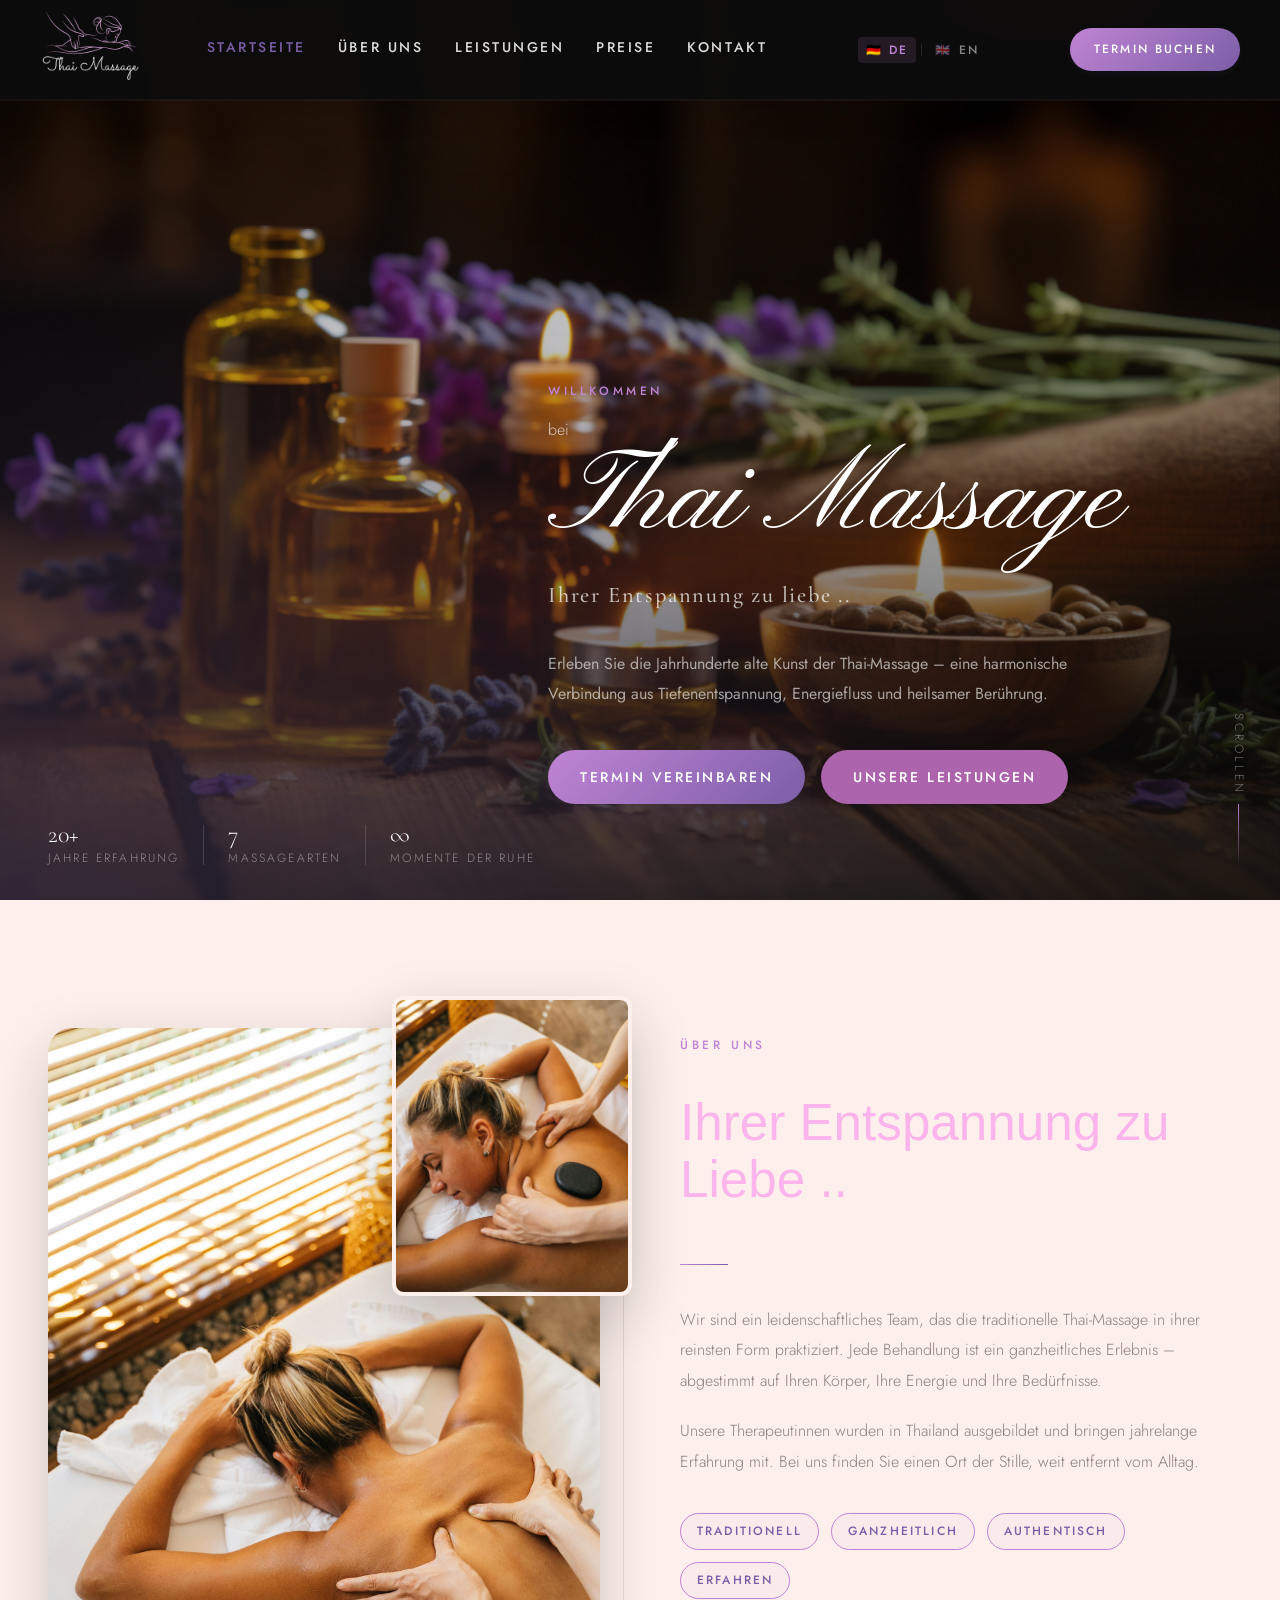
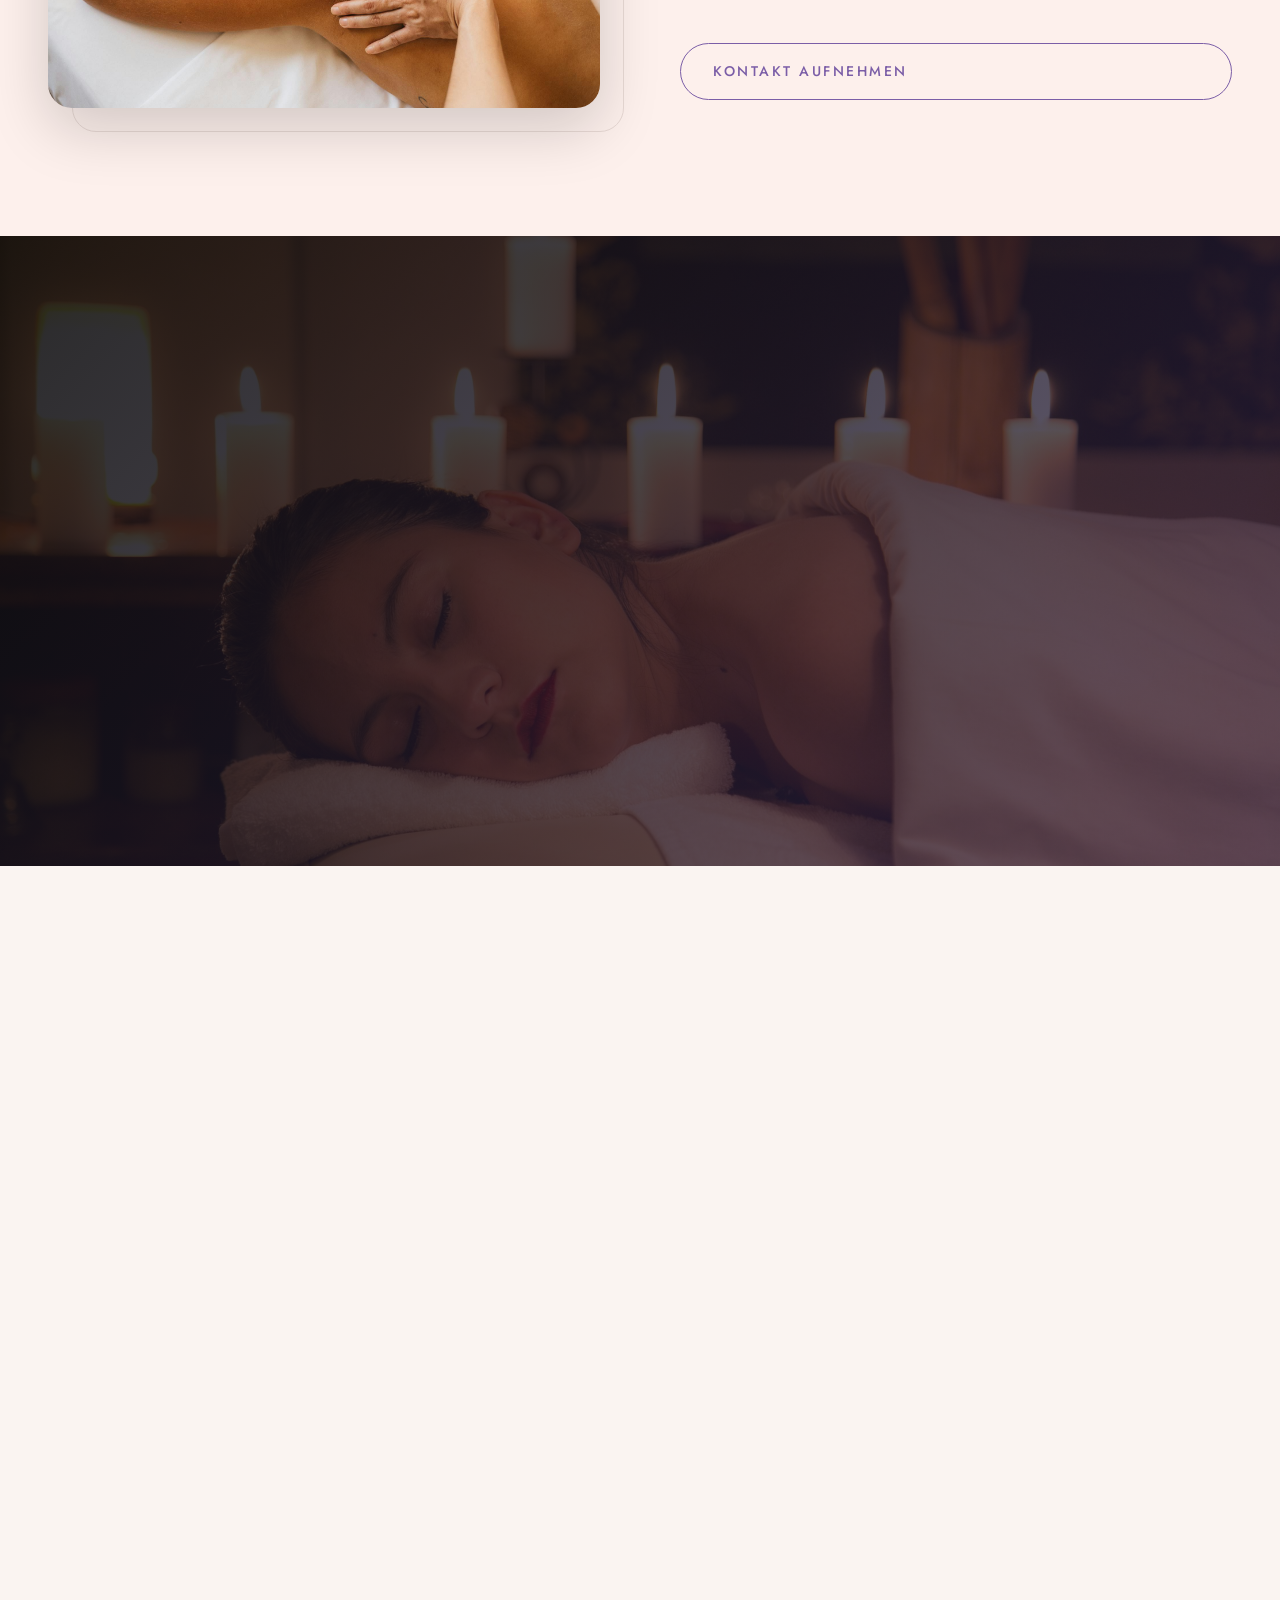
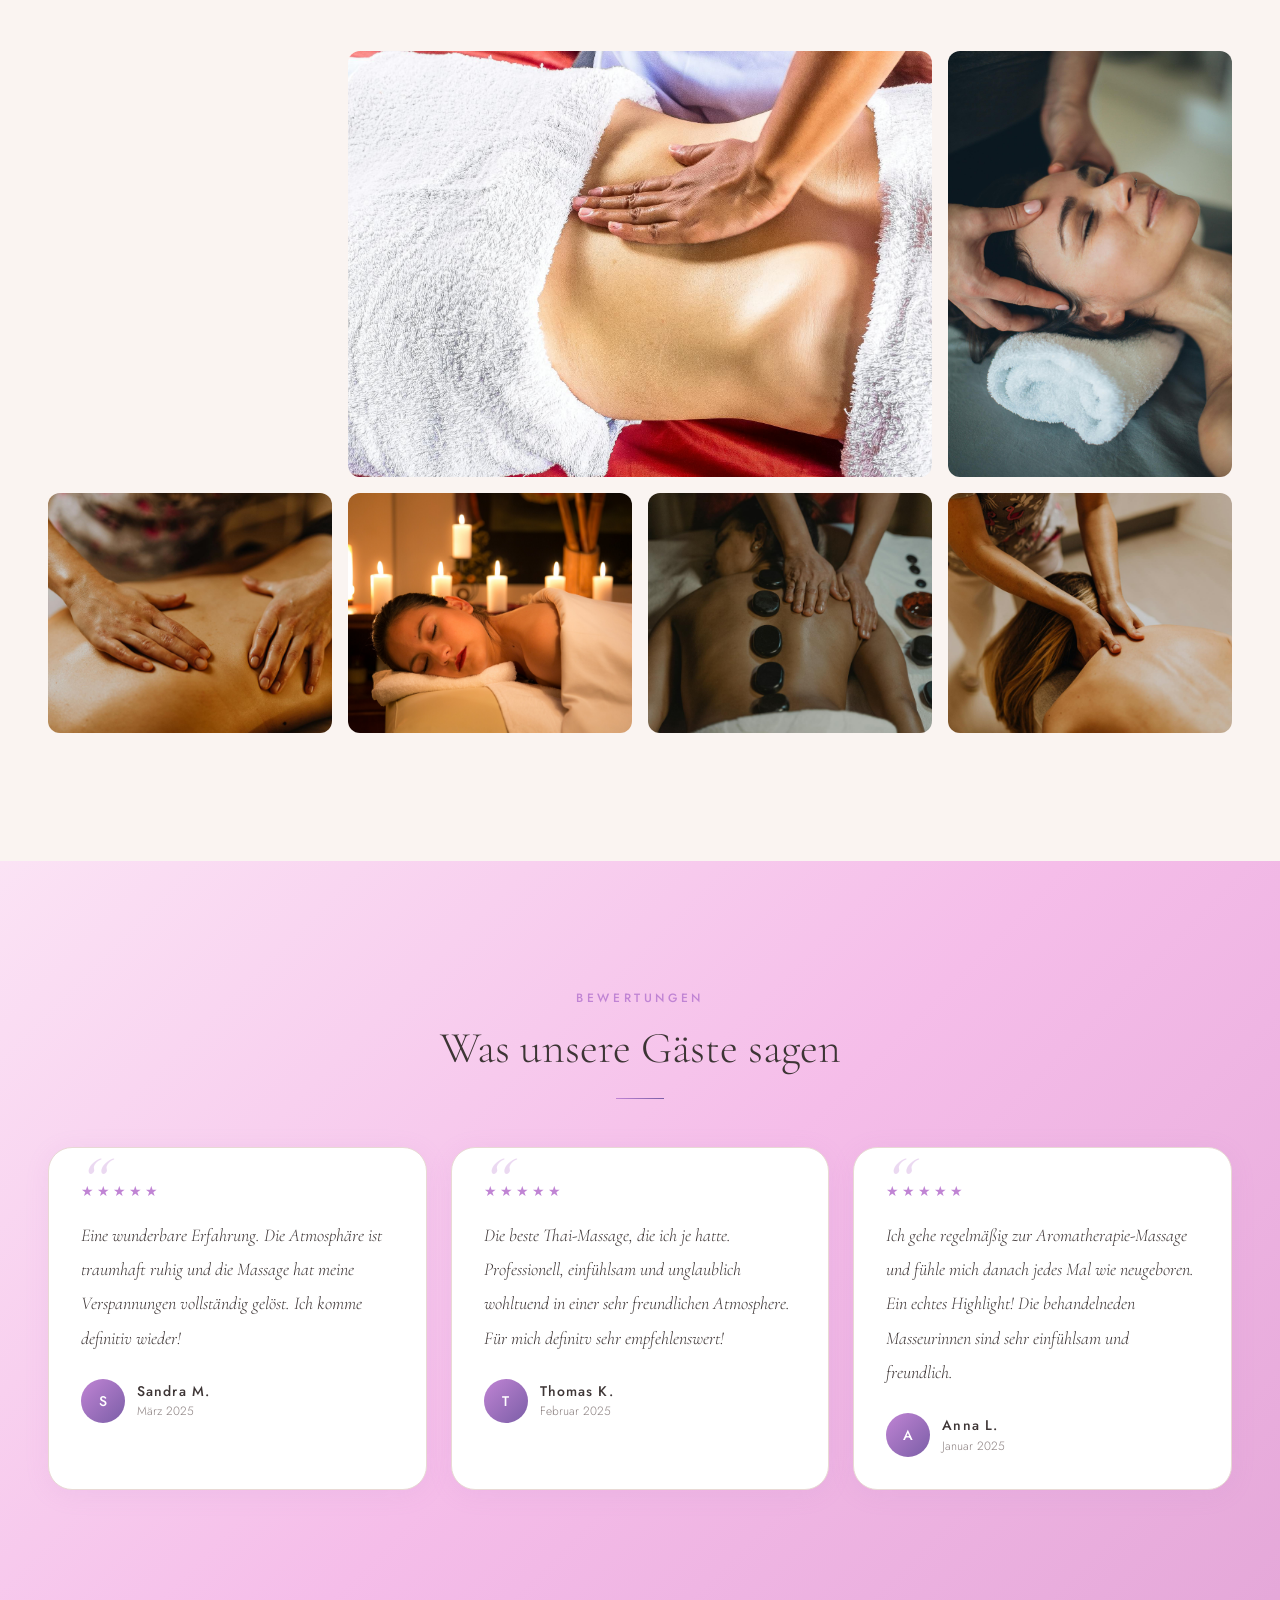
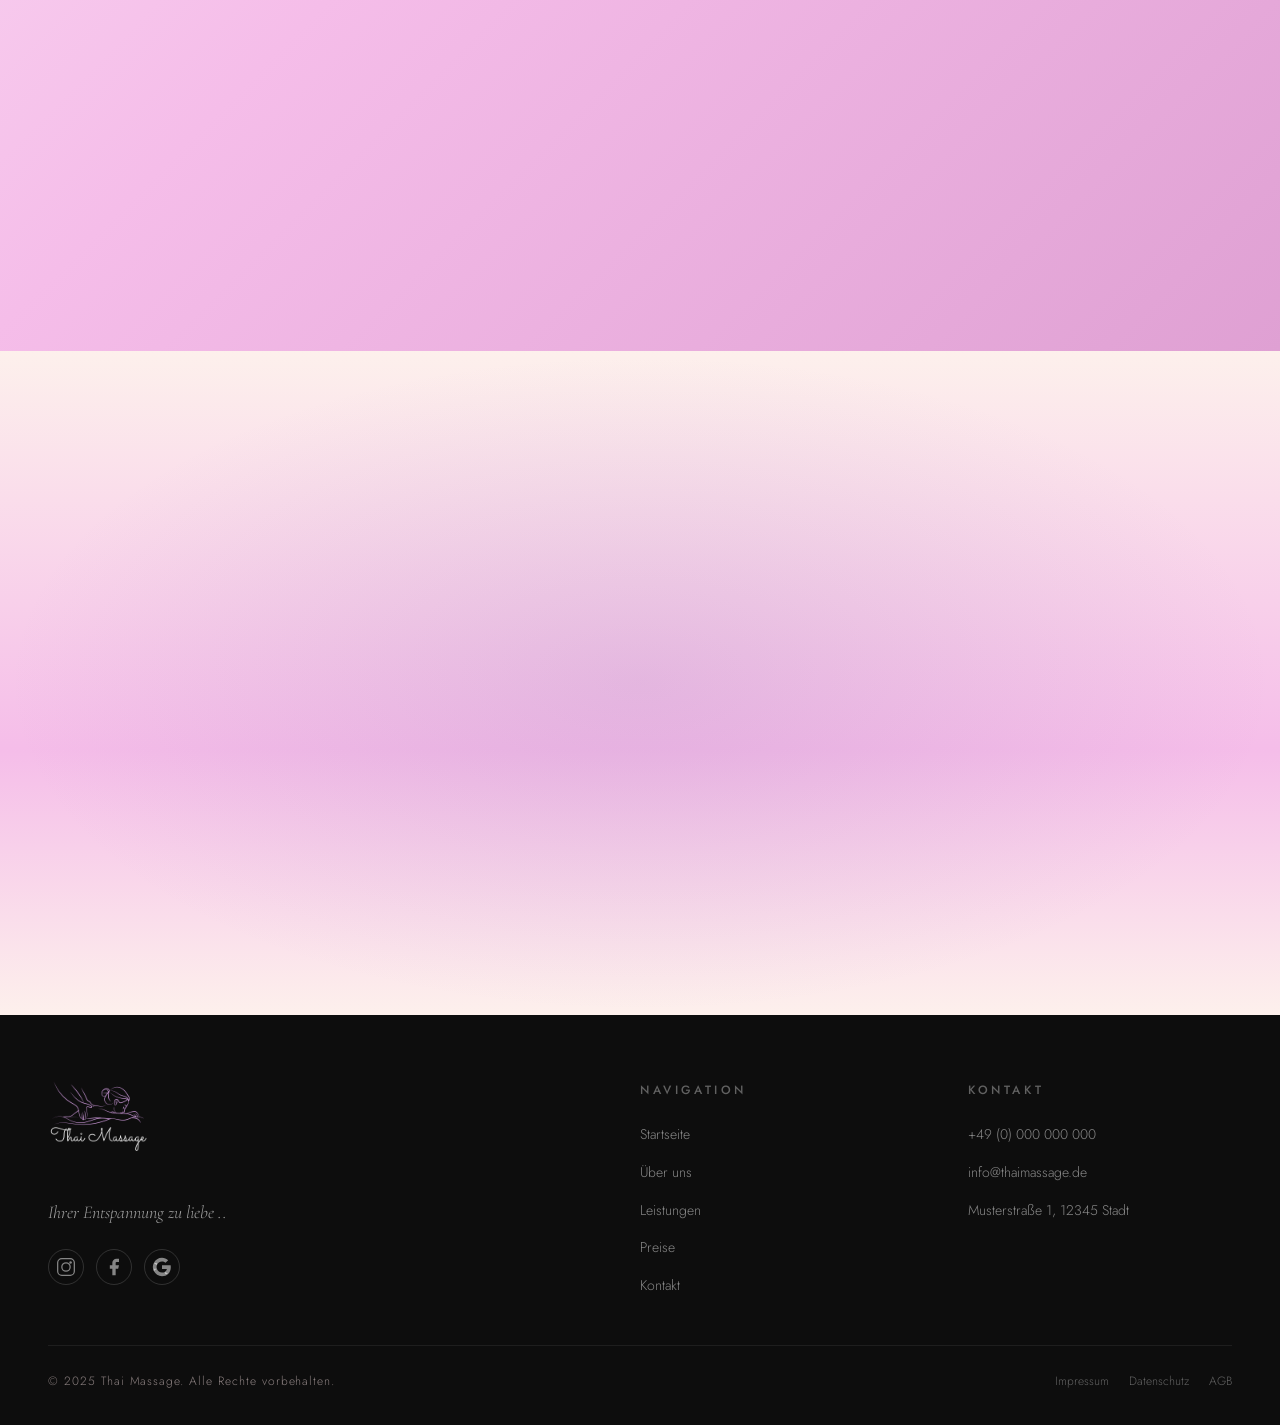
==== index.html @ 2b16a298 "update commit" ====
<!DOCTYPE html>
<html lang="de">
  <head>
    <meta charset="UTF-8" />
    <meta name="viewport" content="width=device-width, initial-scale=1.0" />
    <meta
      name="description"
      content="Thai Massage – Ihrer Entspannung zu liebe. Professionelle Thai-Massagen in entspannter Atmosphäre." />
    <title>Thai Massage – Ihrer Entspannung zu liebe</title>

    <!-- CSS -->
    <link rel="stylesheet" href="css/variables.css" />
    <link rel="stylesheet" href="css/base.css" />
    <link rel="stylesheet" href="css/navbar.css" />
    <link rel="stylesheet" href="css/hero.css" />
    <link rel="stylesheet" href="css/sections.css" />
    <link rel="stylesheet" href="css/services.css" />
    <link rel="stylesheet" href="css/responsive.css" />
    <link rel="stylesheet" href="css/contact.css" />
  </head>
  <body>
    <!-- ======================================================
       NAVBAR
  ====================================================== -->
    <header id="navbar" class="navbar navbar--hero">
      <div class="navbar__inner">
        <!-- Logo -->
        <a href="index.html" class="navbar__logo">
          <img src="images/transparent-logo.png" alt="Thai Massage Logo" />
        </a>

        <!-- Desktop Navigation -->
        <nav class="navbar__nav" aria-label="Hauptnavigation">
          <a
            href="index.html"
            class="navbar__link"
            data-de="Startseite"
            data-en="Home"
            >Startseite</a
          >
          <a
            href="index.html#about"
            class="navbar__link"
            data-de="Über uns"
            data-en="About"
            >Über uns</a
          >
          <a
            href="leistungen.html"
            class="navbar__link"
            data-de="Leistungen"
            data-en="Services"
            >Leistungen</a
          >
          <a
            href="leistungen.html#preise"
            class="navbar__link"
            data-de="Preise"
            data-en="Prices"
            >Preise</a
          >
          <a
            href="kontakt.html"
            class="navbar__link"
            data-de="Kontakt"
            data-en="Contact"
            >Kontakt</a
          >
        </nav>

        <!-- Language Toggle -->
        <div class="lang-toggle">
          <button class="lang-toggle__btn active" data-lang="de">🇩🇪 DE</button>
          <span class="lang-toggle__sep">|</span>
          <button class="lang-toggle__btn" data-lang="en">🇬🇧 EN</button>
        </div>
        <!-- CTA -->
        <a
          href="kontakt.html"
          class="navbar__cta"
          data-de="Termin buchen"
          data-en="Book Now"
          >Termin buchen</a
        >
        <!-- Burger -->
        <button
          id="burger"
          class="burger"
          aria-label="Menü öffnen"
          aria-expanded="false">
          <span class="burger__line"></span>
          <span class="burger__line"></span>
          <span class="burger__line"></span>
        </button>
      </div>
    </header>

    <!-- Mobile Menu -->
    <div id="mobileMenu" class="mobile-menu" role="dialog" aria-modal="true">
      <a
        href="index.html"
        class="mobile-menu__link"
        data-de="Startseite"
        data-en="Home"
        >Startseite</a
      >
      <a
        href="index.html#about"
        class="mobile-menu__link"
        data-de="Über uns"
        data-en="About"
        >Über uns</a
      >
      <a
        href="leistungen.html"
        class="mobile-menu__link"
        data-de="Leistungen"
        data-en="Services"
        >Leistungen</a
      >
      <a
        href="leistungen.html#preise"
        class="mobile-menu__link"
        data-de="Preise"
        data-en="Prices"
        >Preise</a
      >
      <a
        href="kontakt.html"
        class="mobile-menu__link"
        data-de="Kontakt"
        data-en="Contact"
        >Kontakt</a
      >
      <div class="mobile-menu__lang">
        <button class="lang-toggle__btn" data-lang="de">🇩🇪 DE</button>
        <span class="lang-toggle__sep">|</span>
        <button class="lang-toggle__btn" data-lang="en">🇬🇧 EN</button>
      </div>
      <a
        href="kontakt.html"
        class="mobile-menu__cta"
        data-de="Termin buchen"
        data-en="Book Now"
        >Termin buchen</a
      >
      <span class="mobile-menu__deco">Thai Massage</span>
    </div>

    <main>
      <!-- ====================================================
         HERO
    ==================================================== -->
      <section class="hero">
        <div class="hero__bg">
          <img
            src="images/hero.png"
            alt="Thai Massage Behandlung"
            loading="eager" />
        </div>
        <div class="hero__overlay"></div>

        <div class="hero__content">
          <span class="hero__label" data-de="Willkommen" data-en="Welcome"
            >Willkommen</span
          ><br />
          <span id="bei" data-de="bei" data-en="to">bei</span>

          <h1 class="hero__title display">Thai Massage</h1>

          <p
            class="hero__subtitle"
            data-de="Ihrer Entspannung zu liebe .."
            data-en="Dedicated to your relaxation ..">
            Ihrer Entspannung zu liebe ..
          </p>

          <p
            class="hero__desc"
            data-de="Erleben Sie die Jahrhunderte alte Kunst der Thai-Massage – eine harmonische Verbindung aus Tiefenentspannung, Energiefluss und heilsamer Berührung."
            data-en="Experience the centuries-old art of Thai massage – a harmonious blend of deep relaxation, energy flow and healing touch.">
            Erleben Sie die Jahrhunderte alte Kunst der Thai-Massage – eine
            harmonische Verbindung aus Tiefenentspannung, Energiefluss und
            heilsamer Berührung.
          </p>

          <div class="hero__actions">
            <a
              href="kontakt.html"
              class="btn btn--primary"
              data-de="Termin vereinbaren"
              data-en="Book Appointment">
              Termin vereinbaren
            </a>
            <a
              href="leistungen.html"
              class="btn btn--ghost"
              data-de="Unsere Leistungen"
              data-en="Our Services">
              Unsere Leistungen
            </a>
          </div>
        </div>

        <!-- Scroll Indicator -->
        <div class="hero__scroll" aria-hidden="true">
          <span data-de="Scrollen" data-en="Scroll">Scrollen</span>
          <div class="hero__scroll-line"></div>
        </div>

        <!-- Stats -->
        <div class="hero__stats" aria-hidden="true">
          <div class="hero__stat">
            <span class="hero__stat-number">20+</span>
            <span
              class="hero__stat-label"
              data-de="Jahre Erfahrung"
              data-en="Years Experience"
              >Jahre Erfahrung</span
            >
          </div>
          <div class="hero__stat-sep"></div>
          <div class="hero__stat">
            <span class="hero__stat-number">7</span>
            <span
              class="hero__stat-label"
              data-de="Massagearten"
              data-en="Massage Types"
              >Massagearten</span
            >
          </div>
          <div class="hero__stat-sep"></div>
          <div class="hero__stat">
            <span class="hero__stat-number">∞</span>
            <span
              class="hero__stat-label"
              data-de="Momente der Ruhe"
              data-en="Moments of Peace"
              >Momente der Ruhe</span
            >
          </div>
        </div>
      </section>

      <!-- ====================================================
         ÜBER UNS
    ==================================================== -->
      <section id="about" class="about section">
        <div class="container">
          <div class="about__inner">
            <!-- Bild -->
            <div class="about__visual reveal--left">
              <img
                class="about__img-main"
                src="images/massage.jpg"
                alt="Traditionelle Thai-Massage Atmosphäre" />
              <img
                class="about__img-accent"
                src="images/mix.jpg"
                alt="Kerzenlicht Entspannung" />
            </div>

            <!-- Text -->
            <div class="about__text reveal--right">
              <span class="section-label" data-de="Über uns" data-en="About Us"
                >Über uns</span
              >

              <blockquote
                class="about__quote"
                data-de="Ihrer Entspannung zu Liebe .."
                data-en="For your relaxation...">
                "Ihrer Entspannung zu liebe .."
              </blockquote>

              <hr class="divider" />

              <p
                class="about__body"
                data-de="Wir sind ein leidenschaftliches Team, das die traditionelle Thai-Massage in ihrer reinsten Form praktiziert. Jede Behandlung ist ein ganzheitliches Erlebnis – abgestimmt auf Ihren Körper, Ihre Energie und Ihre Bedürfnisse."
                data-en="We are a passionate team practising traditional Thai massage in its purest form. Each treatment is a holistic experience – tailored to your body, your energy and your needs.">
                Wir sind ein leidenschaftliches Team, das die traditionelle
                Thai-Massage in ihrer reinsten Form praktiziert. Jede Behandlung
                ist ein ganzheitliches Erlebnis – abgestimmt auf Ihren Körper,
                Ihre Energie und Ihre Bedürfnisse.
              </p>

              <p
                class="about__body"
                data-de="Unsere Therapeutinnen wurden in Thailand ausgebildet und bringen jahrelange Erfahrung mit. Bei uns finden Sie einen Ort der Stille, weit entfernt vom Alltag."
                data-en="Our therapists were trained in Thailand and bring years of experience. With us you will find a place of stillness, far removed from everyday life.">
                Unsere Therapeutinnen wurden in Thailand ausgebildet und bringen
                jahrelange Erfahrung mit. Bei uns finden Sie einen Ort der
                Stille, weit entfernt vom Alltag.
              </p>

              <div class="about__values">
                <span
                  class="about__value-chip"
                  data-de="Traditionell"
                  data-en="Traditional"
                  >Traditionell</span
                >
                <span
                  class="about__value-chip"
                  data-de="Ganzheitlich"
                  data-en="Holistic"
                  >Ganzheitlich</span
                >
                <span
                  class="about__value-chip"
                  data-de="Authentisch"
                  data-en="Authentic"
                  >Authentisch</span
                >
                <span
                  class="about__value-chip"
                  data-de="Erfahren"
                  data-en="Experienced"
                  >Erfahren</span
                >
              </div>

              <a
                href="kontakt.html"
                class="btn btn--outline"
                style="margin-top: var(--space-6)"
                data-de="Kontakt aufnehmen"
                data-en="Get in Touch">
                Kontakt aufnehmen
              </a>
            </div>
          </div>
        </div>
      </section>

      <!-- ====================================================
         ATMOSPHÄRE – Zitat Section
    ==================================================== -->
      <section class="atmosphere">
        <div class="atmosphere__bg">
          <img src="images/image3.jpg" alt="Kerzenlicht Entspannung" />
        </div>
        <div class="atmosphere__overlay"></div>
        <div class="atmosphere__content reveal">
          <span class="atmosphere__quote-mark" aria-hidden="true">"</span>
          <p
            class="atmosphere__text"
            data-de="Wahre Entspannung beginnt dort, wo der Alltag endet – und Ihre Reise zu sich selbst beginnt."
            data-en="True relaxation begins where everyday life ends – and your journey to yourself begins.">
            Wahre Entspannung beginnt dort, wo der Alltag endet – und Ihre Reise
            zu sich selbst beginnt.
          </p>
          <span
            class="atmosphere__author"
            data-de="Thai Massage – Ihrer Entspannung zu liebe"
            data-en="Thai Massage – Dedicated to your relaxation">
            Thai Massage – Ihrer Entspannung zu liebe
          </span>
        </div>
      </section>

      <!-- ====================================================
         GALERIE
    ==================================================== -->
      <section class="gallery section">
        <div class="container">
          <div class="gallery__header reveal">
            <span class="section-label" data-de="Einblicke" data-en="Gallery"
              >Einblicke</span
            >
            <h2
              class="section-title"
              id="momente"
              data-de="Momente der Stille"
              data-en="Moments of Stillness">
              Momente der Stille
            </h2>
          </div>

          <div class="gallery__grid">
            <div class="gallery__item gallery__item--tall reveal">
              <img src="images/oil.jpg" alt="Öl-Massage" />
              <div class="gallery__item-overlay"></div>
            </div>
            <div class="gallery__item reveal delay-1">
              <img src="images/image6.jpg" alt="Bambus-Massage" />
              <div class="gallery__item-overlay"></div>
            </div>
            <div class="gallery__item reveal delay-2">
              <img src="images/image7.jpg" alt="Tiefengewebe" />
              <div class="gallery__item-overlay"></div>
            </div>
            <div class="gallery__item reveal delay-3">
              <img src="images/faust.jpg" alt="Thai Massage Detail" />
              <div class="gallery__item-overlay"></div>
            </div>
            <div class="gallery__item gallery__item--wide reveal delay-1">
              <img src="images/sanft.jpg" alt="Klassische Thai-Massage" />
              <div class="gallery__item-overlay"></div>
            </div>
            <div class="gallery__item reveal delay-2">
              <img src="images/entspannung.jpg" alt="Fußreflexzonen" />
              <div class="gallery__item-overlay"></div>
            </div>
            <div class="gallery__item reveal delay-3">
              <img src="images/classic.jpg" alt="Bambus-Massage" />
              <div class="gallery__item-overlay"></div>
            </div>
            <div class="gallery__item reveal delay-4">
              <img src="images/image3.jpg" alt="Tiefengewebe" />
              <div class="gallery__item-overlay"></div>
            </div>
            <div class="gallery__item reveal delay-4">
              <img src="images/steine.jpg" alt="Tiefengewebe" />
              <div class="gallery__item-overlay"></div>
            </div>
            <div class="gallery__item reveal delay-4">
              <img src="images/nacken.jpg" alt="Tiefengewebe" />
              <div class="gallery__item-overlay"></div>
            </div>
          </div>
        </div>
      </section>

      <!-- ====================================================
         TESTIMONIALS
    ==================================================== -->
      <section class="testimonials section">
        <div class="container">
          <div class="testimonials__header reveal">
            <span class="section-label" data-de="Bewertungen" data-en="Reviews"
              >Bewertungen</span
            >
            <h2
              class="section-title"
              id="bewertungen"
              data-de="Was unsere Gäste sagen"
              data-en="What Our Guests Say">
              Was unsere Gäste sagen
            </h2>
            <hr class="divider divider--center" />
          </div>

          <div class="testimonials__grid">
            <div class="testimonial-card reveal delay-1">
              <div class="testimonial-card__stars">
                <span class="testimonial-card__star">★</span>
                <span class="testimonial-card__star">★</span>
                <span class="testimonial-card__star">★</span>
                <span class="testimonial-card__star">★</span>
                <span class="testimonial-card__star">★</span>
              </div>
              <p
                class="testimonial-card__text"
                data-de="Eine wunderbare Erfahrung. Die Atmosphäre ist traumhaft ruhig und die Massage hat meine Verspannungen vollständig gelöst. Ich komme definitiv wieder!"
                data-en="A wonderful experience. The atmosphere is beautifully calm and the massage completely released my tension. I will definitely be back!">
                Eine wunderbare Erfahrung. Die Atmosphäre ist traumhaft ruhig
                und die Massage hat meine Verspannungen vollständig gelöst. Ich
                komme definitiv wieder!
              </p>
              <div class="testimonial-card__author">
                <div class="testimonial-card__avatar">S</div>
                <div>
                  <div class="testimonial-card__name">Sandra M.</div>
                  <div class="testimonial-card__date">März 2025</div>
                </div>
              </div>
            </div>

            <div class="testimonial-card reveal delay-2">
              <div class="testimonial-card__stars">
                <span class="testimonial-card__star">★</span>
                <span class="testimonial-card__star">★</span>
                <span class="testimonial-card__star">★</span>
                <span class="testimonial-card__star">★</span>
                <span class="testimonial-card__star">★</span>
              </div>
              <p
                class="testimonial-card__text"
                data-de="Die beste Thai-Massage, die ich je hatte. Professionell, einfühlsam und unglaublich wohltuend in einer sehr freundlichen Atmosphere. Für mich definitv sehr empfehlenswert!"
                data-en="The best Thai massage I have ever had. Professional, empathetic and incredibly soothing. Highly recommended!">
                Die beste Thai-Massage, die ich je hatte. Professionell,
                einfühlsam und unglaublich wohltuend - Sehr empfehlenswert!
              </p>
              <div class="testimonial-card__author">
                <div class="testimonial-card__avatar">T</div>
                <div>
                  <div class="testimonial-card__name">Thomas K.</div>
                  <div class="testimonial-card__date">Februar 2025</div>
                </div>
              </div>
            </div>

            <div class="testimonial-card reveal delay-3">
              <div class="testimonial-card__stars">
                <span class="testimonial-card__star">★</span>
                <span class="testimonial-card__star">★</span>
                <span class="testimonial-card__star">★</span>
                <span class="testimonial-card__star">★</span>
                <span class="testimonial-card__star">★</span>
              </div>
              <p
                class="testimonial-card__text"
                data-de="Ich gehe regelmäßig zur Aromatherapie-Massage und fühle mich danach jedes Mal wie neugeboren. Ein echtes Highlight! Die behandelneden Masseurinnen sind sehr einfühlsam und freundlich."
                data-en="I go regularly for the aromatherapy massage and feel reborn every time afterwards. A real highlight that you shouldn' t miss!">
                Ich gehe regelmäßig zur Aromatherapie-Massage und fühle mich
                danach jedes Mal wie neugeboren. Ein echtes Highlight!
              </p>
              <div class="testimonial-card__author">
                <div class="testimonial-card__avatar">A</div>
                <div>
                  <div class="testimonial-card__name">Anna L.</div>
                  <div class="testimonial-card__date">Januar 2025</div>
                </div>
              </div>
            </div>
            <!-- Testimonial 4 -->
            <div class="testimonial-card reveal delay-4">
              <div class="testimonial-card__stars">
                <span class="testimonial-card__star">★</span>
                <span class="testimonial-card__star">★</span>
                <span class="testimonial-card__star">★</span>
                <span class="testimonial-card__star">★</span>
                <span class="testimonial-card__star">★</span>
              </div>
              <p
                class="testimonial-card__text"
                data-de="Sehr sauberer Salon und unglaublich freundliches Team. Die klassische Thai-Massage war genau richtig – ich hatte danach ein ganz leichtes, entspanntes Gefühl im ganzen Körper."
                data-en="Very clean salon and incredibly friendly staff. The classic Thai massage was just right – I felt light and deeply relaxed afterwards.">
                Sehr sauberer Salon und unglaublich freundliches Team. Die
                klassische Thai-Massage war genau richtig – ich hatte danach ein
                ganz leichtes, entspanntes Gefühl im ganzen Körper.
              </p>
              <div class="testimonial-card__author">
                <div class="testimonial-card__avatar">M</div>
                <div>
                  <div class="testimonial-card__name">Miriam S.</div>
                  <div class="testimonial-card__date">April 2025</div>
                </div>
              </div>
            </div>

            <div class="testimonial-card reveal delay-5">
              <div class="testimonial-card__stars">
                <span class="testimonial-card__star">★</span>
                <span class="testimonial-card__star">★</span>
                <span class="testimonial-card__star">★</span>
                <span class="testimonial-card__star">★</span>
                <span class="testimonial-card__star">★</span>
              </div>
              <p
                class="testimonial-card__text"
                data-de="Die Hot-Stone Massage ist ein Traum. Die Wärme wirkt so beruhigend, und die Verspannungen im Nacken waren danach deutlich besser. Absolute Empfehlung!"
                data-en="The hot stone massage is a dream. The warmth is incredibly calming, and my neck tension was much better afterwards. Highly recommended!">
                Die Hot-Stone Massage ist ein Traum. Die Wärme wirkt so
                beruhigend, und die Verspannungen im Nacken waren danach
                deutlich besser. Absolute Empfehlung!
              </p>
              <div class="testimonial-card__author">
                <div class="testimonial-card__avatar">J</div>
                <div>
                  <div class="testimonial-card__name">Jan P.</div>
                  <div class="testimonial-card__date">Mai 2025</div>
                </div>
              </div>
            </div>

            <div class="testimonial-card reveal delay-5">
              <div class="testimonial-card__stars">
                <span class="testimonial-card__star">★</span>
                <span class="testimonial-card__star">★</span>
                <span class="testimonial-card__star">★</span>
                <span class="testimonial-card__star">★</span>
                <span class="testimonial-card__star">★</span>
              </div>
              <p
                class="testimonial-card__text"
                data-de="Ich hatte die Kräuterstempel-Massage – wow! Der Duft, die Wärme und die Technik sind einzigartig. Ich bin danach komplett runtergefahren. Ab jetzt wird mein Besuch zur Routine werden"
                data-en="I tried the herbal stamp massage – wow! The scent, warmth and technique are unique. I felt completely calm afterwards. I’ll be back.">
                Ich hatte die Kräuterstempel-Massage – wow! Der Duft, die Wärme
                und die Technik sind einzigartig. Ich bin danach komplett
                runtergefahren. Komme wieder.
              </p>
              <div class="testimonial-card__author">
                <div class="testimonial-card__avatar">L</div>
                <div>
                  <div class="testimonial-card__name">Lisa R.</div>
                  <div class="testimonial-card__date">Juni 2025</div>
                </div>
              </div>
            </div>
          </div>
        </div>
      </section>

      <!-- ====================================================
         BOOKING CTA
    ==================================================== -->
      <section class="booking section">
        <div class="container">
          <div class="booking__inner reveal">
            <span class="booking__deco" aria-hidden="true">☎</span>
            <h2
              class="booking__title"
              data-de="Bereit für Ihre Auszeit?"
              data-en="Ready for your break?">
              Bereit für Ihre Auszeit?
            </h2>
            <p
              class="booking__desc"
              data-de="Vereinbaren Sie noch heute Ihren Termin – telefonisch, per E-Mail oder direkt über unser Kontaktformular."
              data-en="Book your appointment today – by phone, email or directly via our contact form.">
              Vereinbaren Sie noch heute Ihren Termin – telefonisch, per E-Mail
              oder direkt über unser Kontaktformular.
            </p>
            <a href="tel:+49000000000" class="booking__phone"
              >+49 (0) 000 000 000</a
            >
            <div class="booking__actions">
              <a
                href="kontakt.html"
                class="btn btn--primary"
                data-de="Termin buchen"
                data-en="Book Appointment"
                >Termin buchen</a
              >
              <a
                href="leistungen.html"
                class="btn btn--ghost"
                data-de="Leistungen ansehen"
                data-en="View Services"
                >Leistungen ansehen</a
              >
            </div>
          </div>
        </div>
      </section>
    </main>

    <!-- ======================================================
       FOOTER
  ====================================================== -->
    <footer class="footer">
      <div class="container">
        <div class="footer__inner">
          <!-- Brand -->
          <div class="footer__brand">
            <img src="images/transparent-logo.png" alt="Thai Massage Logo" />
            <p
              class="footer__tagline"
              data-de="Ihrer Entspannung zu liebe .."
              data-en="Dedicated to your relaxation ..">
              Ihrer Entspannung zu liebe ..
            </p>
            <div class="footer__social">
              <!-- Instagram -->
              <a href="#" class="footer__social-link" aria-label="Instagram">
                <svg
                  width="20"
                  height="20"
                  viewBox="0 0 24 24"
                  fill="none"
                  stroke="currentColor"
                  stroke-width="1.5"
                  stroke-linecap="round"
                  stroke-linejoin="round">
                  <rect x="2" y="2" width="20" height="20" rx="5" ry="5" />
                  <circle cx="12" cy="12" r="5" />
                  <circle
                    cx="17.5"
                    cy="6.5"
                    r="1.5"
                    fill="currentColor"
                    stroke="none" />
                </svg>
              </a>

              <!-- Facebook -->
              <a href="#" class="footer__social-link" aria-label="Facebook">
                <svg
                  width="20"
                  height="20"
                  viewBox="0 0 24 24"
                  fill="currentColor">
                  <path
                    d="M18 2h-3a5 5 0 0 0-5 5v3H7v4h3v8h4v-8h3l1-4h-4V7a1 1 0 0 1 1-1h3V2z" />
                </svg>
              </a>

              <!-- Google -->
              <a href="#" class="footer__social-link" aria-label="Google">
                <svg
                  width="20"
                  height="20"
                  viewBox="0 0 24 24"
                  fill="currentColor">
                  <path
                    d="M22.56 12.25c0-.78-.07-1.53-.2-2.25H12v4.26h5.92a5.06 5.06 0 0 1-2.2 3.32v2.77h3.57c2.08-1.92 3.28-4.74 3.28-8.1z" />
                  <path
                    d="M12 23c2.97 0 5.46-.98 7.28-2.66l-3.57-2.77c-.98.66-2.23 1.06-3.71 1.06-2.86 0-5.29-1.93-6.16-4.53H2.18v2.84C3.99 20.53 7.7 23 12 23z" />
                  <path
                    d="M5.84 14.09c-.22-.66-.35-1.36-.35-2.09s.13-1.43.35-2.09V7.07H2.18C1.43 8.55 1 10.22 1 12s.43 3.45 1.18 4.93l3.66-2.84z" />
                  <path
                    d="M12 5.38c1.62 0 3.06.56 4.21 1.64l3.15-3.15C17.45 2.09 14.97 1 12 1 7.7 1 3.99 3.47 2.18 7.07l3.66 2.84c.87-2.6 3.3-4.53 6.16-4.53z" />
                </svg>
              </a>
            </div>
          </div>

          <!-- Navigation -->
          <div>
            <p
              class="footer__col-title"
              data-de="Navigation"
              data-en="Navigation">
              Navigation
            </p>
            <ul class="footer__links">
              <li>
                <a
                  href="index.html"
                  class="footer__link"
                  data-de="Startseite"
                  data-en="Home"
                  >Startseite</a
                >
              </li>
              <li>
                <a
                  href="index.html#about"
                  class="footer__link"
                  data-de="Über uns"
                  data-en="About"
                  >Über uns</a
                >
              </li>
              <li>
                <a
                  href="leistungen.html"
                  class="footer__link"
                  data-de="Leistungen"
                  data-en="Services"
                  >Leistungen</a
                >
              </li>
              <li>
                <a
                  href="leistungen.html#preise"
                  class="footer__link"
                  data-de="Preise"
                  data-en="Prices"
                  >Preise</a
                >
              </li>
              <li>
                <a
                  href="kontakt.html"
                  class="footer__link"
                  data-de="Kontakt"
                  data-en="Contact"
                  >Kontakt</a
                >
              </li>
            </ul>
          </div>

          <!-- Kontakt -->
          <div>
            <p class="footer__col-title" data-de="Kontakt" data-en="Contact">
              Kontakt
            </p>
            <ul class="footer__links">
              <li>
                <a href="tel:+49000000000" class="footer__link"
                  >+49 (0) 000 000 000</a
                >
              </li>
              <li>
                <a href="mailto:info@thaimassage.de" class="footer__link"
                  >info@thaimassage.de</a
                >
              </li>
              <li>
                <span
                  class="footer__link"
                  data-de="Musterstraße 1, 12345 Stadt"
                  data-en="Sample Street 1, 12345 City"
                  >Musterstraße 1, 12345 Stadt</span
                >
              </li>
            </ul>
          </div>
        </div>

        <!-- Bottom Bar -->
        <div class="footer__bottom">
          <p
            class="footer__copy"
            data-de="© 2025 Thai Massage. Alle Rechte vorbehalten."
            data-en="© 2025 Thai Massage. All rights reserved.">
            © 2025 Thai Massage. Alle Rechte vorbehalten.
          </p>
          <div class="footer__legal">
            <a href="impressum.html" data-de="Impressum" data-en="Imprint"
              >Impressum</a
            >
            <a href="datenschutz.html" data-de="Datenschutz" data-en="Privacy"
              >Datenschutz</a
            >
            <a href="agb.html" data-de="AGB" data-en="Terms">AGB</a>
          </div>
        </div>
      </div>
    </footer>
    <!-- DSGVO / Datenschutz Hinweis -->
    <div
      class="cookie-banner"
      id="cookieBanner"
      role="dialog"
      aria-live="polite"
      aria-label="Datenschutzhinweis"
      hidden>
      <div class="cookie-banner__inner">
        <p
          class="cookie-banner__text"
          data-de="Wir verwenden keine Tracking-Cookies. Für eine bessere Nutzung speichern wir nur Ihre Spracheinstellung. Mehr Infos in der Datenschutzerklärung."
          data-en="We do not use tracking cookies. For a better experience we only store your language setting. More info in the privacy policy.">
          Wir verwenden keine Tracking-Cookies. Für eine bessere Nutzung
          speichern wir nur Ihre Spracheinstellung. Mehr Infos in der
          Datenschutzerklärung.
        </p>

        <div class="cookie-banner__actions">
          <a
            class="cookie-banner__link"
            href="datenschutz.html"
            data-de="Datenschutz"
            data-en="Privacy policy"
            >Datenschutz</a
          >
          <button
            class="cookie-banner__btn"
            id="cookieAcceptBtn"
            type="button"
            data-de="OK"
            data-en="OK">
            OK
          </button>
        </div>
      </div>
    </div>
    <!-- JS -->
    <script src="js/main.js"></script>
  </body>
</html>
---- css/variables.css ----
/* ============================================================
   THAI MASSAGE – Design Tokens
   variables.css
   ============================================================ */

@import url("https://fonts.googleapis.com/css2?family=Cormorant+Garamond:ital,wght@0,300;0,400;0,600;1,300;1,400&family=Jost:wght@300;400;500&family=Pinyon+Script&display=swap");

:root {
  /* ----------------------------------------------------------
        FARBEN – abgeleitet aus dem Logo
     ---------------------------------------------------------- */

  /* Basis */
  --color-cream: #fdf0ec; /* warmes Cremeweiß (Logo-Hintergrund) */
  --color-deep: #0d0d0d; /* fast Schwarz (Dark-Logo-BG)          */
  --color-white: #ffffff;

  /* Primär-Akzent – Lavendel / Rosa-Lila der Illustration */
  --color-lavender: #c084d4; /* hell, zart                           */
  --color-violet: #7b5ea7; /* tief, gesättigt (Slogan-Farbe)       */
  --color-violet-dark: #5a3e8a; /* hover / pressed                      */

  /* Neutrale Töne */
  --color-stone: #3d3535; /* Dunkelbraun für Fließtext            */
  --color-muted: #8a7f7f; /* Subtexte, Labels                     */
  --color-border: #e8d9d4; /* Linien, Divider                      */
  --color-surface: #faf4f1; /* Karten-Hintergrund                   */

  /* Overlays */
  --color-overlay-dark: rgba(13, 13, 13, 0.55);
  --color-overlay-soft: rgba(253, 240, 236, 0.85);

  /* ----------------------------------------------------------
        TYPOGRAFIE
     ---------------------------------------------------------- */

  /* Display – für große Headlines, Salonname */
  --font-display: "Pinyon Script", cursive;

  /* Serif – für Abschnitt-Überschriften, elegante Texte */
  --font-serif: "Cormorant Garamond", serif;

  /* Sans – für Navigation, Body, Labels, Buttons */
  --font-sans: "Jost", sans-serif;

  /* Font Weights */
  --fw-light: 300;
  --fw-regular: 400;
  --fw-medium: 500;
  --fw-semibold: 600;

  /* Font Sizes – Mobile-First (Basis) */
  --fs-xs: 0.75rem; /*  12px */
  --fs-sm: 0.875rem; /*  14px */
  --fs-base: 1rem; /*  16px */
  --fs-md: 1.125rem; /*  18px */
  --fs-lg: 1.5rem; /*  24px */
  --fs-xl: 2rem; /*  32px */
  --fs-2xl: 2.75rem; /*  44px */
  --fs-3xl: 4rem; /*  64px */
  --fs-4xl: 6rem; /*  96px */

  /* Line Heights */
  --lh-tight: 1.1;
  --lh-snug: 1.3;
  --lh-normal: 1.6;
  --lh-loose: 1.9;

  /* Letter Spacing */
  --ls-tight: -0.02em;
  --ls-normal: 0;
  --ls-wide: 0.08em;
  --ls-wider: 0.18em;
  --ls-widest: 0.3em;

  /* ----------------------------------------------------------
        SPACING
     ---------------------------------------------------------- */
  --space-1: 0.25rem; /*  4px  */
  --space-2: 0.5rem; /*  8px  */
  --space-3: 0.75rem; /* 12px  */
  --space-4: 1rem; /* 16px  */
  --space-5: 1.25rem; /* 20px  */
  --space-6: 1.5rem; /* 24px  */
  --space-8: 2rem; /* 32px  */
  --space-10: 2.5rem; /* 40px  */
  --space-12: 3rem; /* 48px  */
  --space-16: 4rem; /* 64px  */
  --space-20: 5rem; /* 80px  */
  --space-24: 6rem; /* 96px  */
  --space-32: 8rem; /* 128px */

  /* ----------------------------------------------------------
        LAYOUT
     ---------------------------------------------------------- */
  --max-width: 1280px;
  --max-width-text: 720px;
  --navbar-height: 100px;

  /* ----------------------------------------------------------
        BORDER RADIUS
     ---------------------------------------------------------- */
  --radius-sm: 4px;
  --radius-md: 12px;
  --radius-lg: 24px;
  --radius-xl: 48px;
  --radius-full: 9999px;

  /* ----------------------------------------------------------
        SCHATTEN
     ---------------------------------------------------------- */
  --shadow-sm: 0 2px 8px rgba(123, 94, 167, 0.08);
  --shadow-md: 0 8px 32px rgba(123, 94, 167, 0.14);
  --shadow-lg: 0 20px 60px rgba(13, 13, 13, 0.18);
  --shadow-card: 0 4px 24px rgba(192, 132, 212, 0.12);

  /* ----------------------------------------------------------
        ANIMATIONEN
     ---------------------------------------------------------- */
  --transition-fast: 0.2s ease;
  --transition-base: 0.35s ease;
  --transition-slow: 0.6s cubic-bezier(0.4, 0, 0.2, 1);
  --transition-silk: 0.9s cubic-bezier(0.25, 0.46, 0.45, 0.94);

  /* ----------------------------------------------------------
        Z-INDEX SCHICHTEN
     ---------------------------------------------------------- */
  --z-base: 1;
  --z-card: 10;
  --z-sticky: 100;
  --z-navbar: 200;
  --z-overlay: 300;
  --z-modal: 400;
}
---- css/base.css ----
/* ============================================================
   THAI MASSAGE – Base Styles
   base.css
   ============================================================ */

/* ----------------------------------------------------------
   RESET & BOX MODEL
---------------------------------------------------------- */
*,
*::before,
*::after {
  box-sizing: border-box;
  margin: 0;
  padding: 0;
}

html {
  font-size: 16px;
  scroll-behavior: smooth;
  -webkit-text-size-adjust: 100%;
}

body {
  font-family: var(--font-sans);
  font-weight: var(--fw-light);
  font-size: var(--fs-base);
  line-height: var(--lh-normal);
  color: var(--color-stone);
  background-color: var(--color-cream);
  overflow-x: hidden;
  -webkit-font-smoothing: antialiased;
  -moz-osx-font-smoothing: grayscale;
}

img,
video {
  max-width: 100%;
  height: auto;
  display: block;
}

a {
  color: inherit;
  text-decoration: none;
}

ul,
ol {
  list-style: none;
}

button {
  cursor: pointer;
  border: none;
  background: none;
  font-family: inherit;
}

input,
textarea,
select {
  font-family: inherit;
  font-size: inherit;
}

/* ----------------------------------------------------------
     TYPOGRAFIE – Globale Hierarchie
  ---------------------------------------------------------- */

/* Display – Salonname, große poetische Headlines */
.display {
  font-family: var(--font-display);
  font-weight: var(--fw-regular);
  line-height: var(--lh-tight);
  color: var(--color-deep);
}

/* Überschriften – Sektionen */
h1,
h2,
h3,
h4 {
  font-family: var(--font-serif);
  font-weight: var(--fw-light);
  line-height: var(--lh-snug);
  color: var(--color-stone);
}

h1 {
  font-size: var(--fs-2xl);
}
h2 {
  font-size: var(--fs-xl);
}
h3 {
  font-size: var(--fs-lg);
}
h4 {
  font-size: var(--fs-md);
}

/* Body Text */
p {
  font-family: var(--font-sans);
  font-weight: var(--fw-light);
  font-size: var(--fs-base);
  line-height: var(--lh-loose);
  color: var(--color-muted);
}

/* Kursiv / elegant */
em {
  font-family: var(--font-serif);
  font-style: italic;
  color: var(--color-violet);
}

/* ----------------------------------------------------------
     LAYOUT HELFER
  ---------------------------------------------------------- */
.container {
  width: 100%;
  max-width: var(--max-width);
  margin: 0 auto;
  padding: 0 var(--space-5);
}

@media (min-width: 768px) {
  .container {
    padding: 0 var(--space-8);
  }
}

@media (min-width: 1024px) {
  .container {
    padding: 0 var(--space-12);
  }
}

/* ----------------------------------------------------------
     SECTION GEMEINSAME STYLES
  ---------------------------------------------------------- */
.section {
  padding: var(--space-16) 0;
}

@media (min-width: 768px) {
  .section {
    padding: var(--space-24) 0;
  }
}

/* Section Label – kleiner Übertext über Headlines */
.section-label {
  font-family: var(--font-sans);
  font-weight: var(--fw-medium);
  font-size: var(--fs-xs);
  letter-spacing: var(--ls-widest);
  text-transform: uppercase;
  color: var(--color-lavender);
  display: block;
  margin-bottom: var(--space-3);
}

/* Section Headline */
.section-title {
  font-family: var(--font-serif);
  font-weight: var(--fw-light);
  font-size: var(--fs-xl);
  line-height: var(--lh-snug);
  color: var(--color-white);
  margin-bottom: var(--space-4);
}

#section-title-leistungen {
  color: var(--color-white);
}

#section-sub-id {
  color: var(--color-white);
}

@media (min-width: 768px) {
  .section-title {
    font-size: var(--fs-2xl);
  }
}

/* Section Subtext */
.section-sub {
  font-family: var(--font-sans);
  font-weight: var(--fw-light);
  font-size: var(--fs-md);
  color: var(--color-muted);
  line-height: var(--lh-loose);
  max-width: var(--max-width-text);
}

/* Dekorative Trennlinie */
.divider {
  width: 48px;
  height: 1px;
  background: linear-gradient(
    90deg,
    var(--color-lavender),
    var(--color-violet)
  );
  margin: var(--space-5) 0;
  border: none;
}

.divider--center {
  margin: var(--space-5) auto;
}

/* ----------------------------------------------------------
     BUTTONS
  ---------------------------------------------------------- */

/* Primär Button */
.btn {
  display: inline-flex;
  align-items: center;
  gap: var(--space-2);
  font-family: var(--font-sans);
  font-weight: var(--fw-medium);
  font-size: var(--fs-sm);
  letter-spacing: var(--ls-wider);
  text-transform: uppercase;
  padding: var(--space-4) var(--space-8);
  border-radius: var(--radius-full);
  transition: all var(--transition-base);
  position: relative;
  overflow: hidden;
}

.btn--primary {
  background: linear-gradient(
    135deg,
    var(--color-lavender),
    var(--color-violet)
  );
  color: var(--color-white);
  box-shadow: var(--shadow-md);
}

.btn--primary:hover {
  transform: translateY(-2px);
  box-shadow: 0 12px 40px rgba(123, 94, 167, 0.35);
}

.btn--outline {
  border: 1px solid var(--color-violet);
  color: var(--color-violet);
  background: transparent;
}

.btn--outline:hover {
  background: var(--color-violet);
  color: var(--color-white);
}

.btn--ghost {
  color: var(--color-white);
  background: rgb(172, 100, 172);
}

.btn--ghost:hover {
  transform: translateY(-2px);
}

/* ----------------------------------------------------------
     SCROLL REVEAL ANIMATION
  ---------------------------------------------------------- */
.reveal {
  opacity: 0;
  transform: translateY(30px);
  transition: opacity var(--transition-slow), transform var(--transition-slow);
}

.reveal.visible {
  opacity: 1;
  transform: translateY(0);
}

.reveal--left {
  opacity: 0;
  transform: translateX(-30px);
  transition: opacity var(--transition-slow), transform var(--transition-slow);
}

.reveal--left.visible {
  opacity: 1;
  transform: translateX(0);
}

.reveal--right {
  opacity: 0;
  transform: translateX(30px);
  transition: opacity var(--transition-slow), transform var(--transition-slow);
}

.reveal--right.visible {
  opacity: 1;
  transform: translateX(0);
}

/* Verzögerungen für gestaffelte Animationen */
.delay-1 {
  transition-delay: 0.1s;
}
.delay-2 {
  transition-delay: 0.2s;
}
.delay-3 {
  transition-delay: 0.35s;
}
.delay-4 {
  transition-delay: 0.5s;
}
.delay-5 {
  transition-delay: 0.65s;
}

/* ----------------------------------------------------------
     UTILITY
  ---------------------------------------------------------- */
.text-center {
  text-align: center;
}
.text-left {
  text-align: left;
}
.text-right {
  text-align: right;
}

.visually-hidden {
  position: absolute;
  width: 1px;
  height: 1px;
  overflow: hidden;
  clip: rect(0 0 0 0);
  white-space: nowrap;
}

/* ----------------------------------------------------------
   DSGVO / Cookie Hinweis (Demo)
---------------------------------------------------------- */
.cookie-banner[hidden] {
  display: none;
}

.cookie-banner {
  position: fixed;
  left: 16px;
  right: 16px;
  bottom: 16px;
  z-index: 2000;
}

.cookie-banner__inner {
  max-width: 980px;
  margin: 0 auto;
  padding: 14px 16px;
  border-radius: 18px;

  background: rgba(15, 15, 18, 0.72);
  backdrop-filter: blur(14px);
  -webkit-backdrop-filter: blur(14px);

  border: 1px solid rgba(192, 132, 212, 0.22);
  box-shadow: 0 18px 60px rgba(0, 0, 0, 0.35);

  display: flex;
  align-items: center;
  justify-content: space-between;
  gap: 16px;
}

.cookie-banner__text {
  margin: 0;
  font-family: var(--font-sans);
  font-weight: var(--fw-light);
  font-size: var(--fs-sm);
  line-height: 1.45;
  color: rgba(255, 255, 255, 0.78);
}

.cookie-banner__actions {
  display: flex;
  align-items: center;
  gap: 12px;
  flex-shrink: 0;
}

.cookie-banner__link {
  font-family: var(--font-sans);
  font-size: var(--fs-sm);
  color: rgba(192, 132, 212, 0.9);
  text-decoration: none;
  border-bottom: 1px solid rgba(192, 132, 212, 0.35);
}

.cookie-banner__link:hover {
  color: var(--color-white);
  border-bottom-color: rgba(255, 255, 255, 0.35);
}

.cookie-banner__btn {
  appearance: none;
  border: none;
  cursor: pointer;

  padding: 10px 14px;
  border-radius: 999px;

  background: linear-gradient(
    135deg,
    var(--color-lavender),
    var(--color-violet)
  );
  color: var(--color-white);

  font-family: var(--font-sans);
  font-weight: var(--fw-medium);
  font-size: var(--fs-sm);
  letter-spacing: var(--ls-wide);
  text-transform: uppercase;

  transition: transform 0.15s ease, box-shadow 0.15s ease;
  box-shadow: 0 12px 36px rgba(123, 94, 167, 0.35);
}

.cookie-banner__btn:hover {
  transform: translateY(-1px);
}

@media (max-width: 640px) {
  .cookie-banner__inner {
    flex-direction: column;
    align-items: stretch;
  }

  .cookie-banner__actions {
    justify-content: space-between;
  }
}
---- css/navbar.css ----
/* ============================================================
   THAI MASSAGE – Navbar
   navbar.css
   ============================================================ */

/* ----------------------------------------------------------
   NAVBAR WRAPPER
   z-index: 1000 → immer über allem
---------------------------------------------------------- */
.navbar {
  position: fixed;
  top: 0;
  left: 0;
  width: 100%;
  height: var(--navbar-height);
  z-index: 1000;
  background: rgba(13, 13, 13, 0.92);
  backdrop-filter: blur(16px);
  -webkit-backdrop-filter: blur(16px);
  box-shadow: 0 1px 0 rgba(192, 132, 212, 0.08), 0 4px 30px rgba(0, 0, 0, 0.25);
  border-bottom: 1px solid rgba(255, 255, 255, 0.04);
}

.navbar__inner {
  display: flex;
  align-items: center;
  justify-content: space-between;
  height: 100%;
  padding: 0 var(--space-6);
  max-width: var(--max-width);
  margin: 0 auto;
}

/* ----------------------------------------------------------
     LOGO
  ---------------------------------------------------------- */
.navbar__logo {
  display: flex;
  align-items: center;
  position: relative;
  z-index: 2;
}

.navbar__logo img {
  height: 100px;
  width: auto;
  object-fit: contain;
  filter: brightness(1.15) contrast(1.05);
  transition: transform 0.3s ease, filter 0.3s ease;
  margin-top: 1rem;
}

.navbar__logo:hover img {
  transform: scale(1.05);
  filter: brightness(1.2) contrast(1.05);
}

/* ----------------------------------------------------------
     DESKTOP NAVIGATION – nur ab 1180px
  ---------------------------------------------------------- */
.navbar__nav {
  display: none;
}

@media (min-width: 1180px) {
  .navbar__nav {
    display: flex;
    align-items: center;
    gap: var(--space-8);
  }
}

.navbar__link {
  font-family: var(--font-sans);
  font-weight: var(--fw-medium);
  font-size: var(--fs-sm);
  letter-spacing: var(--ls-wider);
  text-transform: uppercase;
  color: rgba(255, 255, 255, 0.85);
  position: relative;
  padding-bottom: var(--space-1);
  transition: color var(--transition-fast);
}

.navbar__link::after {
  content: "";
  position: absolute;
  bottom: 0;
  left: 0;
  width: 0;
  height: 1px;
  background: linear-gradient(
    90deg,
    var(--color-lavender),
    var(--color-violet)
  );
  transition: width var(--transition-base);
}

.navbar__link:hover {
  color: var(--color-lavender);
}

.navbar__link:hover::after {
  width: 100%;
}

/* ----------------------------------------------------------
     LANGUAGE TOGGLE – nur ab 1180px
  ---------------------------------------------------------- */
.lang-toggle {
  display: none;
}

@media (min-width: 1180px) {
  .lang-toggle {
    display: flex;
    align-items: center;
    gap: var(--space-1);
    margin-left: var(--space-6);
  }
}

.lang-toggle__btn {
  font-family: var(--font-sans);
  font-weight: var(--fw-medium);
  font-size: var(--fs-xs);
  letter-spacing: var(--ls-wider);
  text-transform: uppercase;
  color: rgba(255, 255, 255, 0.5);
  padding: var(--space-1) var(--space-2);
  border-radius: var(--radius-sm);
  transition: all var(--transition-fast);
}

.lang-toggle__btn.active {
  color: var(--color-lavender);
  background: rgba(192, 132, 212, 0.12);
}

.lang-toggle__btn:hover {
  color: var(--color-lavender);
}

.lang-toggle__sep {
  color: rgba(255, 255, 255, 0.2);
  font-size: var(--fs-xs);
}

/* ----------------------------------------------------------
     CTA BUTTON – nur ab 1180px
  ---------------------------------------------------------- */
.navbar__cta {
  display: none;
}

@media (min-width: 1180px) {
  .navbar__cta {
    display: inline-flex;
    align-items: center;
    font-family: var(--font-sans);
    font-weight: var(--fw-medium);
    font-size: var(--fs-xs);
    letter-spacing: var(--ls-wider);
    text-transform: uppercase;
    padding: var(--space-3) var(--space-6);
    border-radius: var(--radius-full);
    background: linear-gradient(
      135deg,
      var(--color-lavender),
      var(--color-violet)
    );
    color: var(--color-white);
    transition: all var(--transition-base);
    box-shadow: var(--shadow-sm);
    margin-left: var(--space-4);
  }

  .navbar__cta:hover {
    transform: translateY(-2px);
    box-shadow: var(--shadow-md);
  }
}

/* ----------------------------------------------------------
     BURGER BUTTON – unter 1180px
     z-index: 1001 → über Navbar (1000) und Mobile Menu (999)
  ---------------------------------------------------------- */
.burger {
  display: flex;
  flex-direction: column;
  justify-content: center;
  align-items: center;
  gap: 6px;
  width: 44px;
  height: 44px;
  cursor: pointer;
  background: transparent;
  border: none;
  flex-shrink: 0;
  position: relative;
  z-index: 1001;
}

@media (min-width: 1180px) {
  .burger {
    display: none;
  }
}

.burger__line {
  width: 24px;
  height: 2px;
  background: rgba(255, 255, 255, 0.9);
  border-radius: 2px;
  transition: all var(--transition-base);
  transform-origin: center;
  display: block;
}

/* Burger → X */
.burger.open .burger__line:nth-child(1) {
  transform: translateY(8px) rotate(45deg);
}

.burger.open .burger__line:nth-child(2) {
  opacity: 0;
  transform: scaleX(0);
}

.burger.open .burger__line:nth-child(3) {
  transform: translateY(-8px) rotate(-45deg);
}

/* ----------------------------------------------------------
     MOBILE MENU OVERLAY
     z-index: 999 → unter Navbar (1000) → Burger bleibt sichtbar
  ---------------------------------------------------------- */
.mobile-menu {
  position: fixed;
  inset: 0;
  background: var(--color-cream);
  z-index: 999;
  display: flex;
  flex-direction: column;
  align-items: center;
  justify-content: center;
  gap: var(--space-6);
  opacity: 0;
  pointer-events: none;
  transform: translateY(-100%);
  transition: opacity var(--transition-slow), transform var(--transition-slow);
}

.mobile-menu.open {
  opacity: 1;
  pointer-events: all;
  transform: translateY(0);
}

.mobile-menu__link {
  font-family: var(--font-serif);
  font-weight: var(--fw-light);
  font-size: var(--fs-2xl);
  color: var(--color-stone);
  letter-spacing: var(--ls-tight);
  transition: color var(--transition-fast);
  position: relative;
}

.mobile-menu__link::after {
  content: "";
  position: absolute;
  bottom: -4px;
  left: 50%;
  transform: translateX(-50%);
  width: 0;
  height: 1px;
  background: linear-gradient(
    90deg,
    var(--color-lavender),
    var(--color-violet)
  );
  transition: width var(--transition-base);
}

.mobile-menu__link:hover {
  color: var(--color-violet);
}

.mobile-menu__link:hover::after {
  width: 60%;
}

.mobile-menu__lang {
  display: flex;
  align-items: center;
  gap: var(--space-3);
  margin-top: var(--space-4);
}

.mobile-menu__cta {
  margin-top: var(--space-4);
  font-family: var(--font-sans);
  font-weight: var(--fw-medium);
  font-size: var(--fs-sm);
  letter-spacing: var(--ls-wider);
  text-transform: uppercase;
  padding: var(--space-4) var(--space-10);
  border-radius: var(--radius-full);
  background: linear-gradient(
    135deg,
    var(--color-lavender),
    var(--color-violet)
  );
  color: var(--color-white);
  box-shadow: var(--shadow-md);
  transition: all var(--transition-base);
}

.mobile-menu__cta:hover {
  transform: translateY(-2px);
  box-shadow: var(--shadow-lg);
}

.mobile-menu__deco {
  position: absolute;
  bottom: var(--space-8);
  font-family: var(--font-display);
  font-size: var(--fs-3xl);
  color: rgba(192, 132, 212, 0.1);
  pointer-events: none;
  user-select: none;
}
---- css/hero.css ----
/* ============================================================
   THAI MASSAGE – Hero Section
   hero.css
   ============================================================ */

/* ----------------------------------------------------------
   HERO WRAPPER
---------------------------------------------------------- */
.hero {
  position: relative;
  width: 100%;
  min-height: 100svh;
  display: flex;
  align-items: flex-end;
  overflow: hidden;
  background: var(--color-deep);
}

/* ----------------------------------------------------------
     HINTERGRUNDBILD
  ---------------------------------------------------------- */
.hero__bg {
  position: absolute;
  inset: 0;
  z-index: 0;
}

.hero__bg img {
  width: 100%;
  height: 100%;
  object-fit: cover;
  object-position: center top;
  transform: scale(1.06);
  animation: hero-zoom 12s ease-out forwards;
}

@keyframes hero-zoom {
  from {
    transform: scale(1.06);
  }
  to {
    transform: scale(1);
  }
}

/* ----------------------------------------------------------
     OVERLAY – mehrschichtig für Tiefe
  ---------------------------------------------------------- */
.hero__overlay {
  position: absolute;
  inset: 0;
  z-index: 1;
  background: linear-gradient(
    to top,
    rgba(13, 13, 13, 0.85) 0%,
    rgba(13, 13, 13, 0.3) 50%,
    rgba(13, 13, 13, 0.1) 100%
  );
}

/* Lila Hauch von links unten */
.hero__overlay::after {
  content: "";
  position: absolute;
  inset: 0;
  background: radial-gradient(
    ellipse at 0% 100%,
    rgba(123, 94, 167, 0.25) 0%,
    transparent 60%
  );
}

/* ----------------------------------------------------------
     CONTENT
  ---------------------------------------------------------- */
.hero__content {
  position: relative;
  z-index: 2;
  width: 100%;
  padding: var(--space-16) var(--space-5) var(--space-16);
  max-width: var(--max-width);
  margin: 0 0 0 auto;
}

@media (min-width: 768px) {
  .hero__content {
    padding: var(--space-20) var(--space-8) var(--space-20);
  }
}

@media (min-width: 1024px) {
  .hero__content {
    padding: var(--space-24) var(--space-12) var(--space-24);
    max-width: 780px;
  }
}

/* Kleines Label über dem Titel */
.hero__label {
  display: inline-block;
  font-family: var(--font-sans);
  font-weight: var(--fw-medium);
  font-size: var(--fs-xs);
  letter-spacing: var(--ls-widest);
  text-transform: uppercase;
  color: var(--color-lavender);
  margin-bottom: var(--space-4);
  opacity: 0;
  animation: fade-up 0.8s ease forwards 0.4s;
}

/* "bei" */
#bei {
  color: rgba(255, 255, 255, 0.72);
  opacity: 0;
  animation: fade-up 1s ease forwards 0.8s;
}

/* Display-Titel */
.hero__title {
  font-family: var(--font-display);
  font-weight: var(--fw-regular);
  font-size: clamp(3.5rem, 10vw, 7rem);
  line-height: 1;
  color: var(--color-white);
  margin-bottom: var(--space-4);
  opacity: 0;
  animation: fade-up 1s ease forwards 1.2s;
}

/* Slogan / Subheadline */
.hero__subtitle {
  font-family: var(--font-serif);
  font-weight: var(--fw-medium);
  font-style: normal;
  font-size: clamp(1rem, 2.5vw, 1.4rem);
  color: rgba(255, 255, 255, 0.72);
  letter-spacing: var(--ls-wide);
  margin-bottom: var(--space-8);
  opacity: 0;
  animation: fade-up 1s ease forwards 1.6s;
}

/* Beschreibungstext */
.hero__desc {
  font-family: var(--font-sans);
  font-weight: var(--fw-regular);
  font-size: var(--fs-base);
  color: rgba(255, 255, 255, 0.6);
  line-height: var(--lh-loose);
  max-width: 520px;
  margin-bottom: var(--space-10);
  opacity: 0;
  animation: fade-up 1s ease forwards 2s;
}

/* CTA Buttons Gruppe */
.hero__actions {
  display: flex;
  flex-wrap: wrap;
  gap: var(--space-4);
  align-items: center;
  opacity: 0;
  animation: fade-up 3s ease forwards 2.4s;
}

/* ----------------------------------------------------------
     SCROLL INDICATOR
  ---------------------------------------------------------- */
.hero__scroll {
  position: absolute;
  bottom: var(--space-8);
  right: var(--space-5);
  z-index: 2;
  display: flex;
  flex-direction: column;
  align-items: center;
  gap: var(--space-2);
  opacity: 0;
  animation: fade-in 1s ease forwards 2s;
}

@media (min-width: 768px) {
  .hero__scroll {
    right: var(--space-8);
  }
}

.hero__scroll span {
  font-family: var(--font-sans);
  font-size: var(--fs-xs);
  letter-spacing: var(--ls-widest);
  text-transform: uppercase;
  color: rgba(255, 255, 255, 0.4);
  writing-mode: vertical-rl;
}

.hero__scroll-line {
  width: 1px;
  height: 64px;
  background: linear-gradient(to bottom, var(--color-lavender), transparent);
  animation: scroll-line 2s ease-in-out infinite 2.5s;
}

@keyframes scroll-line {
  0% {
    transform: scaleY(0);
    transform-origin: top;
    opacity: 1;
  }
  50% {
    transform: scaleY(1);
    transform-origin: top;
    opacity: 1;
  }
  100% {
    transform: scaleY(1);
    transform-origin: bottom;
    opacity: 0;
  }
}

/* ----------------------------------------------------------
     STAT PILLS – kurze Kennzahlen am unteren Rand
  ---------------------------------------------------------- */
.hero__stats {
  position: absolute;
  bottom: var(--space-8);
  left: var(--space-5);
  z-index: 2;
  display: none;
  gap: var(--space-6);
  opacity: 0;
  animation: fade-up 0.9s ease forwards 1.6s;
}

@media (min-width: 768px) {
  .hero__stats {
    display: flex;
    left: var(--space-8);
  }
}

@media (min-width: 1024px) {
  .hero__stats {
    left: var(--space-12);
  }
}

.hero__stat {
  display: flex;
  flex-direction: column;
  gap: 2px;
}

.hero__stat-number {
  font-family: var(--font-serif);
  font-weight: var(--fw-light);
  font-size: var(--fs-lg);
  color: var(--color-white);
  line-height: 1;
}

.hero__stat-label {
  font-family: var(--font-sans);
  font-size: var(--fs-xs);
  letter-spacing: var(--ls-wider);
  text-transform: uppercase;
  color: rgba(255, 255, 255, 0.45);
}

.hero__stat-sep {
  width: 1px;
  height: 40px;
  background: rgba(255, 255, 255, 0.15);
  align-self: center;
}

/* ----------------------------------------------------------
     ANIMATIONEN
  ---------------------------------------------------------- */
@keyframes fade-up {
  from {
    opacity: 0;
    transform: translateY(24px);
  }
  to {
    opacity: 1;
    transform: translateY(0);
  }
}

@keyframes fade-in {
  from {
    opacity: 0;
  }
  to {
    opacity: 1;
  }
}
---- css/sections.css ----
/* ============================================================
   THAI MASSAGE – Sections
   sections.css
   (Über uns · Galerie · Atmosphäre · Testimonials)
   ============================================================ */

/* ----------------------------------------------------------
   ÜBER UNS
---------------------------------------------------------- */
.about {
  background: var(--color-cream);
  overflow: hidden;
}

.about__inner {
  display: grid;
  grid-template-columns: 1fr;
  gap: var(--space-12);
  align-items: center;
}

@media (min-width: 1024px) {
  .about__inner {
    grid-template-columns: 1fr 1fr;
    gap: var(--space-20);
  }
}

/* Bild-Seite */
.about__visual {
  position: relative;
}

.about__img-main {
  width: 100%;
  height: 480px;
  object-fit: cover;
  object-position: center top;
  border-radius: var(--radius-lg);
  box-shadow: var(--shadow-lg);
}

@media (min-width: 1024px) {
  .about__img-main {
    height: 620px;
  }
}

/* Schwebendes Bild-Overlay oben rechts */
.about__img-accent {
  display: none;
}

@media (min-width: 768px) {
  .about__img-accent {
    display: block;
    position: absolute;
    top: -var(--space-8);
    right: -var(--space-8);
    width: 200px;
    height: 260px;
    object-fit: cover;
    border-radius: var(--radius-md);
    box-shadow: var(--shadow-lg);
    border: 4px solid var(--color-cream);
    top: -32px;
    right: -32px;
  }
}

/* Dekorative Linie hinter dem Bild */
.about__visual::before {
  content: "";
  position: absolute;
  inset: 24px -24px -24px 24px;
  border: 1px solid var(--color-border);
  border-radius: var(--radius-lg);
  z-index: -1;
}

/* Text-Seite */
.about__text {
  display: flex;
  flex-direction: column;
  gap: var(--space-5);
}

.about__quote {
  font-family: "Gill Sans", "Gill Sans MT", Calibri, "Trebuchet MS", sans-serif;
  font-size: clamp(2rem, 5vw, 3.2rem);
  color: rgb(251, 180, 236);
  line-height: 1.1;
  margin: var(--space-2) 0 var(--space-4);
}

.about__body {
  font-family: var(--font-sans);
  font-weight: var(--fw-light);
  font-size: var(--fs-base);
  line-height: var(--lh-loose);
  color: var(--color-muted);
}

/* Werte-Chips */
.about__values {
  display: flex;
  flex-wrap: wrap;
  gap: var(--space-3);
  margin-top: var(--space-4);
}

.about__value-chip {
  font-family: var(--font-sans);
  font-size: var(--fs-xs);
  font-weight: var(--fw-medium);
  letter-spacing: var(--ls-wider);
  text-transform: uppercase;
  color: var(--color-violet);
  border: 1px solid var(--color-lavender);
  padding: var(--space-2) var(--space-4);
  border-radius: var(--radius-full);
  background: rgba(192, 132, 212, 0.06);
  transition: all var(--transition-fast);
}

.about__value-chip:hover {
  background: var(--color-lavender);
  color: var(--color-white);
  border-color: var(--color-lavender);
}

/* ----------------------------------------------------------
     ATMOSPHÄRE – Dunkle Section mit Kerzenlicht-Bild
  ---------------------------------------------------------- */
.atmosphere {
  position: relative;
  min-height: 70vh;
  display: flex;
  align-items: center;
  overflow: hidden;
  background: var(--color-deep);
}

.atmosphere__bg {
  position: absolute;
  inset: 0;
  z-index: 0;
}

.atmosphere__bg img {
  width: 100%;
  height: 100%;
  object-fit: cover;
  object-position: center;
  opacity: 0.45;
}

.atmosphere__overlay {
  position: absolute;
  inset: 0;
  z-index: 1;
  background: linear-gradient(
    135deg,
    rgba(13, 13, 13, 0.75) 0%,
    rgba(90, 62, 138, 0.35) 100%
  );
}

.atmosphere__content {
  position: relative;
  z-index: 2;
  text-align: center;
  max-width: 720px;
  margin: 0 auto;
  padding: var(--space-20) var(--space-5);
}

.atmosphere__quote-mark {
  font-family: var(--font-display);
  font-size: 8rem;
  line-height: 0.5;
  color: var(--color-lavender);
  opacity: 0.4;
  display: block;
  margin-bottom: var(--space-6);
}

.atmosphere__text {
  font-family: var(--font-serif);
  font-weight: var(--fw-light);
  font-style: italic;
  font-size: clamp(1.3rem, 3vw, 2rem);
  color: var(--color-white);
  line-height: var(--lh-snug);
  margin-bottom: var(--space-6);
}

.atmosphere__author {
  font-family: var(--font-sans);
  font-size: var(--fs-xs);
  letter-spacing: var(--ls-widest);
  text-transform: uppercase;
  color: var(--color-lavender);
}

/* ----------------------------------------------------------
     GALERIE
  ---------------------------------------------------------- */
.gallery {
  background: var(--color-surface);
  overflow: hidden;
}

.gallery__header {
  text-align: center;
  margin-bottom: var(--space-12);
}

/* Masonry-ähnliches Grid */
.gallery__grid {
  display: grid;
  grid-template-columns: 1fr 1fr;
  gap: var(--space-3);
}

@media (min-width: 768px) {
  .gallery__grid {
    grid-template-columns: repeat(3, 1fr);
    gap: var(--space-4);
  }
}

@media (min-width: 1024px) {
  .gallery__grid {
    grid-template-columns: repeat(4, 1fr);
    grid-template-rows: auto;
  }
}

#momente {
  color: var(--color-black);
}

#bewertungen {
  color: var(--color-black);
}

.gallery__item {
  position: relative;
  overflow: hidden;
  border-radius: var(--radius-md);
  cursor: pointer;
  background: var(--color-deep);
}

/* Große Items */
.gallery__item--tall {
  grid-row: span 2;
}

.gallery__item--wide {
  grid-column: span 2;
}

.gallery__item img {
  width: 100%;
  height: 100%;
  min-height: 200px;
  object-fit: cover;
  transition: transform var(--transition-silk), opacity var(--transition-base);
  display: block;
}

.gallery__item:hover img {
  transform: scale(1.06);
  opacity: 0.85;
}

/* Hover Overlay */
.gallery__item-overlay {
  position: absolute;
  inset: 0;
  background: linear-gradient(
    to top,
    rgba(90, 62, 138, 0.6) 0%,
    transparent 60%
  );
  opacity: 0;
  transition: opacity var(--transition-base);
  display: flex;
  align-items: flex-end;
  padding: var(--space-4);
}

.gallery__item:hover .gallery__item-overlay {
  opacity: 1;
}

.gallery__item-label {
  font-family: var(--font-sans);
  font-size: var(--fs-xs);
  letter-spacing: var(--ls-wider);
  text-transform: uppercase;
  color: var(--color-white);
}

/* ----------------------------------------------------------
     TESTIMONIALS
  ---------------------------------------------------------- */
.testimonials {
  background: linear-gradient(135deg, #fbe3f5 0%, #f5bde9 45%, #dfa0d3 100%);
  overflow: hidden;
}

.testimonials__header {
  text-align: center;
  margin-bottom: var(--space-12);
}

.testimonials__grid {
  display: grid;
  grid-template-columns: 1fr;
  gap: var(--space-6);
}

@media (min-width: 768px) {
  .testimonials__grid {
    grid-template-columns: repeat(2, 1fr);
  }
}

@media (min-width: 1024px) {
  .testimonials__grid {
    grid-template-columns: repeat(3, 1fr);
  }
}

.testimonial-card {
  background: var(--color-white);
  border-radius: var(--radius-lg);
  padding: var(--space-8);
  box-shadow: var(--shadow-card);
  border: 1px solid var(--color-border);
  position: relative;
  transition: transform var(--transition-base),
    box-shadow var(--transition-base);
}

.testimonial-card:hover {
  transform: translateY(-4px);
  box-shadow: var(--shadow-md);
}

/* Großes Anführungszeichen */
.testimonial-card::before {
  content: "\201C";
  font-family: var(--font-display);
  font-size: 5rem;
  color: var(--color-lavender);
  opacity: 0.3;
  position: absolute;
  top: var(--space-4);
  left: var(--space-6);
  line-height: 1;
}

.testimonial-card__stars {
  display: flex;
  gap: 3px;
  margin-bottom: var(--space-4);
}

.testimonial-card__star {
  color: var(--color-lavender);
  font-size: var(--fs-sm);
}

.testimonial-card__text {
  font-family: var(--font-serif);
  font-style: italic;
  font-weight: var(--fw-light);
  font-size: var(--fs-md);
  color: var(--color-stone);
  line-height: var(--lh-loose);
  margin-bottom: var(--space-6);
  position: relative;
  z-index: 1;
}

.testimonial-card__author {
  display: flex;
  align-items: center;
  gap: var(--space-3);
}

.testimonial-card__avatar {
  width: 44px;
  height: 44px;
  border-radius: var(--radius-full);
  background: linear-gradient(
    135deg,
    var(--color-lavender),
    var(--color-violet)
  );
  display: flex;
  align-items: center;
  justify-content: center;
  font-family: var(--font-sans);
  font-weight: var(--fw-medium);
  font-size: var(--fs-sm);
  color: var(--color-white);
  flex-shrink: 0;
}

.testimonial-card__name {
  font-family: var(--font-sans);
  font-weight: var(--fw-medium);
  font-size: var(--fs-sm);
  color: var(--color-stone);
  letter-spacing: var(--ls-wide);
}

.testimonial-card__date {
  font-family: var(--font-sans);
  font-size: var(--fs-xs);
  color: var(--color-muted);
}

/* ----------------------------------------------------------
   PRICE TABLE (leistungen.html#preise)
---------------------------------------------------------- */
.price-table {
  width: 100%;
  border-radius: var(--radius-xl);
  overflow: hidden;
  background: rgba(255, 255, 255, 0.55);
  border: 1px solid rgba(192, 132, 212, 0.18);
  backdrop-filter: blur(10px);
  -webkit-backdrop-filter: blur(10px);
}

.price-table__row {
  display: grid;
  grid-template-columns: 1.4fr 0.6fr 0.6fr;
  gap: var(--space-4);
  padding: var(--space-5) var(--space-6);
  align-items: center;
}

.price-table__row + .price-table__row {
  border-top: 1px solid rgba(192, 132, 212, 0.14);
}

.price-table__head {
  background: rgba(245, 189, 233, 0.35);
  font-family: "Gill Sans", "Gill Sans MT", Calibri, "Trebuchet MS", sans-serif;
  font-weight: var(--fw-medium);
  letter-spacing: var(--ls-wide);
  text-transform: uppercase;
  font-size: var(--fs-xs);
  color: rgba(30, 20, 40, 0.8);
}

.price-table__row div:nth-child(1) {
  font-family: "Gill Sans", "Gill Sans MT", Calibri, "Trebuchet MS", sans-serif;
  font-weight: var(--fw-light);
  color: rgba(30, 20, 40, 0.92);
}

.price-table__row div:nth-child(2),
.price-table__row div:nth-child(3) {
  font-family: "Gill Sans", "Gill Sans MT", Calibri, "Trebuchet MS", sans-serif;
  color: rgba(30, 20, 40, 0.75);
  text-align: right;
  white-space: nowrap;
}

.price-table__row div:nth-child(3) {
  font-weight: var(--fw-medium);
  color: rgba(30, 20, 40, 0.88);
}

/* Hover */
.price-table__row:not(.price-table__head):hover {
  background: rgba(245, 189, 233, 0.18);
}

#preise {
  color: var(--color-black);
}

/* Responsive: auf kleineren Screens stapeln */
@media (max-width: 640px) {
  .price-table__row {
    grid-template-columns: 1fr;
    gap: var(--space-2);
    padding: var(--space-5);
  }

  .price-table__row div:nth-child(2),
  .price-table__row div:nth-child(3) {
    text-align: left;
  }

  .price-table__head {
    display: none; /* Head ausblenden, weil wir stacken */
  }

  #price {
    margin-top: 1rem;
  }
}

/* ----------------------------------------------------------
     FOOTER
  ---------------------------------------------------------- */
.footer {
  background: var(--color-deep);
  color: rgba(255, 255, 255, 0.5);
  padding: var(--space-16) 0 var(--space-8);
}

.footer__inner {
  display: grid;
  grid-template-columns: 1fr;
  gap: var(--space-10);
  margin-bottom: var(--space-12);
}

@media (min-width: 768px) {
  .footer__inner {
    grid-template-columns: 2fr 1fr 1fr;
    gap: var(--space-16);
  }
}

.footer__brand img {
  height: 100px;
  width: auto;
  margin-bottom: var(--space-4);
  opacity: 2;
}

.footer__tagline {
  font-family: var(--font-serif);
  font-style: italic;
  font-size: var(--fs-md);
  color: rgba(255, 255, 255, 0.6);
  margin-bottom: var(--space-5);
}

.footer__social {
  display: flex;
  gap: var(--space-3);
}

.footer__social-link {
  width: 36px;
  height: 36px;
  border-radius: var(--radius-full);
  border: 1px solid rgba(255, 255, 255, 0.15);
  display: flex;
  align-items: center;
  justify-content: center;
  font-size: var(--fs-sm);
  color: rgba(255, 255, 255, 0.5);
  transition: all var(--transition-fast);
}

.footer__social-link:hover {
  border-color: var(--color-lavender);
  color: var(--color-lavender);
  background: rgba(192, 132, 212, 0.1);
}

.footer__col-title {
  font-family: var(--font-sans);
  font-weight: var(--fw-medium);
  font-size: var(--fs-xs);
  letter-spacing: var(--ls-widest);
  text-transform: uppercase;
  color: rgba(255, 255, 255, 0.35);
  margin-bottom: var(--space-5);
}

.footer__links {
  display: flex;
  flex-direction: column;
  gap: var(--space-3);
}

.footer__link {
  font-family: var(--font-sans);
  font-size: var(--fs-sm);
  color: rgba(255, 255, 255, 0.5);
  transition: color var(--transition-fast);
}

.footer__link:hover {
  color: var(--color-lavender);
}

.footer__bottom {
  border-top: 1px solid rgba(255, 255, 255, 0.07);
  padding-top: var(--space-6);
  display: flex;
  flex-direction: column;
  gap: var(--space-3);
  align-items: center;
  text-align: center;
}

@media (min-width: 768px) {
  .footer__bottom {
    flex-direction: row;
    justify-content: space-between;
    text-align: left;
  }
}

.footer__copy {
  font-size: var(--fs-xs);
  letter-spacing: var(--ls-wide);
}

.footer__legal {
  display: flex;
  gap: var(--space-5);
}

.footer__legal a {
  font-size: var(--fs-xs);
  color: rgba(255, 255, 255, 0.35);
  transition: color var(--transition-fast);
}

.footer__legal a:hover {
  color: var(--color-lavender);
}

/* ----------------------------------------------------------
   LEGAL PAGES (Impressum, Datenschutz, AGB)
---------------------------------------------------------- */

#impressum,
#datenschutz,
#agb {
  background: var(--color-cream) !important;
}

#impressum-h1,
#datenschutz-h1,
#agb-h1 {
  color: var(--color-stone);
}

@media (min-width: 430px) {
  #rechtliches {
    margin-top: 3rem;
  }
}

.legal-content {
  position: relative;
  z-index: 1;
  max-width: 780px;
  margin: 0 auto;
  color: black;
  font-family: "Gill Sans", "Gill Sans MT", Calibri, "Trebuchet MS", sans-serif;
}

.legal-content h2 {
  font-family: "Gill Sans", "Gill Sans MT", Calibri, "Trebuchet MS", sans-serif;
  font-weight: var(--fw-regular);
  font-size: var(--fs-lg);
  color: var(--color-black);
  margin-top: var(--space-10);
  margin-bottom: var(--space-4);
}

.legal-content h3 {
  font-family: var(--font-serif);
  font-weight: var(--fw-regular);
  font-size: var(--fs-base);
  color: black;
  margin-top: var(--space-6);
  margin-bottom: var(--space-3);
}

.legal-content p {
  font-family: var(--font-sans);
  font-weight: var(--fw-light);
  font-size: var(--fs-base);
  color: black;
  line-height: var(--lh-loose);
  margin-bottom: var(--space-4);
}

.legal-content ul {
  list-style: disc;
  padding-left: var(--space-6);
  margin-bottom: var(--space-4);
}

.legal-content li {
  font-family: var(--font-sans);
  font-weight: var(--fw-light);
  font-size: var(--fs-base);
  color: black;
  line-height: var(--lh-loose);
  margin-bottom: var(--space-2);
}

.legal-content a {
  color: var(--color-lavender);
  transition: color var(--transition-fast);
}

.legal-content a:hover {
  color: var(--color-white);
}
---- css/services.css ----
/* ============================================================
   THAI MASSAGE – Services & Preisliste
   services.css
   ============================================================ */

/* ----------------------------------------------------------
   SERVICES SECTION – Wrapper
---------------------------------------------------------- */
.services {
  background: var(--color-deep);
  position: relative;
  overflow: hidden;
}

/* Dekorativer Hintergrund-Glow */
.services::before {
  content: "";
  position: absolute;
  top: -200px;
  right: -200px;
  width: 600px;
  height: 600px;
  background: radial-gradient(
    circle,
    rgba(192, 132, 212, 0.08) 0%,
    transparent 70%
  );
  pointer-events: none;
}

.services::after {
  content: "";
  position: absolute;
  bottom: -200px;
  left: -200px;
  width: 500px;
  height: 500px;
  background: radial-gradient(
    circle,
    rgba(123, 94, 167, 0.07) 0%,
    transparent 70%
  );
  pointer-events: none;
}

.services__header {
  text-align: center;
  margin-bottom: var(--space-16);
  position: relative;
  z-index: 1;
}

.services__header .section-label {
  color: var(--color-lavender);
}

.services__header .section-title {
  color: var(--color-white);
}

.services__header .section-sub {
  color: rgba(255, 255, 255, 0.5);
  margin: 0 auto;
}

/* ----------------------------------------------------------
     SERVICE CARDS GRID
  ---------------------------------------------------------- */

.services__grid {
  display: grid;
  grid-template-columns: 1fr;
  gap: var(--space-5);
  position: relative;
  z-index: 1;
}

@media (min-width: 640px) {
  #leistungen {
    margin-top: 3rem;
  }
  .services__grid {
    grid-template-columns: repeat(2, 1fr);
  }
}

@media (min-width: 1024px) {
  .services__grid {
    grid-template-columns: repeat(3, 1fr);
    gap: var(--space-6);
  }
}

/* ----------------------------------------------------------
     SERVICE CARD
  ---------------------------------------------------------- */
.service-card {
  position: relative;
  border-radius: var(--radius-lg);
  overflow: hidden;
  cursor: pointer;
  background: rgb(132, 70, 138);
  border: 1px solid rgba(255, 255, 255, 0.07);
  transition: transform var(--transition-base),
    border-color var(--transition-base), box-shadow var(--transition-base);
}

.service-card:hover {
  transform: translateY(-6px);
  border-color: rgba(192, 132, 212, 0.3);
  box-shadow: 0 24px 60px rgba(123, 94, 167, 0.2);
}

/* Bild */
.service-card__img {
  width: 100%;
  height: 240px;
  object-fit: cover;
  object-position: center;
  transition: transform var(--transition-silk);
  display: block;
}

@media (min-width: 1024px) {
  .service-card__img {
    height: 260px;
  }
}

.service-card:hover .service-card__img {
  transform: scale(1.07);
}

/* Bild-Overlay */
.service-card__img-overlay {
  position: absolute;
  top: 0;
  left: 0;
  right: 0;
  height: 240px;
  background: linear-gradient(
    to bottom,
    transparent 40%,
    rgba(13, 13, 13, 0.6) 100%
  );
  pointer-events: none;
}

@media (min-width: 1024px) {
  .service-card__img-overlay {
    height: 260px;
  }
}

/* Body */
.service-card__body {
  padding: var(--space-6);
  display: flex;
  flex-direction: column;
  gap: var(--space-3);
}

/* Icon / Nummer */
.service-card__number {
  font-family: "Gill Sans", "Gill Sans MT", Calibri, "Trebuchet MS", sans-serif;
  font-weight: var(--fw-light);
  font-size: var(--fs-xs);
  letter-spacing: var(--ls-widest);
  color: var(--color-lavender);
  text-transform: uppercase;
}

/* Titel */
.service-card__title {
  font-family: "Gill Sans", "Gill Sans MT", Calibri, "Trebuchet MS", sans-serif;
  font-weight: var(--fw-light);
  font-size: var(--fs-lg);
  color: var(--color-white);
  line-height: var(--lh-snug);
}

/* Beschreibung */
.service-card__desc {
  font-family: var(--font-sans);
  font-weight: var(--fw-medium);
  font-size: var(--fs-sm);
  color: rgb(214, 187, 210);
  line-height: var(--lh-loose);
}

/* Dauer & Preis Zeile */
.service-card__meta {
  display: flex;
  align-items: center;
  justify-content: space-between;
  text-align: center;
  padding-top: var(--space-4);
  border-top: 1px solid rgba(255, 255, 255, 0.07);
  margin-top: var(--space-2);
}

.service-card__duration {
  font-family: var(--font-sans);
  font-size: var(--fs-xs);
  font-weight: 400;
  letter-spacing: var(--ls-wider);
  text-transform: uppercase;
  color: white;
  display: flex;
  align-items: center;
  text-align: center;
  gap: var(--space-2);
}

.service-card__duration::before {
  content: "◷";
  font-size: 0.9em;
  color: var(--color-lavender);
}

.service-card__price {
  font-family: "Gill Sans", "Gill Sans MT", Calibri, "Trebuchet MS", sans-serif;
  font-size: 5px;
  font-weight: var(--fw-light);
  font-size: var(--fs-lg);
  color: var(--color-white);
}

.service-card__price span {
  font-family: "Gill Sans", "Gill Sans MT", Calibri, "Trebuchet MS", sans-serif;
  font-size: 20px;
  color: white;
  margin-left: 2px;
}

/* Hover CTA am unteren Rand */
.service-card__cta {
  display: flex;
  align-items: center;
  gap: var(--space-2);
  font-family: var(--font-sans);
  font-size: var(--fs-xs);
  font-weight: 350;
  letter-spacing: var(--ls-wider);
  text-transform: uppercase;
  color: white;
  margin: 4rem 0 0 auto;
  opacity: 0;
  transform: translateY(6px);
  transition: opacity var(--transition-base), transform var(--transition-base);
}

#mehr-erfahren {
  margin: 6rem 0 0 auto;
}

.service-card__cta::after {
  content: "→";
  transition: transform var(--transition-fast);
}

.service-card:hover .service-card__cta {
  opacity: 1;
  transform: translateY(0);
}

.service-card:hover .service-card__cta::after {
  transform: translateX(4px);
}

/* ----------------------------------------------------------
     FEATURED SERVICE CARD – Breit, hervorgehoben
  ---------------------------------------------------------- */
.service-card--featured {
  grid-column: 1 / -1;
  display: grid;
  grid-template-columns: 1fr;
  border-color: rgba(192, 132, 212, 0.2);
}

@media (min-width: 768px) {
  .service-card--featured {
    grid-template-columns: 1fr 1fr;
  }
}

.service-card--featured .service-card__img {
  height: 300px;
}

@media (min-width: 768px) {
  .service-card--featured .service-card__img {
    height: 100%;
    min-height: 320px;
  }

  .service-card--featured .service-card__img-overlay {
    height: 100%;
    background: linear-gradient(
      to right,
      transparent 40%,
      rgba(13, 13, 13, 0.5) 100%
    );
  }
}

.service-card--featured .service-card__body {
  padding: var(--space-8);
  justify-content: center;
}

.service-card--featured .service-card__title {
  font-size: var(--fs-xl);
}

/* Featured Badge */
.service-card__badge {
  display: inline-flex;
  align-items: center;
  gap: var(--space-2);
  font-family: var(--font-sans);
  font-size: var(--fs-xs);
  font-weight: var(--fw-medium);
  letter-spacing: var(--ls-wider);
  text-transform: uppercase;
  color: var(--color-white);
  background: linear-gradient(
    135deg,
    var(--color-lavender),
    var(--color-violet)
  );
  padding: var(--space-1) var(--space-4);
  border-radius: var(--radius-full);
  margin-bottom: var(--space-3);
  width: fit-content;
}

/* ----------------------------------------------------------
     PREISLISTE – Separate leistungen.html Section
  ---------------------------------------------------------- */
.prices {
  background: var(--color-cream);
  overflow: hidden;
}

.prices__header {
  text-align: center;
  margin-bottom: var(--space-12);
}

/* Preiskategorie Tabs */
.prices__tabs {
  display: flex;
  flex-wrap: wrap;
  justify-content: center;
  gap: var(--space-2);
  margin-bottom: var(--space-10);
}

.prices__tab {
  font-family: var(--font-sans);
  font-weight: var(--fw-medium);
  font-size: var(--fs-xs);
  letter-spacing: var(--ls-wider);
  text-transform: uppercase;
  padding: var(--space-2) var(--space-5);
  border-radius: var(--radius-full);
  border: 1px solid var(--color-border);
  color: var(--color-muted);
  background: transparent;
  cursor: pointer;
  transition: all var(--transition-fast);
}

.prices__tab:hover,
.prices__tab.active {
  background: var(--color-violet);
  border-color: var(--color-violet);
  color: var(--color-white);
}

/* Preistabelle */
.prices__table {
  max-width: 780px;
  margin: 0 auto;
  display: flex;
  flex-direction: column;
  gap: var(--space-1);
}

.price-row {
  display: flex;
  align-items: center;
  justify-content: space-between;
  padding: var(--space-5) var(--space-6);
  border-radius: var(--radius-md);
  background: var(--color-white);
  border: 1px solid var(--color-border);
  transition: all var(--transition-fast);
  gap: var(--space-4);
}

.price-row:hover {
  border-color: var(--color-lavender);
  box-shadow: var(--shadow-card);
  transform: translateX(4px);
}

.price-row__left {
  display: flex;
  flex-direction: column;
  gap: var(--space-1);
}

.price-row__name {
  font-family: var(--font-serif);
  font-weight: var(--fw-light);
  font-size: var(--fs-md);
  color: var(--color-stone);
}

.price-row__desc {
  font-family: var(--font-sans);
  font-size: var(--fs-xs);
  color: var(--color-muted);
  letter-spacing: var(--ls-wide);
}

.price-row__right {
  display: flex;
  align-items: center;
  gap: var(--space-6);
  flex-shrink: 0;
}

.price-row__duration {
  font-family: var(--font-sans);
  font-size: var(--fs-xs);
  letter-spacing: var(--ls-wider);
  text-transform: uppercase;
  color: var(--color-muted);
  white-space: nowrap;
}

.price-row__price {
  font-family: var(--font-serif);
  font-weight: var(--fw-light);
  font-size: var(--fs-lg);
  color: var(--color-violet);
  white-space: nowrap;
  min-width: 70px;
  text-align: right;
}

/* Kategorie-Trenner */
.price-category {
  font-family: var(--font-sans);
  font-weight: var(--fw-medium);
  font-size: var(--fs-xs);
  letter-spacing: var(--ls-widest);
  text-transform: uppercase;
  color: var(--color-lavender);
  padding: var(--space-6) var(--space-6) var(--space-3);
  display: flex;
  align-items: center;
  gap: var(--space-4);
}

.price-category::after {
  content: "";
  flex: 1;
  height: 1px;
  background: var(--color-border);
}

/* Hinweis-Text unter der Tabelle */
.prices__note {
  text-align: center;
  margin-top: var(--space-8);
  font-family: var(--font-sans);
  font-size: var(--fs-sm);
  color: var(--color-muted);
  font-style: italic;
}
---- css/responsive.css ----
/* ============================================================
   THAI MASSAGE – Responsive
   responsive.css
   Breakpoints:
   xs:  < 480px   (kleine Smartphones)
   sm:  ≥ 480px   (große Smartphones)
   md:  ≥ 768px   (Tablets)
   lg:  ≥ 1024px  (Laptops / kleine Desktops)
   xl:  ≥ 1280px  (große Desktops)
   2xl: ≥ 1536px  (Ultra-Wide)
   ============================================================ */

/* ----------------------------------------------------------
   XS – Sehr kleine Screens (< 480px)
---------------------------------------------------------- */
@media (max-width: 479px) {
  /* Typografie verkleinern */
  :root {
    --fs-2xl: 2.2rem;
    --fs-xl: 1.6rem;
    --fs-lg: 1.3rem;
  }

  /* Hero */
  .hero__title {
    font-size: clamp(3rem, 15vw, 4rem);
  }

  .hero__actions {
    flex-direction: column;
    width: 100%;
  }

  .hero__actions .btn {
    width: 100%;
    justify-content: center;
  }

  /* Navbar */
  .navbar__inner {
    padding: 0 var(--space-4);
  }

  .navbar__logo img {
    height: 44px;
  }

  /* Service Cards */
  .service-card__body {
    padding: var(--space-5);
  }

  /* Kontakt */
  .contact-form {
    padding: var(--space-6);
  }

  /* Preisliste */
  .price-row {
    flex-direction: column;
    align-items: flex-start;
    gap: var(--space-3);
  }

  .price-row__right {
    width: 100%;
    justify-content: space-between;
  }

  /* Booking */
  .booking__actions {
    flex-direction: column;
    align-items: center;
  }

  .booking__actions .btn {
    width: 100%;
    justify-content: center;
  }
}

/* ----------------------------------------------------------
     SM – Große Smartphones (480px – 767px)
  ---------------------------------------------------------- */
@media (min-width: 423px) and (max-width: 932px) {
  .navbar__inner {
    display: grid;
    grid-template-columns: 1fr auto 1fr;
    align-items: center;
  }

  .navbar__logo {
    grid-column: 1;
    justify-self: start;
  }

  .lang-toggle {
    display: flex !important;
    grid-column: 2;
    justify-self: center;
    margin-left: 0;
  }

  .burger {
    grid-column: 3;
    justify-self: end;
  }

  .burger {
    grid-column: 3;
    justify-self: end;
  }

  .hero__actions {
    flex-direction: row;
  }

  .hero__scroll {
    display: none;
  }

  /* Galerie 2-spaltig bleibt gleich */
  .gallery__grid {
    grid-template-columns: 1fr 1fr;
  }

  /* Preisliste etwas kompakter */
  .price-row__desc {
    display: none;
  }
}

/* ----------------------------------------------------------
     MD – Tablets (768px – 1023px)
  ---------------------------------------------------------- */
@media (min-width: 768px) and (max-width: 1180px) {
  /* Navbar: Tablet Layout */
  .navbar__inner {
    display: grid;
    grid-template-columns: 1fr auto 1fr;
    align-items: center;
  }

  .navbar__logo {
    grid-column: 1;
    justify-self: start;
  }

  .lang-toggle {
    display: flex !important;
    grid-column: 2;
    justify-self: center;
    margin-left: 0;
  }

  .burger {
    grid-column: 3;
    justify-self: end;
  }

  /* Hero – mehr Luft */
  .hero__content {
    max-width: 600px;
  }

  /* About: noch einspaltig aber mit mehr Padding */
  .about__inner {
    gap: var(--space-10);
  }

  .about__img-main {
    height: 400px;
  }

  /* Services: 2 Spalten auf Tablet */
  .services__grid {
    grid-template-columns: repeat(2, 1fr);
  }

  /* Testimonials: 2 Spalten */
  .testimonials__grid {
    grid-template-columns: repeat(2, 1fr);
  }

  /* Footer: 2 Spalten statt 3 */
  .footer__inner {
    grid-template-columns: 1fr 1fr;
  }

  /* Kontakt: einspaltig auf Tablet */
  .contact-main__inner {
    grid-template-columns: 1fr;
  }

  .contact-form-wrap {
    position: static;
  }

  /* Map: einspaltig */
  .map-section__inner {
    grid-template-columns: 1fr;
  }

  /* Navbar: Burger statt Desktop-Links auf Tablet */
  .navbar__nav {
    display: none;
  }

  .navbar__cta {
    display: none;
  }

  .lang-toggle {
    display: none;
  }

  .burger {
    display: flex;
  }
}

/* ----------------------------------------------------------
     LG – Laptops / Desktop (1024px – 1279px)
  ---------------------------------------------------------- */
@media (min-width: 1024px) {
  /* Navbar */
  .navbar__inner {
    padding: 0 var(--space-10);
  }

  /* Hero: Bild rechts ausrichten */
  .hero__bg img {
    object-position: center 20%;
  }

  /* About */
  .about__img-main {
    height: 580px;
  }

  /* Services: 3 Spalten */
  .services__grid {
    grid-template-columns: repeat(3, 1fr);
  }

  /* Gallery: 4 Spalten mit Tall-Items */
  .gallery__grid {
    grid-template-columns: repeat(4, 1fr);
  }

  .gallery__item--tall {
    grid-row: span 2;
  }

  .gallery__item--wide {
    grid-column: span 2;
  }

  /* Testimonials: 3 Spalten */
  .testimonials__grid {
    grid-template-columns: repeat(3, 1fr);
  }

  /* Kontakt: sticky Formular */
  .contact-form-wrap {
    position: sticky;
    top: calc(var(--navbar-height) + var(--space-6));
  }

  /* Footer */
  .footer__inner {
    grid-template-columns: 2fr 1fr 1fr;
  }
}

/* ----------------------------------------------------------
     XL – Große Desktops (1280px+)
  ---------------------------------------------------------- */
@media (min-width: 1280px) {
  /* Mehr Luft in Sections */
  .section {
    padding: var(--space-32) 0;
  }

  /* Hero größere Schrift */
  .hero__title {
    font-size: clamp(5rem, 9vw, 8rem);
  }

  /* About: Bild noch größer */
  .about__img-main {
    height: 680px;
  }

  .about__img-accent {
    width: 240px;
    height: 300px;
  }

  /* Services: Karten etwas höher */
  .service-card__img {
    height: 300px;
  }

  /* Galerie */
  .gallery__item img {
    min-height: 240px;
  }

  /* Preistabelle breiter */
  .prices__table {
    max-width: 900px;
  }
}

/* ----------------------------------------------------------
     2XL – Ultra-Wide (1536px+)
  ---------------------------------------------------------- */
@media (min-width: 1536px) {
  :root {
    --max-width: 1400px;
  }

  .hero__content {
    max-width: 900px;
  }
}

/* ----------------------------------------------------------
     PRINT
  ---------------------------------------------------------- */
@media print {
  .navbar,
  .burger,
  .mobile-menu,
  .hero__scroll,
  .hero__stats,
  .booking,
  .footer__social {
    display: none !important;
  }

  body {
    background: white;
    color: black;
    font-size: 12pt;
  }

  .hero {
    min-height: auto;
    page-break-after: always;
  }

  .price-row {
    border: 1px solid #ccc;
    page-break-inside: avoid;
  }

  a {
    text-decoration: underline;
  }

  a[href]::after {
    content: " (" attr(href) ")";
    font-size: 0.8em;
    color: #666;
  }
}

/* ----------------------------------------------------------
     REDUCED MOTION – Barrierefreiheit
  ---------------------------------------------------------- */
@media (prefers-reduced-motion: reduce) {
  *,
  *::before,
  *::after {
    animation-duration: 0.01ms !important;
    animation-iteration-count: 1 !important;
    transition-duration: 0.01ms !important;
  }

  html {
    scroll-behavior: auto;
  }

  .hero__bg img {
    animation: none;
    transform: scale(1);
  }

  .reveal,
  .reveal--left,
  .reveal--right {
    opacity: 1;
    transform: none;
  }
}

/* ----------------------------------------------------------
     DARK MODE – Systembasiert (optional, falls Kunde wünscht)
  ---------------------------------------------------------- */
@media (prefers-color-scheme: dark) {
  /* Aktuell deaktiviert – Website hat eigenes Dark-Design.
       Hier bei Bedarf aktivieren. */
}
---- css/contact.css ----
/* ============================================================
   THAI MASSAGE – Kontakt & Terminbuchung
   contact.css
   ============================================================ */

/* ----------------------------------------------------------
   KONTAKT PAGE HERO – schlank, nicht fullscreen
---------------------------------------------------------- */
.contact-hero {
  position: relative;
  padding: calc(var(--navbar-height) + var(--space-16)) 0 var(--space-16);
  background: var(--color-deep);
  overflow: hidden;
  text-align: center;
}

.contact-hero::before {
  content: "";
  position: absolute;
  top: 50%;
  left: 50%;
  transform: translate(-50%, -50%);
  width: 600px;
  height: 600px;
  background: radial-gradient(
    circle,
    rgba(192, 132, 212, 0.1) 0%,
    transparent 65%
  );
  pointer-events: none;
}

.contact-hero__label {
  font-family: var(--font-sans);
  font-size: var(--fs-xs);
  letter-spacing: var(--ls-widest);
  text-transform: uppercase;
  color: var(--color-lavender);
  display: block;
  margin-bottom: var(--space-4);
}

.contact-hero__title {
  font-family: var(--font-display);
  font-size: clamp(3rem, 8vw, 6rem);
  color: var(--color-white);
  line-height: 1;
  margin-bottom: var(--space-4);
}

.contact-hero__sub {
  font-family: var(--font-serif);
  font-style: italic;
  font-size: var(--fs-md);
  color: rgba(255, 255, 255, 0.5);
}

/* ----------------------------------------------------------
     KONTAKT HAUPTBEREICH
  ---------------------------------------------------------- */
.contact-main {
  background: var(--color-cream);
}

.contact-main__inner {
  display: grid;
  grid-template-columns: 1fr;
  gap: var(--space-12);
}

@media (min-width: 1024px) {
  .contact-main__inner {
    grid-template-columns: 1fr 1fr;
    gap: var(--space-20);
    align-items: start;
  }
}

/* ----------------------------------------------------------
     KONTAKT INFOS – Links
  ---------------------------------------------------------- */
.contact-info__desc {
  font-family: var(--font-sans);
  font-weight: var(--fw-light);
  font-size: var(--fs-base);
  color: var(--color-muted);
  line-height: var(--lh-loose);
}

/* Info-Kacheln */
.contact-info__items {
  display: flex;
  flex-direction: column;
  gap: var(--space-4);
}

.contact-item {
  display: flex;
  align-items: flex-start;
  gap: var(--space-4);
  padding: var(--space-5);
  background: var(--color-white);
  border-radius: var(--radius-md);
  border: 1px solid var(--color-border);
  transition: all var(--transition-fast);
}

.contact-item:hover {
  border-color: var(--color-lavender);
  box-shadow: var(--shadow-card);
}

.contact-item__icon {
  width: 44px;
  height: 44px;
  border-radius: var(--radius-md);
  background: linear-gradient(
    135deg,
    rgba(192, 132, 212, 0.15),
    rgba(123, 94, 167, 0.15)
  );
  display: flex;
  align-items: center;
  justify-content: center;
  font-size: 1.1rem;
  flex-shrink: 0;
  color: var(--color-violet);
}

.contact-item__label {
  font-family: var(--font-sans);
  font-size: var(--fs-xs);
  letter-spacing: var(--ls-wider);
  text-transform: uppercase;
  color: var(--color-muted);
  margin-bottom: var(--space-1);
}

.contact-item__value {
  font-family: var(--font-sans);
  font-weight: var(--fw-medium);
  font-size: var(--fs-base);
  color: var(--color-stone);
}

.contact-item__value a {
  color: var(--color-stone);
  transition: color var(--transition-fast);
}

.contact-item__value a:hover {
  color: var(--color-violet);
}

/* Öffnungszeiten */
.contact-hours {
  padding: var(--space-6);
  background: var(--color-white);
  border-radius: var(--radius-md);
  border: 1px solid var(--color-border);
}

.contact-hours__title {
  font-family: var(--font-sans);
  font-size: var(--fs-xs);
  letter-spacing: var(--ls-widest);
  text-transform: uppercase;
  color: var(--color-lavender);
  margin-bottom: var(--space-4);
}

.contact-hours__row {
  display: flex;
  justify-content: space-between;
  align-items: center;
  padding: var(--space-2) 0;
  border-bottom: 1px solid var(--color-border);
}

.contact-hours__row:last-child {
  border-bottom: none;
}

.contact-hours__day {
  font-family: var(--font-sans);
  font-size: var(--fs-sm);
  color: var(--color-stone);
}

.contact-hours__time {
  font-family: var(--font-sans);
  font-size: var(--fs-sm);
  color: var(--color-muted);
}

.contact-hours__time--closed {
  color: rgba(192, 132, 212, 0.6);
  font-style: italic;
}

/* ----------------------------------------------------------
     KONTAKT FORMULAR – Rechts
  ---------------------------------------------------------- */
.contact-form-wrap {
  position: sticky;
  top: calc(var(--navbar-height) + var(--space-6));
}

.contact-form {
  background: rgba(255, 255, 255, 0.04);
  border: 1px solid rgba(192, 132, 212, 0.15);
  border-radius: var(--radius-xl);
  padding: var(--space-8) var(--space-6);
  backdrop-filter: blur(12px);
  -webkit-backdrop-filter: blur(12px);
}

@media (min-width: 768px) {
  .contact-form {
    padding: var(--space-10) var(--space-8);
  }
}

.contact-form__title {
  font-family: var(--font-serif);
  font-weight: var(--fw-light);
  font-size: var(--fs-lg);
  color: var(--color-white);
  margin-bottom: var(--space-6);
}

.contact-form__subtitle {
  font-family: var(--font-sans);
  font-size: var(--fs-sm);
  color: var(--color-muted);
  margin-bottom: var(--space-2);
}

/* Formular-Zeilen */
.form-row {
  display: grid;
  grid-template-columns: 1fr;
  gap: var(--space-4);
}

@media (min-width: 480px) {
  .form-row--two {
    grid-template-columns: 1fr 1fr;
  }
}

/* Field Group */
.form-field {
  display: flex;
  flex-direction: column;
  gap: var(--space-2);
}

.form-field label {
  font-family: var(--font-sans);
  font-size: var(--fs-xs);
  font-weight: var(--fw-medium);
  letter-spacing: var(--ls-wider);
  text-transform: uppercase;
  color: var(--color-muted);
}

/* Input & Textarea & Select */
.form-field input,
.form-field textarea,
.form-field select {
  width: 100%;
  padding: var(--space-4) var(--space-5);
  background: var(--color-surface);
  border: 1px solid var(--color-border);
  border-radius: var(--radius-md);
  font-family: var(--font-sans);
  font-weight: var(--fw-light);
  font-size: var(--fs-base);
  color: var(--color-stone);
  outline: none;
  transition: border-color var(--transition-fast),
    box-shadow var(--transition-fast);
  appearance: none;
  -webkit-appearance: none;
}

.form-field input::placeholder,
.form-field textarea::placeholder {
  color: var(--color-muted);
  opacity: 0.6;
}

.form-field input:focus,
.form-field textarea:focus,
.form-field select:focus {
  border-color: var(--color-lavender);
  box-shadow: 0 0 0 3px rgba(192, 132, 212, 0.12);
  background: var(--color-white);
}

.form-field textarea {
  resize: vertical;
  min-height: 120px;
}

/* Select Pfeil */
.form-field--select {
  position: relative;
}

.form-field--select::after {
  content: "↓";
  position: absolute;
  right: var(--space-4);
  bottom: var(--space-4);
  font-size: var(--fs-xs);
  color: var(--color-lavender);
  pointer-events: none;
}

/* Submit Button */
.form-submit {
  width: 100%;
  padding: var(--space-4) var(--space-8);
  background: linear-gradient(
    135deg,
    var(--color-lavender),
    var(--color-violet)
  );
  color: var(--color-white);
  border: none;
  border-radius: var(--radius-full);
  font-family: var(--font-sans);
  font-weight: var(--fw-medium);
  font-size: var(--fs-sm);
  letter-spacing: var(--ls-wider);
  text-transform: uppercase;
  cursor: pointer;
  transition: all var(--transition-base);
  box-shadow: var(--shadow-md);
  margin-top: var(--space-2);
}

.form-submit:hover {
  transform: translateY(-2px);
  box-shadow: 0 12px 40px rgba(123, 94, 167, 0.35);
}

.form-submit:active {
  transform: translateY(0);
}

/* Erfolgs- & Fehlermeldung */
.form-message {
  padding: var(--space-4) var(--space-5);
  border-radius: var(--radius-md);
  font-family: var(--font-sans);
  font-size: var(--fs-sm);
  display: none;
}

.form-message.success {
  background: rgba(192, 132, 212, 0.1);
  border: 1px solid var(--color-lavender);
  color: var(--color-violet);
  display: block;
}

.form-message.error {
  background: rgba(220, 80, 80, 0.08);
  border: 1px solid rgba(220, 80, 80, 0.3);
  color: #c0392b;
  display: block;
}

/* ----------------------------------------------------------
     TERMINBUCHUNG – Highlight Section
  ---------------------------------------------------------- */
.booking.section {
  background: linear-gradient(180deg, #fdf0ec 0%, #f5bde9 60%, #fdf0ec 100%);
  position: relative;
  overflow: hidden;
  text-align: center;
}

.booking::before {
  content: "";
  position: absolute;
  inset: 0;
  background: radial-gradient(
    ellipse at 50% 50%,
    rgba(123, 94, 167, 0.15) 0%,
    transparent 70%
  );
  pointer-events: none;
}

.booking__inner {
  position: relative;
  z-index: 1;
  max-width: 640px;
  margin: 0 auto;
}

.booking__deco {
  font-family: var(--font-display);
  font-size: clamp(4rem, 10vw, 7rem);
  font-weight: 1200;
  color: rgba(192, 132, 212, 0.08);
  line-height: 1;
  margin-bottom: var(--space-2);
  pointer-events: none;
  user-select: none;
}

.booking__title {
  font-family: var(--font-serif);
  font-weight: 600;
  font-size: var(--fs-xl);
  color: black;
  margin-bottom: var(--space-4);
  line-height: var(--lh-snug);
}

@media (min-width: 768px) {
  .booking__title {
    font-size: var(--fs-2xl);
  }
}

.booking__desc {
  font-family: var(--font-sans);
  font-weight: 100;
  font-size: var(--fs-base);
  color: black;
  line-height: var(--lh-loose);
  margin-bottom: var(--space-8);
}

.booking__actions {
  display: flex;
  flex-wrap: wrap;
  justify-content: center;
  gap: var(--space-4);
}

/* Telefon-Link groß */
.booking__phone {
  font-family: var(--font-serif);
  font-weight: var(--fw-light);
  font-size: var(--fs-xl);
  color: black;
  letter-spacing: var(--ls-wide);
  transition: color var(--transition-fast);
  display: block;
  margin-bottom: var(--space-6);
}

.booking__phone:hover {
  color: var(--color-lavender);
}

/* ----------------------------------------------------------
   KONTAKT – Grid (Infos + Formular)
---------------------------------------------------------- */
.contact-grid {
  display: grid;
  grid-template-columns: 1fr;
  gap: var(--space-12);
  position: relative;
  z-index: 1;
}

@media (min-width: 768px) {
  #contact {
    margin-top: 3rem;
  }
  .contact-grid {
    grid-template-columns: 1fr 1.2fr;
    gap: var(--space-16);
    align-items: stretch;
  }
}

@media (min-width: 430px) {
  #contact {
    margin-top: 3rem;
  }
}

/* ----------------------------------------------------------
   KONTAKT – Infos (linke Spalte)
---------------------------------------------------------- */
.contact-info {
  display: flex;
  flex-direction: column;
  gap: var(--space-8);
  height: 100%;
  font-family: "Gill Sans", "Gill Sans MT", Calibri, "Trebuchet MS", sans-serif;
}

.contact-info__block {
  display: flex;
  align-items: flex-start;
  gap: var(--space-4);
  font-family: "Gill Sans", "Gill Sans MT", Calibri, "Trebuchet MS", sans-serif;
}

.contact-info__icon {
  font-size: 1.6rem;
  line-height: 1;
  flex-shrink: 0;
  margin-top: 2px;
}

.contact-info__title {
  font-family: "Gill Sans", "Gill Sans MT", Calibri, "Trebuchet MS", sans-serif;
  font-weight: var(--fw-regular);
  font-size: var(--fs-base);
  color: var(--color-white);
  margin-bottom: var(--space-1);
}

.contact-info__link {
  font-family: var(--font-sans);
  font-weight: var(--fw-light);
  font-size: var(--fs-base);
  color: rgba(255, 255, 255, 0.65);
  transition: color var(--transition-fast);
}

.contact-info__link:hover {
  color: var(--color-lavender);
}

.contact-info__text {
  font-family: var(--font-sans);
  font-weight: var(--fw-light);
  font-size: var(--fs-base);
  color: rgba(255, 255, 255, 0.65);
}

/* Öffnungszeiten */
.contact-info__hours {
  list-style: none;
  padding: 0;
  margin: 0;
  display: flex;
  flex-direction: column;
  gap: var(--space-2);
}

.contact-info__hours li {
  display: flex;
  justify-content: space-between;
  gap: var(--space-6);
  font-family: var(--font-sans);
  font-weight: var(--fw-light);
  font-size: var(--fs-sm);
  color: rgba(255, 255, 255, 0.6);
  min-width: 220px;
}

.contact-info__hours li span:first-child {
  color: rgba(255, 255, 255, 0.8);
}

/* WhatsApp Button */
.contact-whatsapp {
  display: inline-flex;
  align-items: center;
  gap: var(--space-2);
  padding: var(--space-4) var(--space-6);
  border-radius: var(--radius-full);
  background: rgba(37, 211, 102, 0.15);
  border: 1px solid rgba(37, 211, 102, 0.3);
  color: #25d366;
  font-family: var(--font-sans);
  font-weight: var(--fw-medium);
  font-size: var(--fs-sm);
  letter-spacing: var(--ls-wide);
  transition: background var(--transition-fast),
    border-color var(--transition-fast), transform var(--transition-fast);
  align-self: flex-start;
}

.contact-whatsapp:hover {
  background: rgba(37, 211, 102, 0.25);
  border-color: rgba(37, 211, 102, 0.5);
  transform: translateY(-2px);
}

/* ----------------------------------------------------------
   Mini-Map in Kontakt-Info (linke Spalte)
---------------------------------------------------------- */
.contact-info__map {
  border-radius: var(--radius-lg);
  overflow: hidden;
  border: 1px solid rgba(192, 132, 212, 0.15);
  margin-top: var(--space-2);
  flex: 1;
}

.contact-info__map iframe {
  display: block;
  width: 100%;
  height: 100%;
  min-height: 200px;
  border-radius: var(--radius-lg);
}

/* ----------------------------------------------------------
   KONTAKT – Formular (rechte Spalte)
---------------------------------------------------------- */
.contact-form__group {
  display: flex;
  flex-direction: column;
  gap: var(--space-2);
  margin-bottom: var(--space-5);
}

.contact-form__group label {
  font-family: var(--font-sans);
  font-weight: var(--fw-medium);
  font-size: var(--fs-xs);
  color: rgba(255, 255, 255, 0.7);
  letter-spacing: var(--ls-wide);
  text-transform: uppercase;
}

.contact-form__group input,
.contact-form__group select,
.contact-form__group textarea {
  width: 100%;
  padding: var(--space-3) var(--space-4);
  border-radius: var(--radius-lg);
  border: 1px solid rgba(192, 132, 212, 0.2);
  background: rgba(255, 255, 255, 0.06);
  color: var(--color-white);
  font-family: var(--font-sans);
  font-weight: var(--fw-light);
  font-size: var(--fs-base);
  transition: border-color var(--transition-fast),
    background var(--transition-fast);
  outline: none;
}

.contact-form__group input::placeholder,
.contact-form__group textarea::placeholder {
  color: rgba(255, 255, 255, 0.3);
}

.contact-form__group input:focus,
.contact-form__group select:focus,
.contact-form__group textarea:focus {
  border-color: rgba(192, 132, 212, 0.5);
  background: rgba(255, 255, 255, 0.08);
}

/* Select Dropdown Arrow */
.contact-form__group select {
  appearance: none;
  -webkit-appearance: none;
  background-image: url("data:image/svg+xml,%3Csvg xmlns='http://www.w3.org/2000/svg' width='12' height='8'%3E%3Cpath d='M1 1l5 5 5-5' stroke='rgba(255,255,255,0.5)' stroke-width='1.5' fill='none'/%3E%3C/svg%3E");
  background-repeat: no-repeat;
  background-position: right var(--space-4) center;
  padding-right: var(--space-10);
  cursor: pointer;
}

.contact-form__group select option {
  background: #1e1428;
  color: var(--color-white);
}

/* Textarea */
.contact-form__group textarea {
  resize: vertical;
  min-height: 120px;
}

/* Datum + Uhrzeit nebeneinander */
.contact-form__row {
  display: grid;
  grid-template-columns: 1fr 1fr;
  gap: var(--space-4);
}

@media (max-width: 480px) {
  .contact-form__row {
    grid-template-columns: 1fr;
  }
}

/* Submit Button */
.contact-form__submit {
  width: 100%;
  margin-top: var(--space-4);
}

/* Erfolgsmeldung */
.contact-form__success {
  margin-top: var(--space-6);
  padding: var(--space-4) var(--space-6);
  border-radius: var(--radius-lg);
  background: rgba(37, 211, 102, 0.12);
  border: 1px solid rgba(37, 211, 102, 0.3);
  color: #25d366;
  font-family: var(--font-sans);
  font-size: var(--fs-sm);
  text-align: center;
}

/* Formular Fehlermeldung */
.contact-form__error {
  font-family: var(--font-sans);
  font-size: var(--fs-xs);
  color: rgba(255, 100, 100, 0.85);
  margin-top: var(--space-1);
}

/* ----------------------------------------------------------
   KARTE / ANFAHRT
---------------------------------------------------------- */
.map-section {
  background: var(--color-surface);
}

.map-section__inner {
  display: grid;
  grid-template-columns: 1fr;
  gap: var(--space-8);
}

@media (min-width: 1024px) {
  .map-section__inner {
    grid-template-columns: 1fr 2fr;
    align-items: center;
  }
}

.map-section__info {
  display: flex;
  flex-direction: column;
  gap: var(--space-5);
}

.map-section__info .section-title {
  font-size: var(--fs-xl);
}

.map-embed {
  width: 100%;
  height: 380px;
  border-radius: var(--radius-lg);
  overflow: hidden;
  border: 1px solid var(--color-border);
  box-shadow: var(--shadow-md);
}

.map-embed iframe {
  width: 100%;
  height: 100%;
  border: none;
  display: block;
}
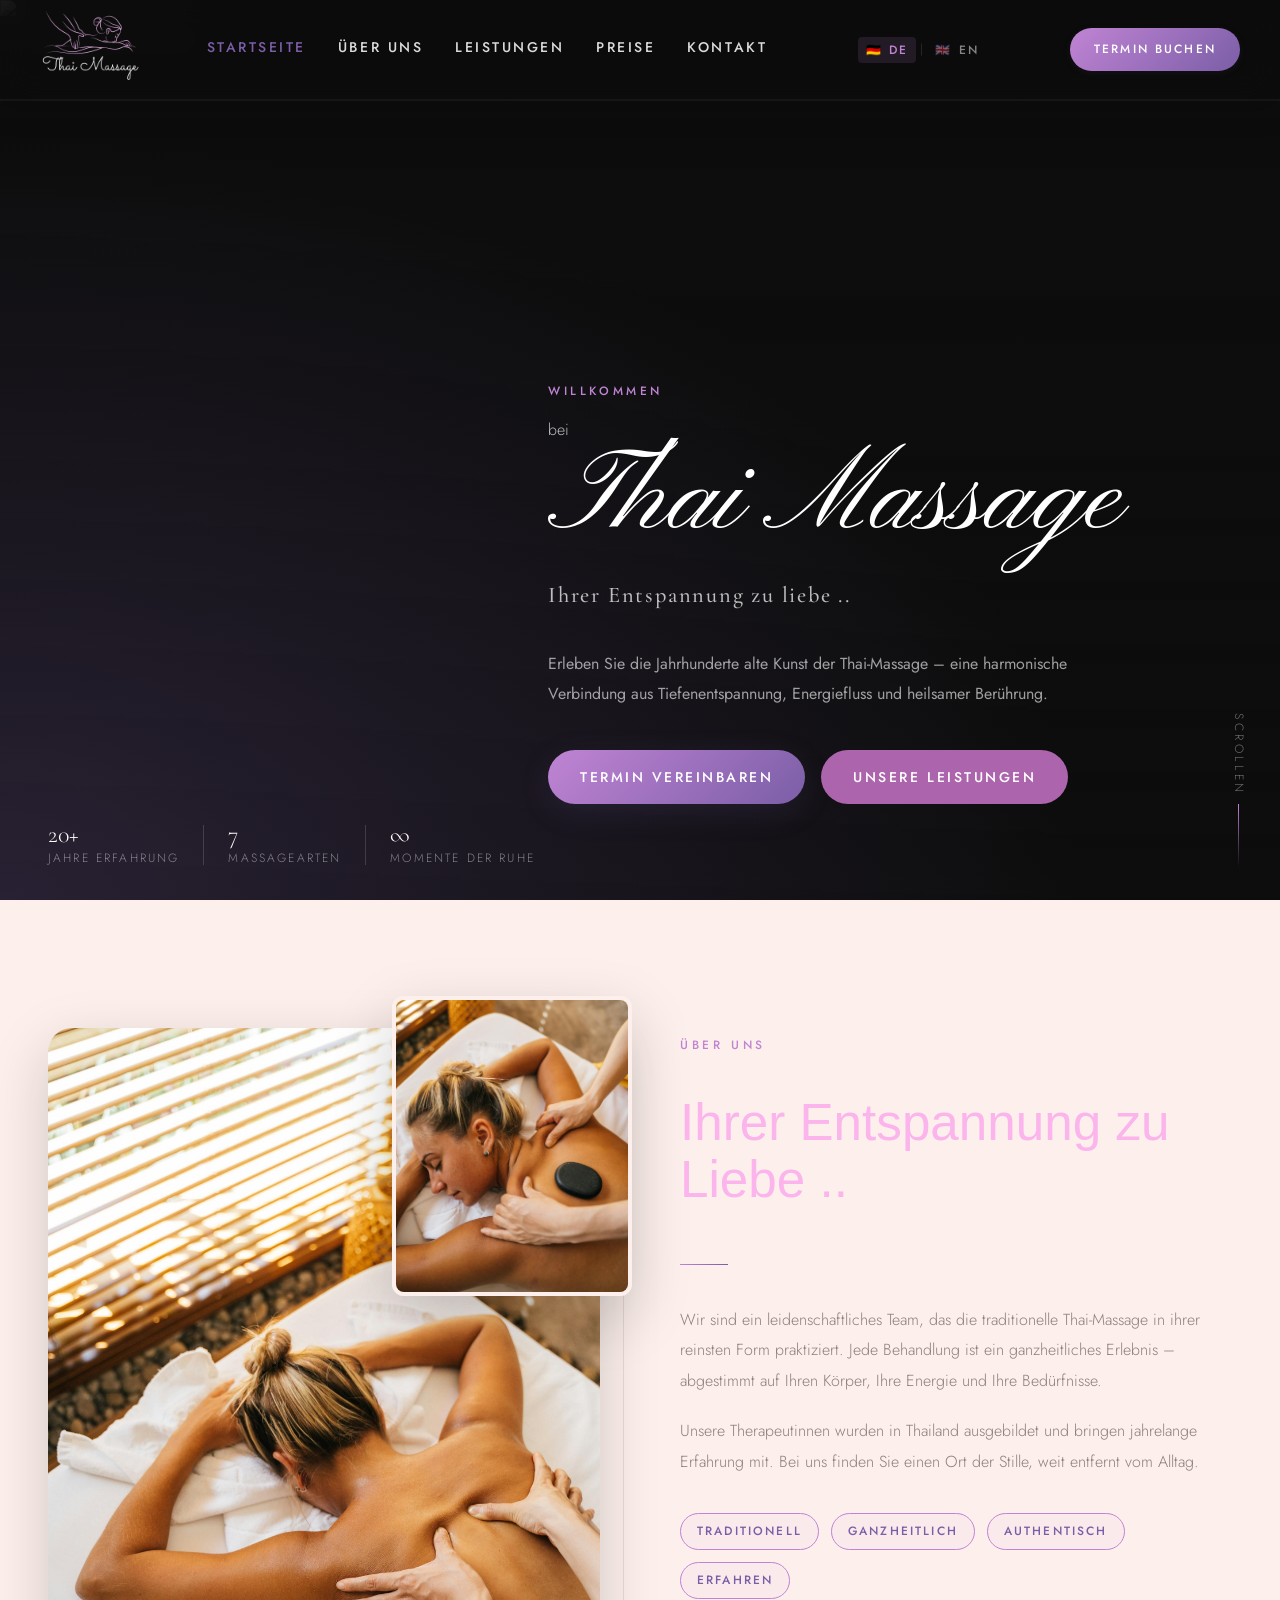
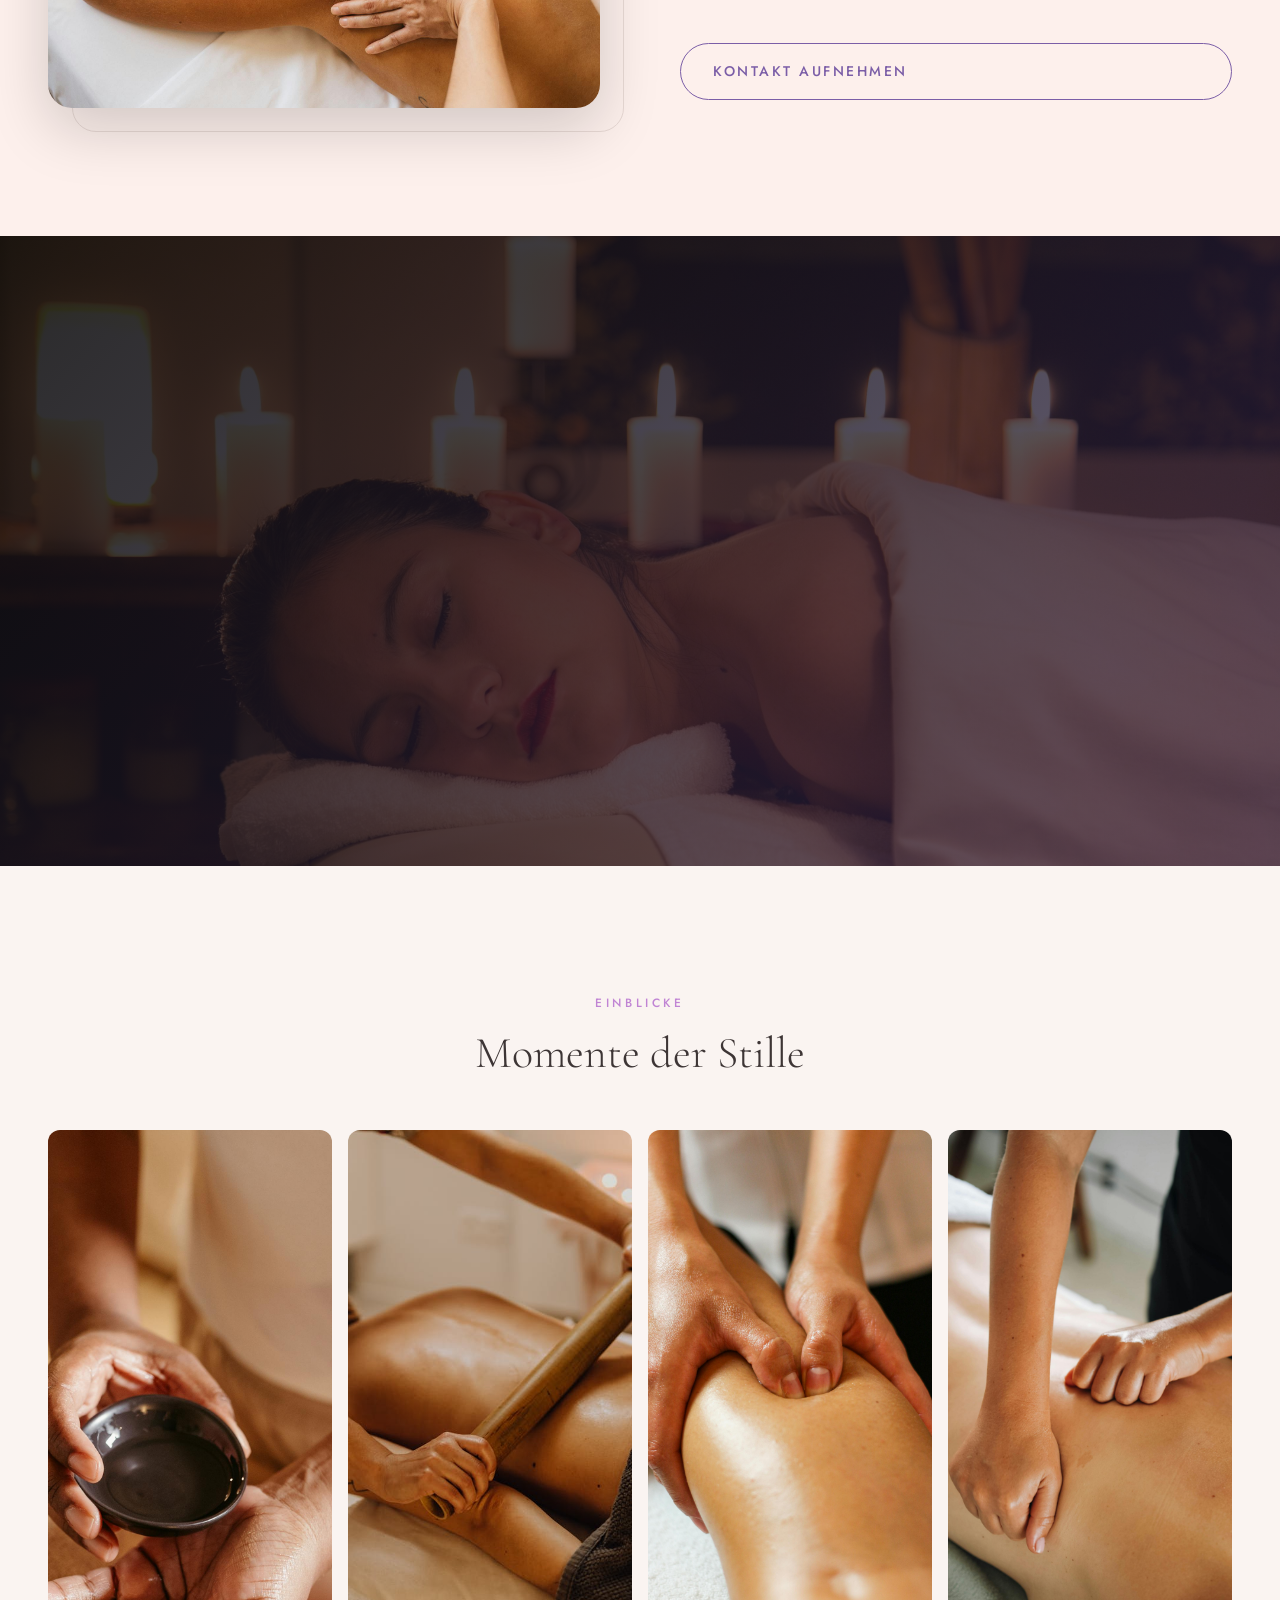
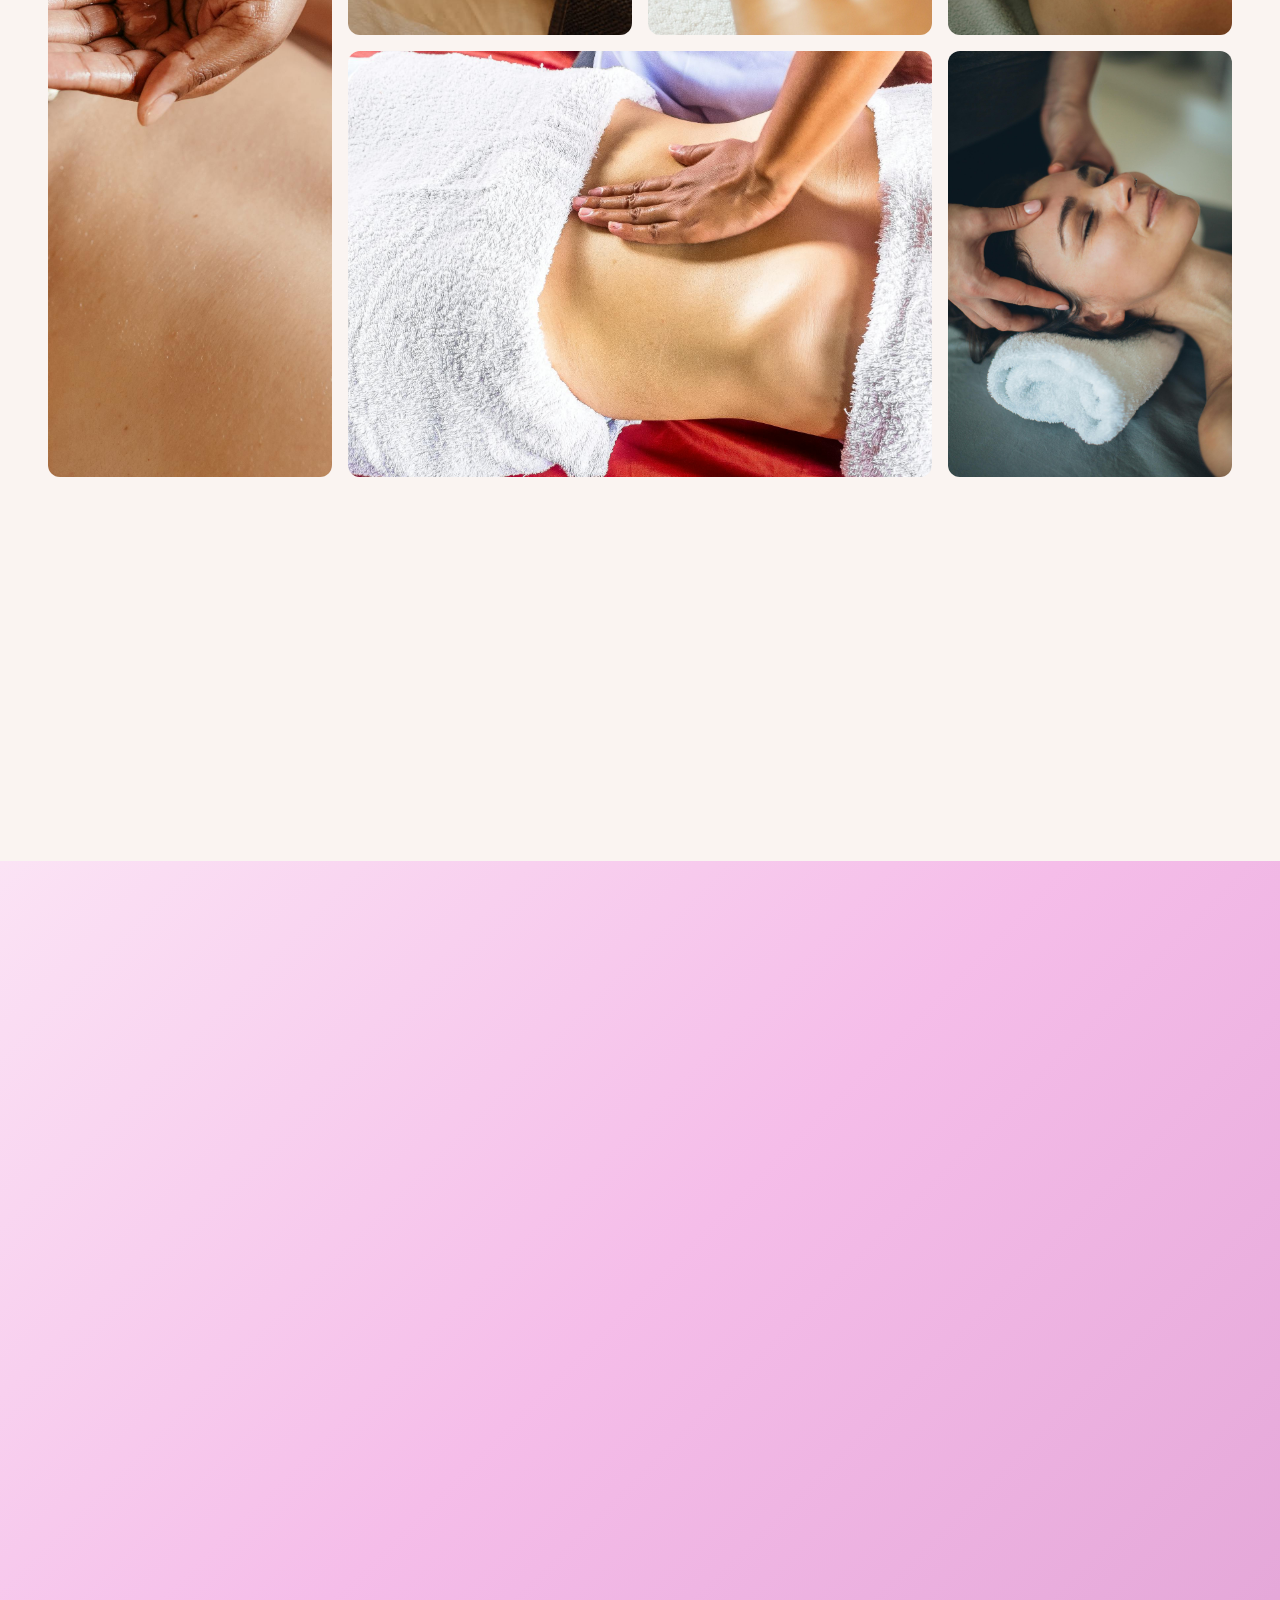
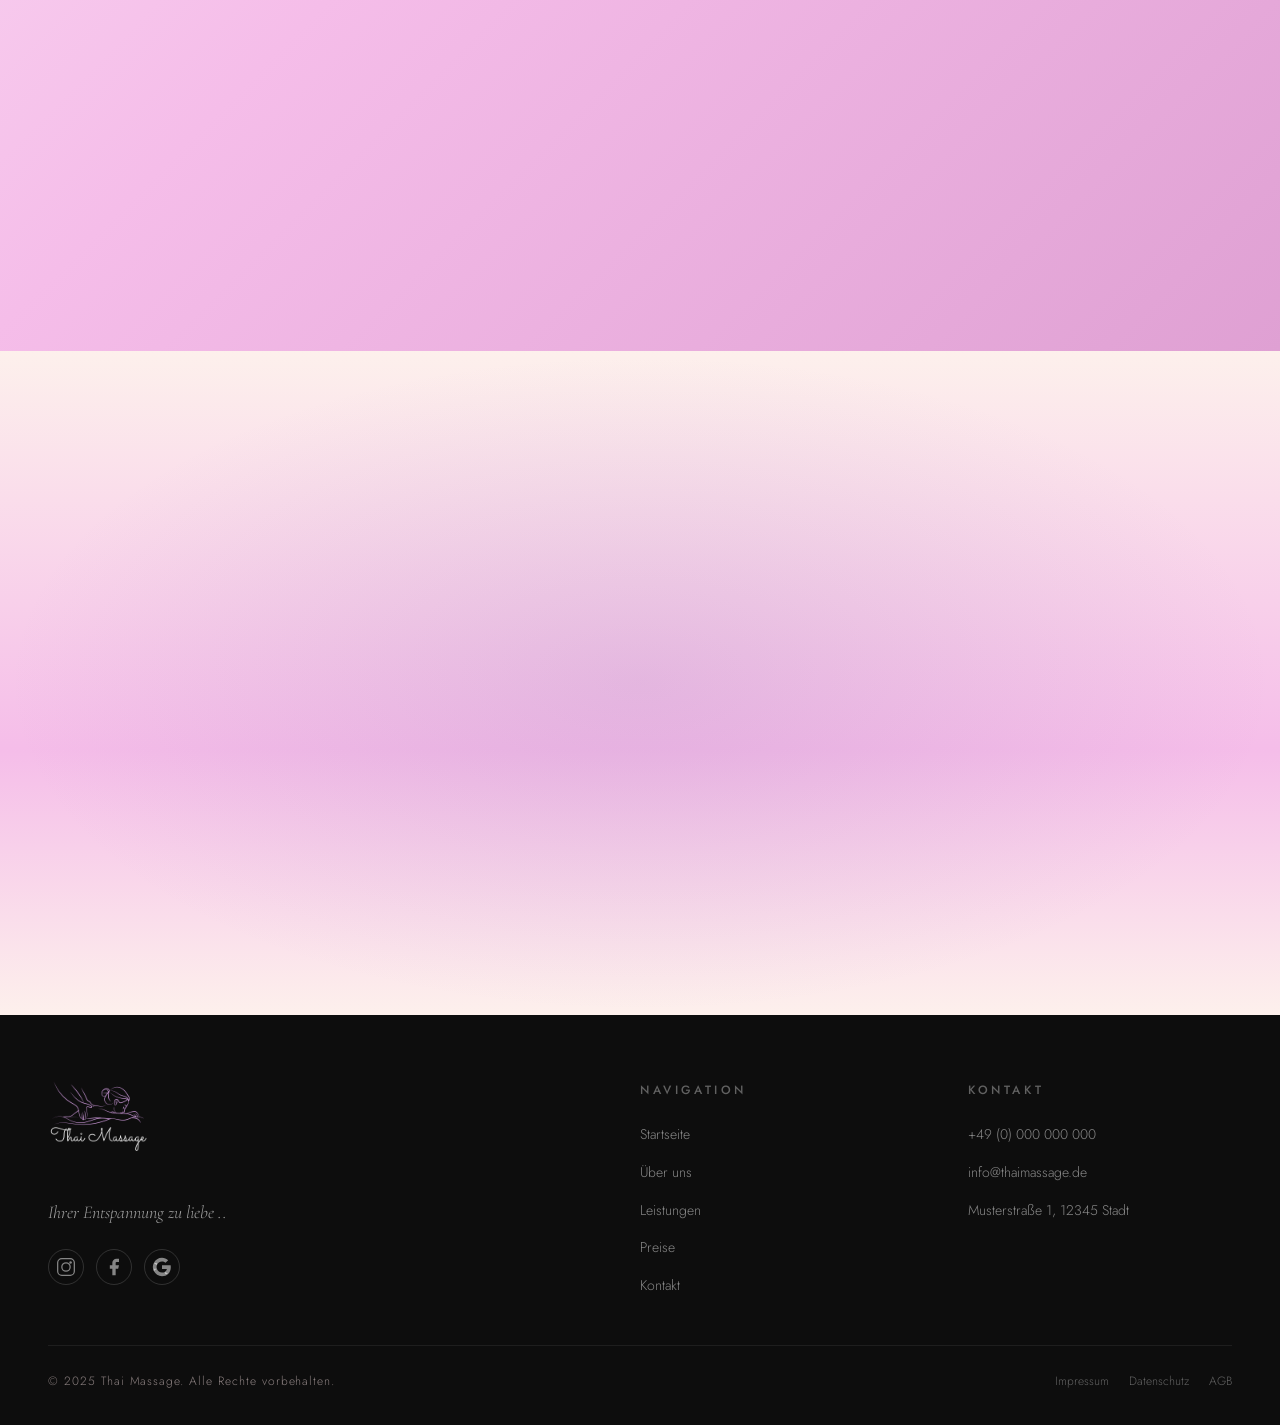
==== commit 875eac23: "update commit" ====
--- a/index.html
+++ b/index.html
@@ -799,7 +799,7 @@
             class="footer__copy"
             data-de="© 2025 Thai Massage. Alle Rechte vorbehalten."
             data-en="© 2025 Thai Massage. All rights reserved.">
-            © 2025 Thai Massage. Alle Rechte vorbehalten.
+            © 2026 Thai Massage. Alle Rechte vorbehalten.
           </p>
           <div class="footer__legal">
             <a href="impressum.html" data-de="Impressum" data-en="Imprint"
--- a/css/services.css
+++ b/css/services.css
@@ -338,6 +338,11 @@
 /* ----------------------------------------------------------
      PREISLISTE – Separate leistungen.html Section
   ---------------------------------------------------------- */
+
+#price-head-color {
+  color: var(--color-stone);
+}
+
 .prices {
   background: var(--color-cream);
   overflow: hidden;
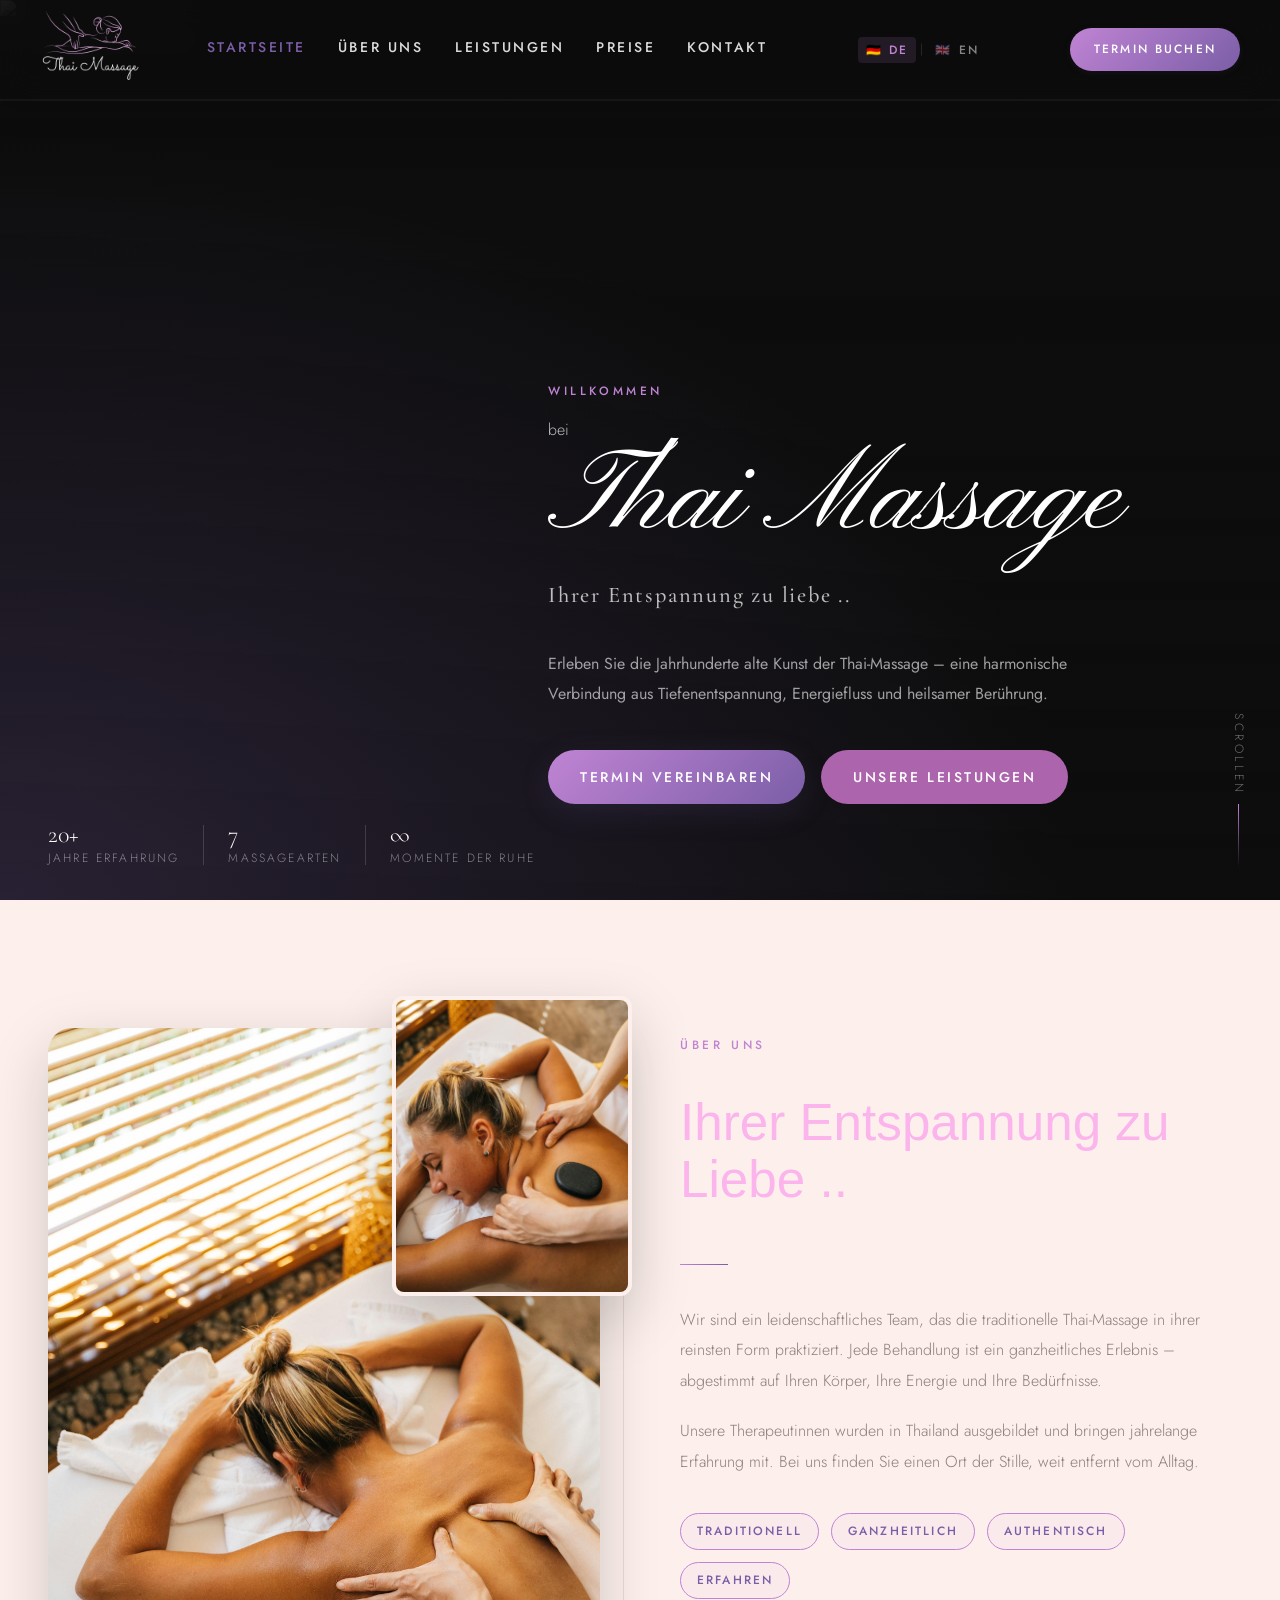
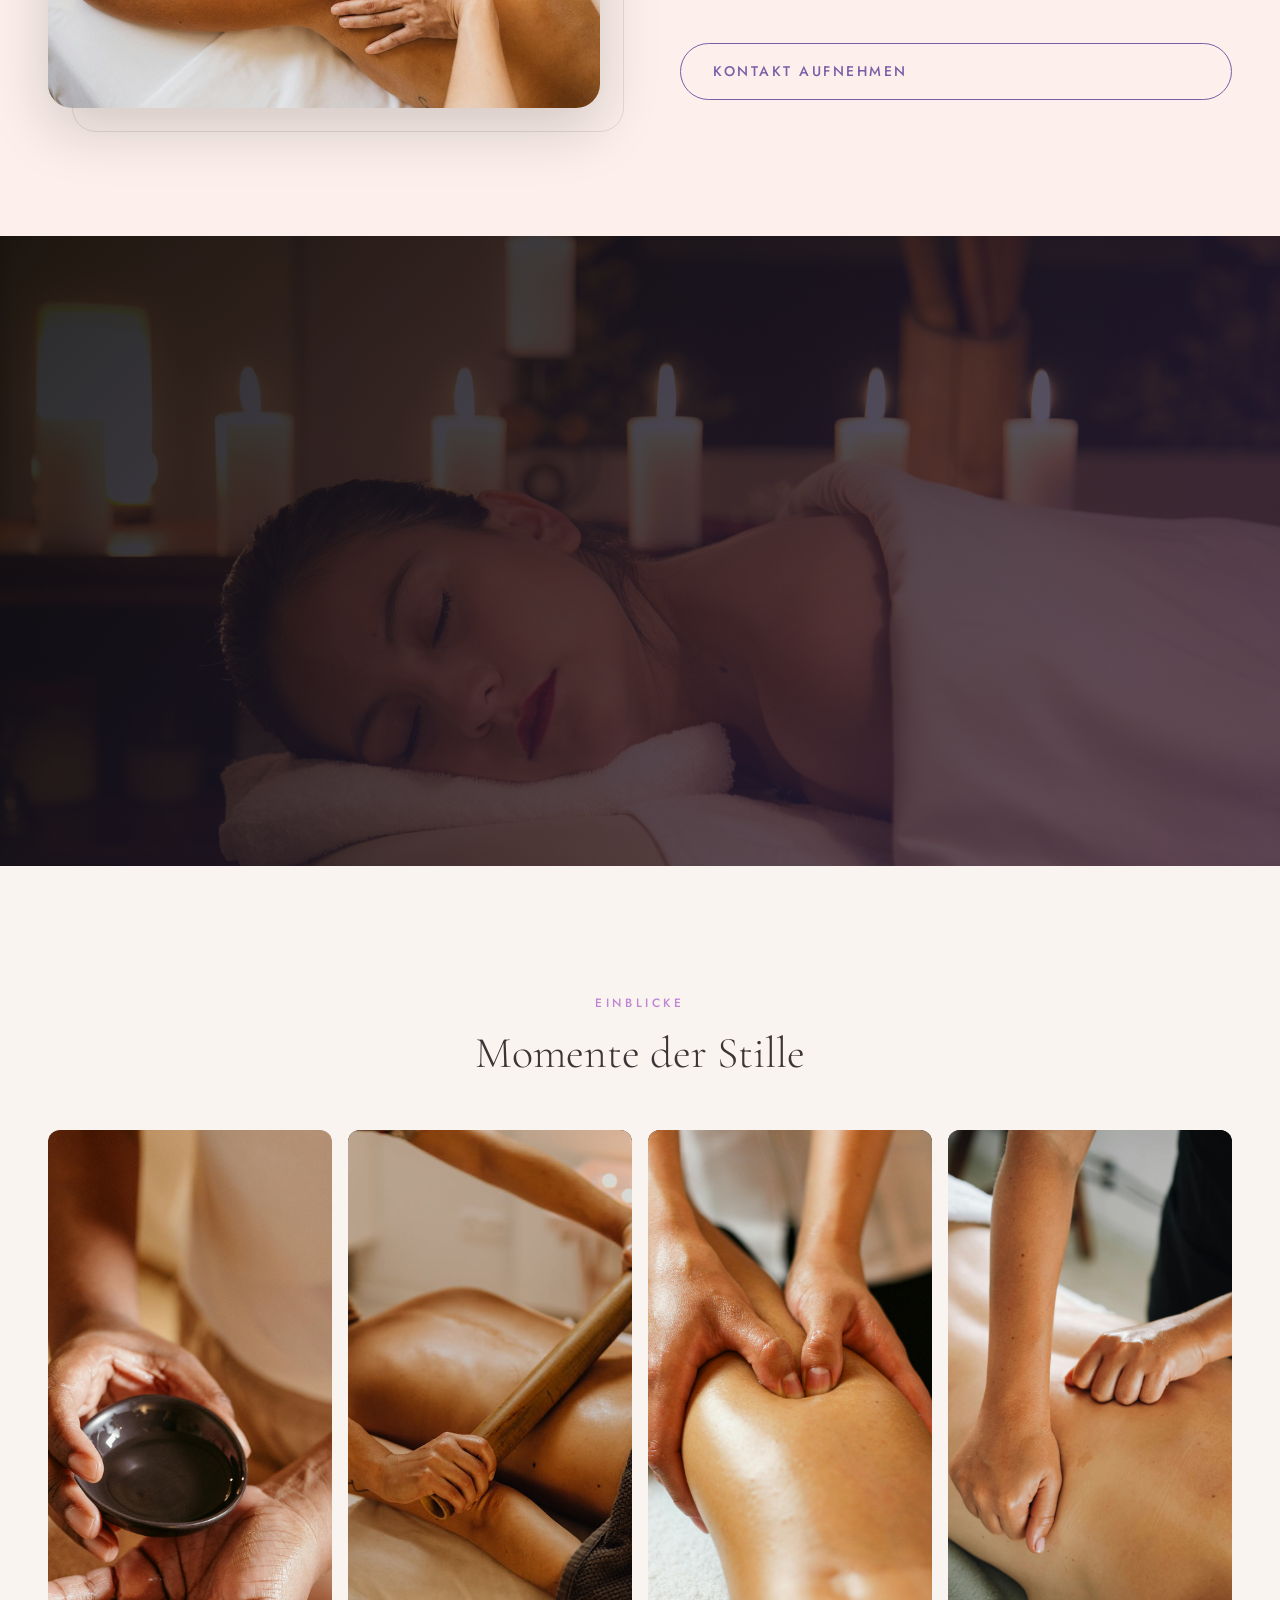
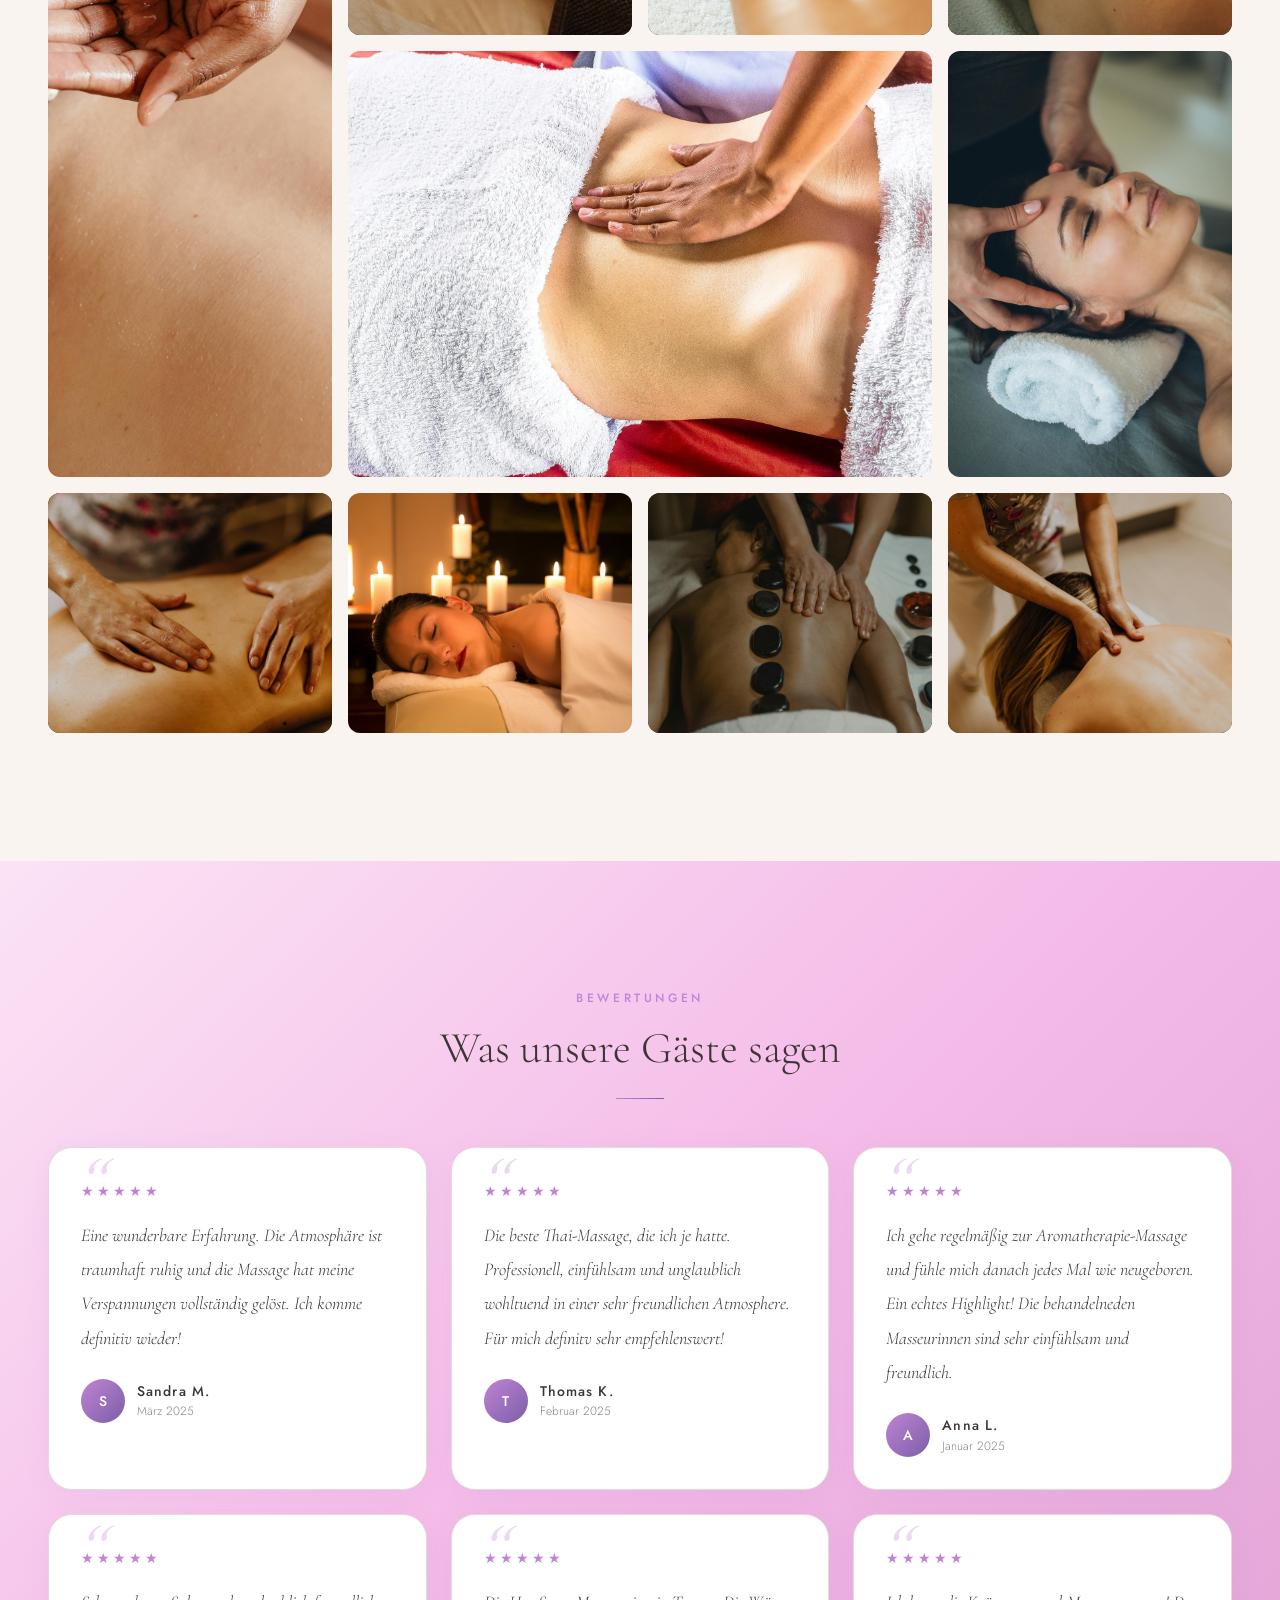
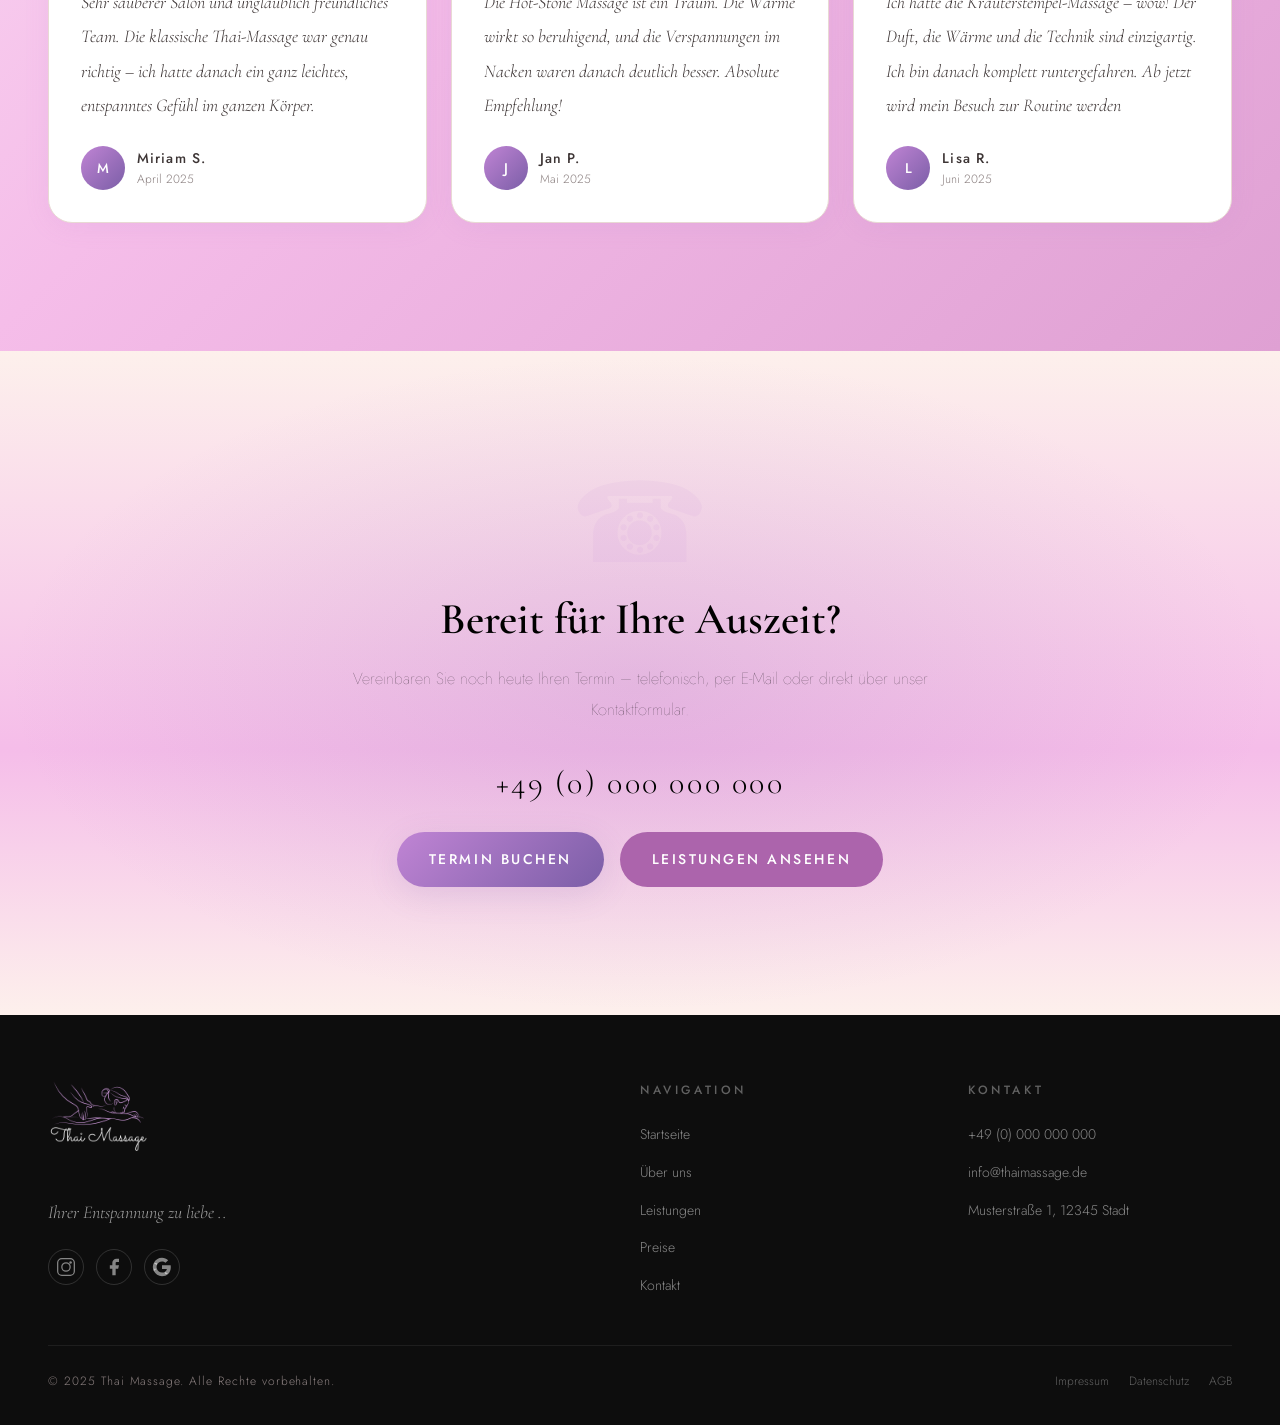
==== commit c550212c: "update commit" ====
--- a/index.html
+++ b/index.html
@@ -7,6 +7,24 @@
       name="description"
       content="Thai Massage – Ihrer Entspannung zu liebe. Professionelle Thai-Massagen in entspannter Atmosphäre." />
     <title>Thai Massage – Ihrer Entspannung zu liebe</title>
+
+    <!-- Open Graph -->
+    <meta property="og:type" content="website" />
+    <meta
+      property="og:title"
+      content="Thai Massage – Traditionelle Thaimassagen" />
+    <meta
+      property="og:description"
+      content="Erleben Sie traditionelle Thai-Massagen – Entspannung für Körper und Seele. Jetzt Termin vereinbaren." />
+    <meta property="og:image" content="images/hero.png" />
+    <meta property="og:url" content="https://www.IHRE-DOMAIN.de/" />
+
+    <!-- Favicon -->
+    <link rel="icon" type="image/png" href="favicon-96x96.png" sizes="96x96" />
+    <link rel="icon" type="image/svg+xml" href="favicon.svg" />
+    <link rel="shortcut icon" href="favicon.ico" />
+    <link rel="apple-touch-icon" sizes="180x180" href="apple-touch-icon.png" />
+    <link rel="manifest" href="site.webmanifest" />
 
     <!-- CSS -->
     <link rel="stylesheet" href="css/variables.css" />
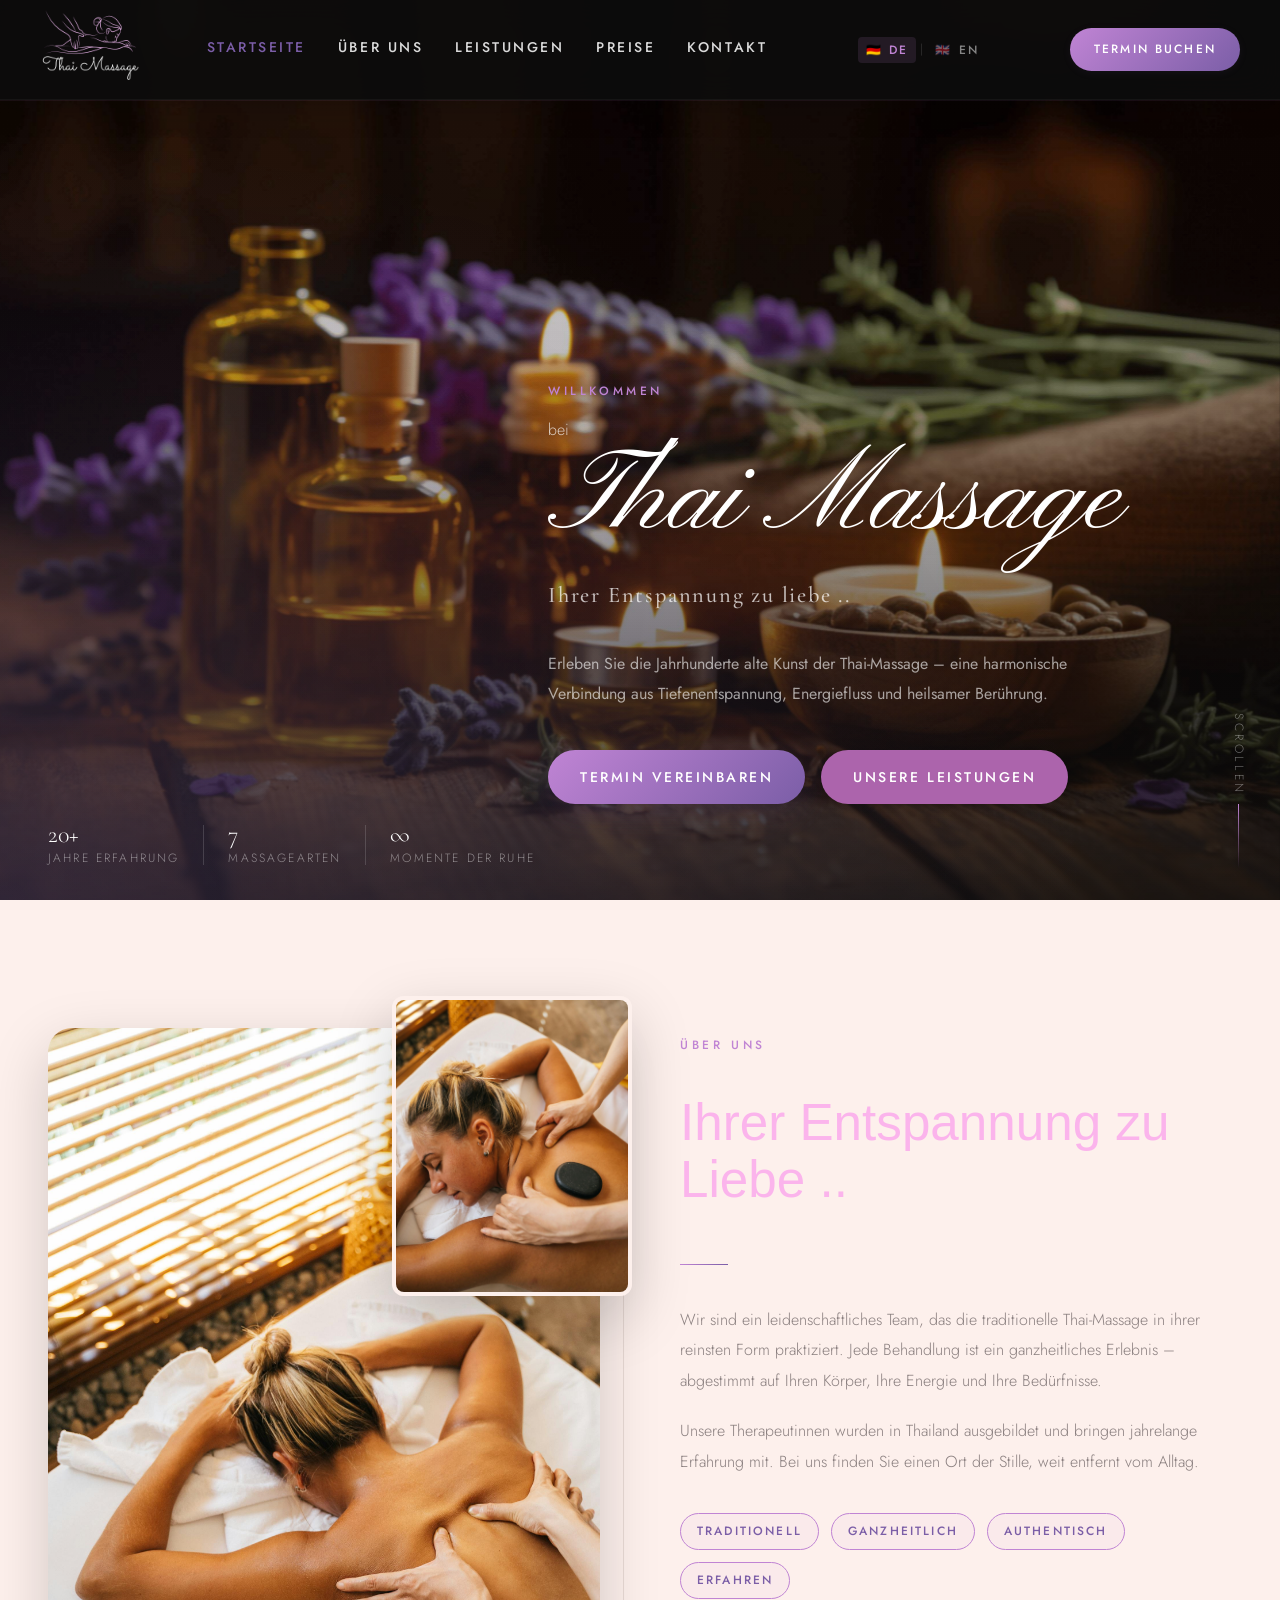
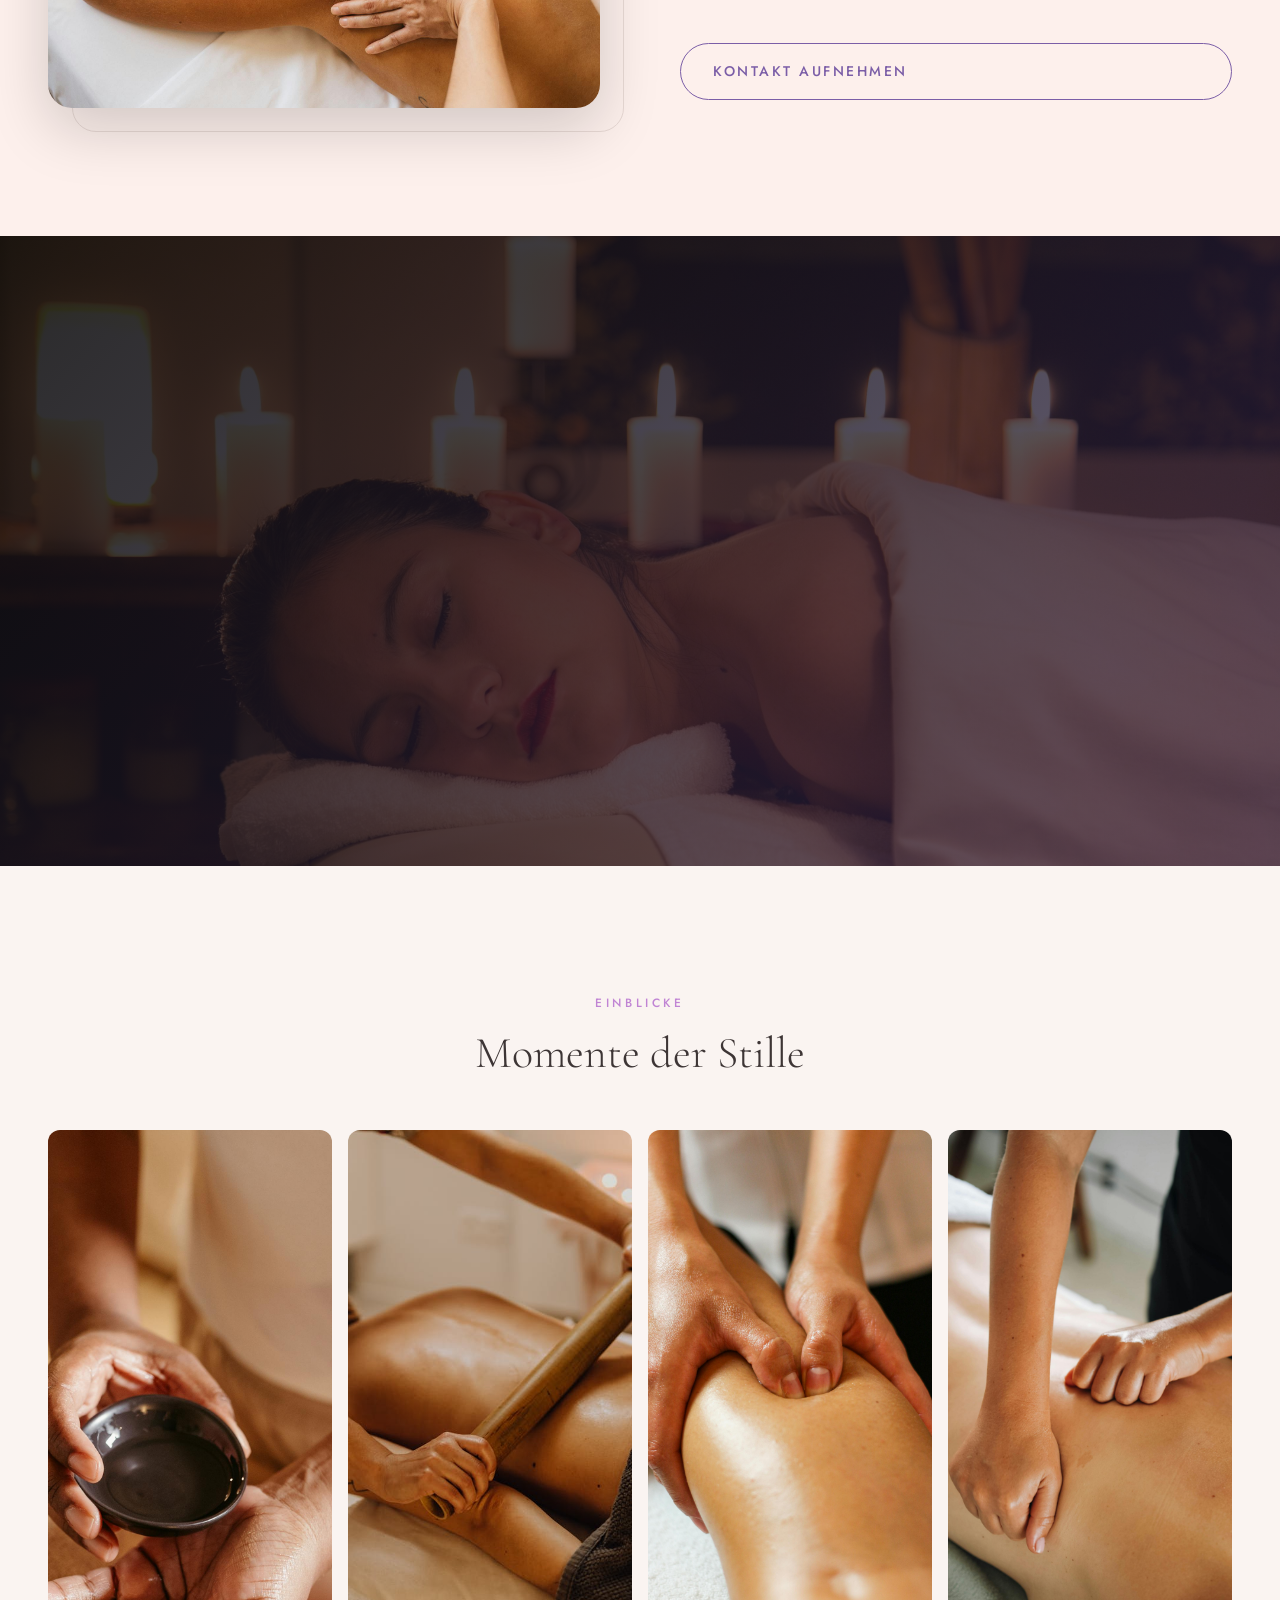
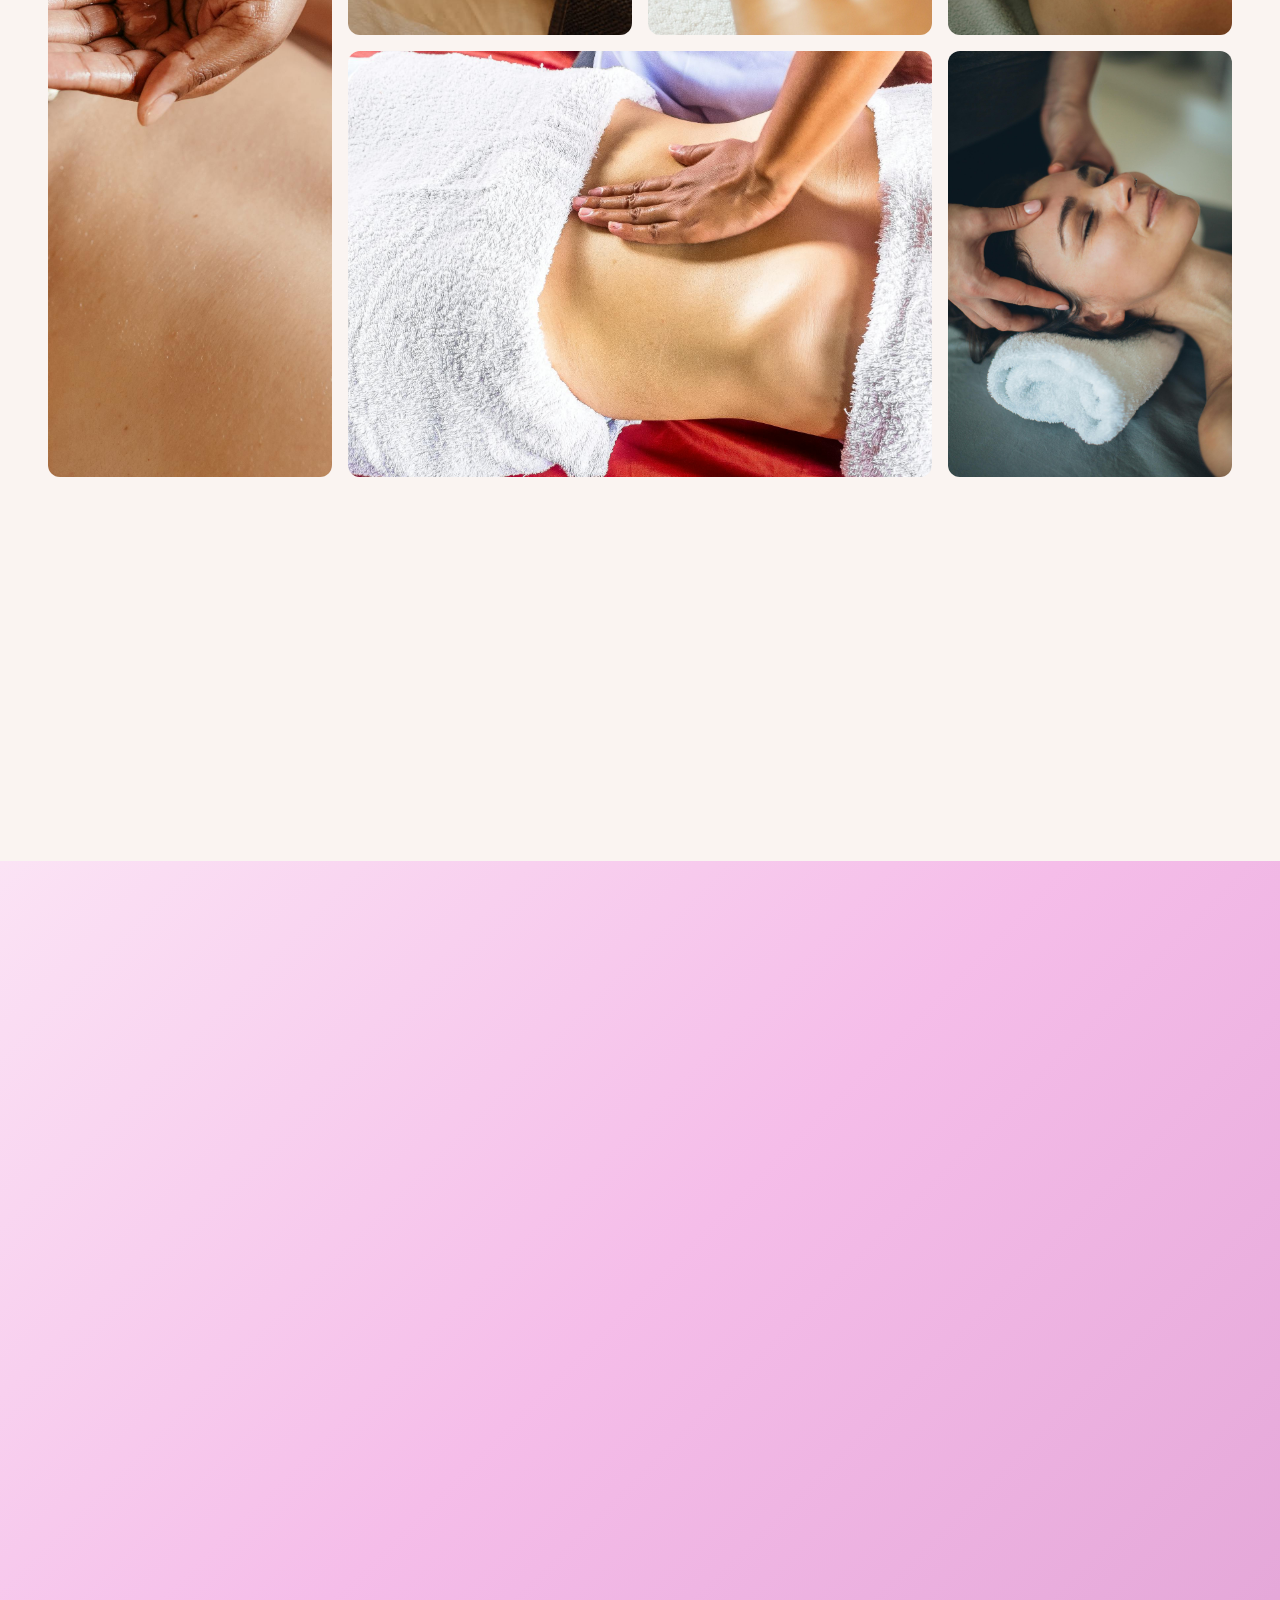
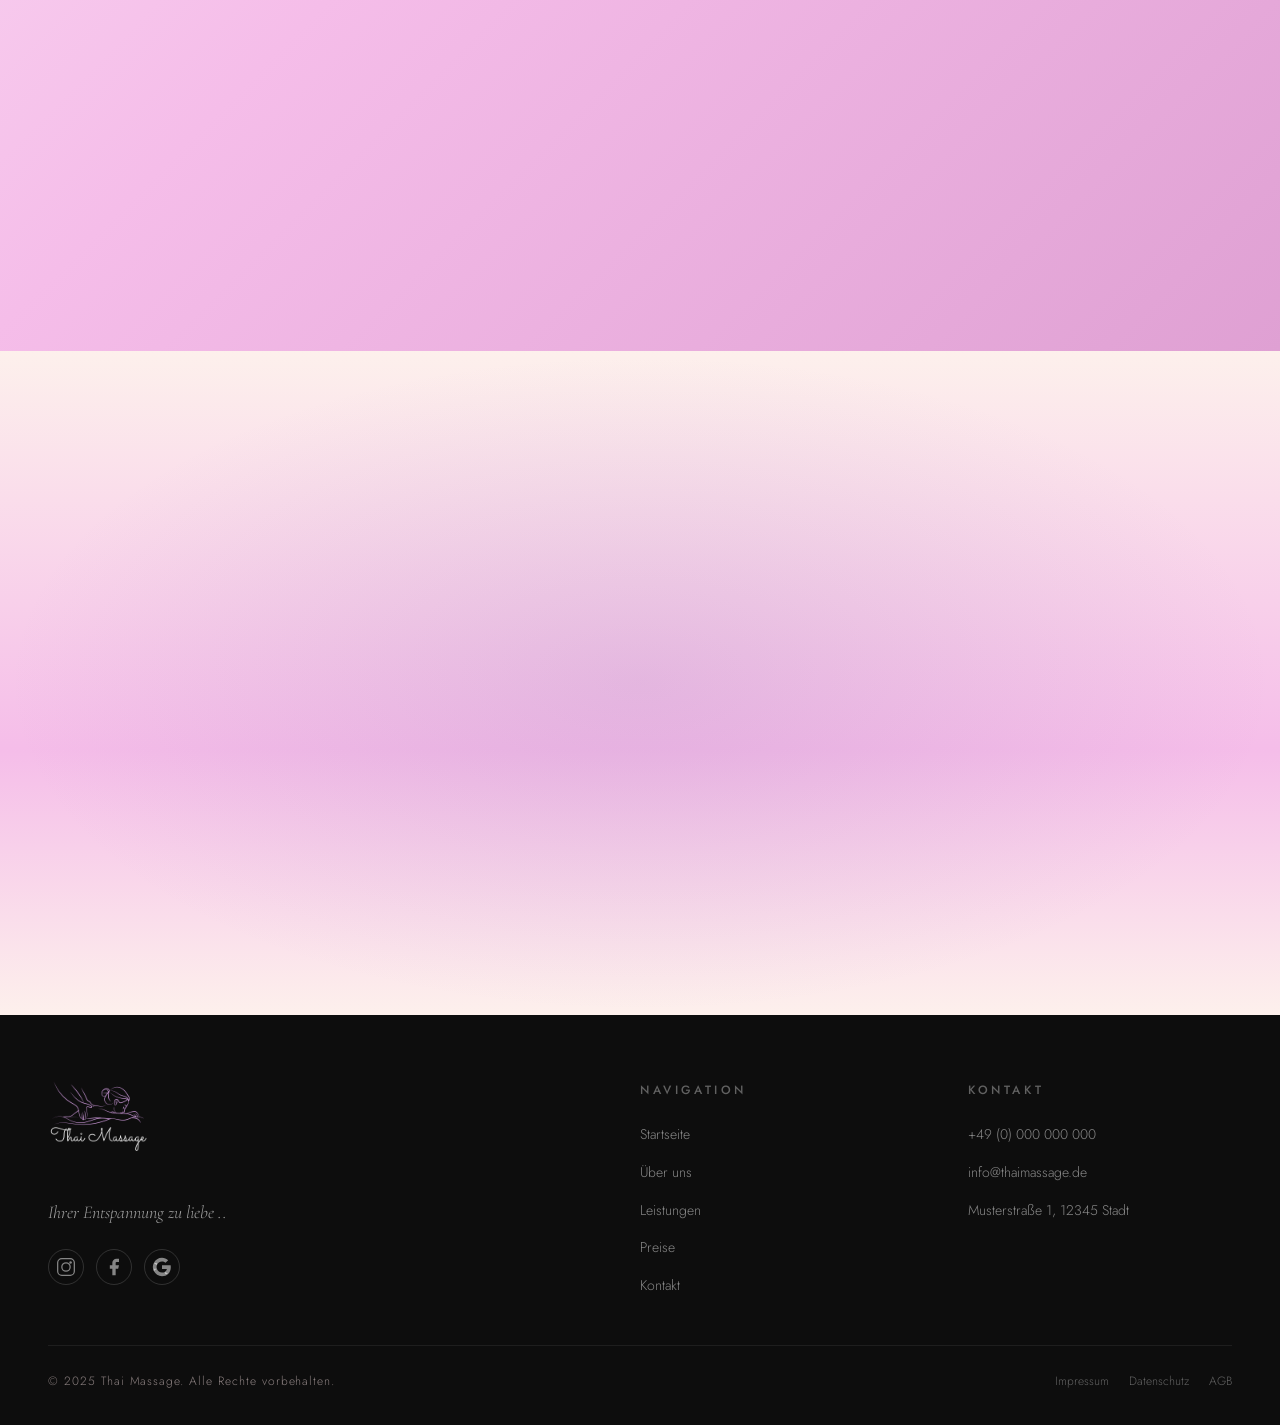
==== commit fc93994d: "update commit" ====
--- a/index.html
+++ b/index.html
@@ -172,7 +172,7 @@
       <section class="hero">
         <div class="hero__bg">
           <img
-            src="images/hero.png"
+            src="images/hero.jpg"
             alt="Thai Massage Behandlung"
             loading="eager" />
         </div>
@@ -398,43 +398,58 @@
 
           <div class="gallery__grid">
             <div class="gallery__item gallery__item--tall reveal">
-              <img src="images/oil.jpg" alt="Öl-Massage" />
+              <img src="images/oil.jpg" alt="Öl-Massage" loading="lazy" />
               <div class="gallery__item-overlay"></div>
             </div>
             <div class="gallery__item reveal delay-1">
-              <img src="images/image6.jpg" alt="Bambus-Massage" />
+              <img
+                src="images/image6.jpg"
+                alt="Bambus-Massage"
+                loading="lazy" />
               <div class="gallery__item-overlay"></div>
             </div>
             <div class="gallery__item reveal delay-2">
-              <img src="images/image7.jpg" alt="Tiefengewebe" />
+              <img src="images/image7.jpg" alt="Tiefengewebe" loading="lazy" />
               <div class="gallery__item-overlay"></div>
             </div>
             <div class="gallery__item reveal delay-3">
-              <img src="images/faust.jpg" alt="Thai Massage Detail" />
+              <img
+                src="images/faust.jpg"
+                alt="Thai Massage Detail"
+                loading="lazy" />
               <div class="gallery__item-overlay"></div>
             </div>
             <div class="gallery__item gallery__item--wide reveal delay-1">
-              <img src="images/sanft.jpg" alt="Klassische Thai-Massage" />
+              <img
+                src="images/sanft.jpg"
+                alt="Klassische Thai-Massage"
+                loading="lazy" />
               <div class="gallery__item-overlay"></div>
             </div>
             <div class="gallery__item reveal delay-2">
-              <img src="images/entspannung.jpg" alt="Fußreflexzonen" />
+              <img
+                src="images/entspannung.jpg"
+                alt="Fußreflexzonen"
+                loading="lazy" />
               <div class="gallery__item-overlay"></div>
             </div>
             <div class="gallery__item reveal delay-3">
-              <img src="images/classic.jpg" alt="Bambus-Massage" />
+              <img
+                src="images/classic.jpg"
+                alt="Bambus-Massage"
+                loading="lazy" />
               <div class="gallery__item-overlay"></div>
             </div>
             <div class="gallery__item reveal delay-4">
-              <img src="images/image3.jpg" alt="Tiefengewebe" />
+              <img src="images/image3.jpg" alt="Tiefengewebe" loading="lazy" />
               <div class="gallery__item-overlay"></div>
             </div>
             <div class="gallery__item reveal delay-4">
-              <img src="images/steine.jpg" alt="Tiefengewebe" />
+              <img src="images/steine.jpg" alt="Tiefengewebe" loading="lazy" />
               <div class="gallery__item-overlay"></div>
             </div>
             <div class="gallery__item reveal delay-4">
-              <img src="images/nacken.jpg" alt="Tiefengewebe" />
+              <img src="images/nacken.jpg" alt="Tiefengewebe" loading="lazy" />
               <div class="gallery__item-overlay"></div>
             </div>
           </div>
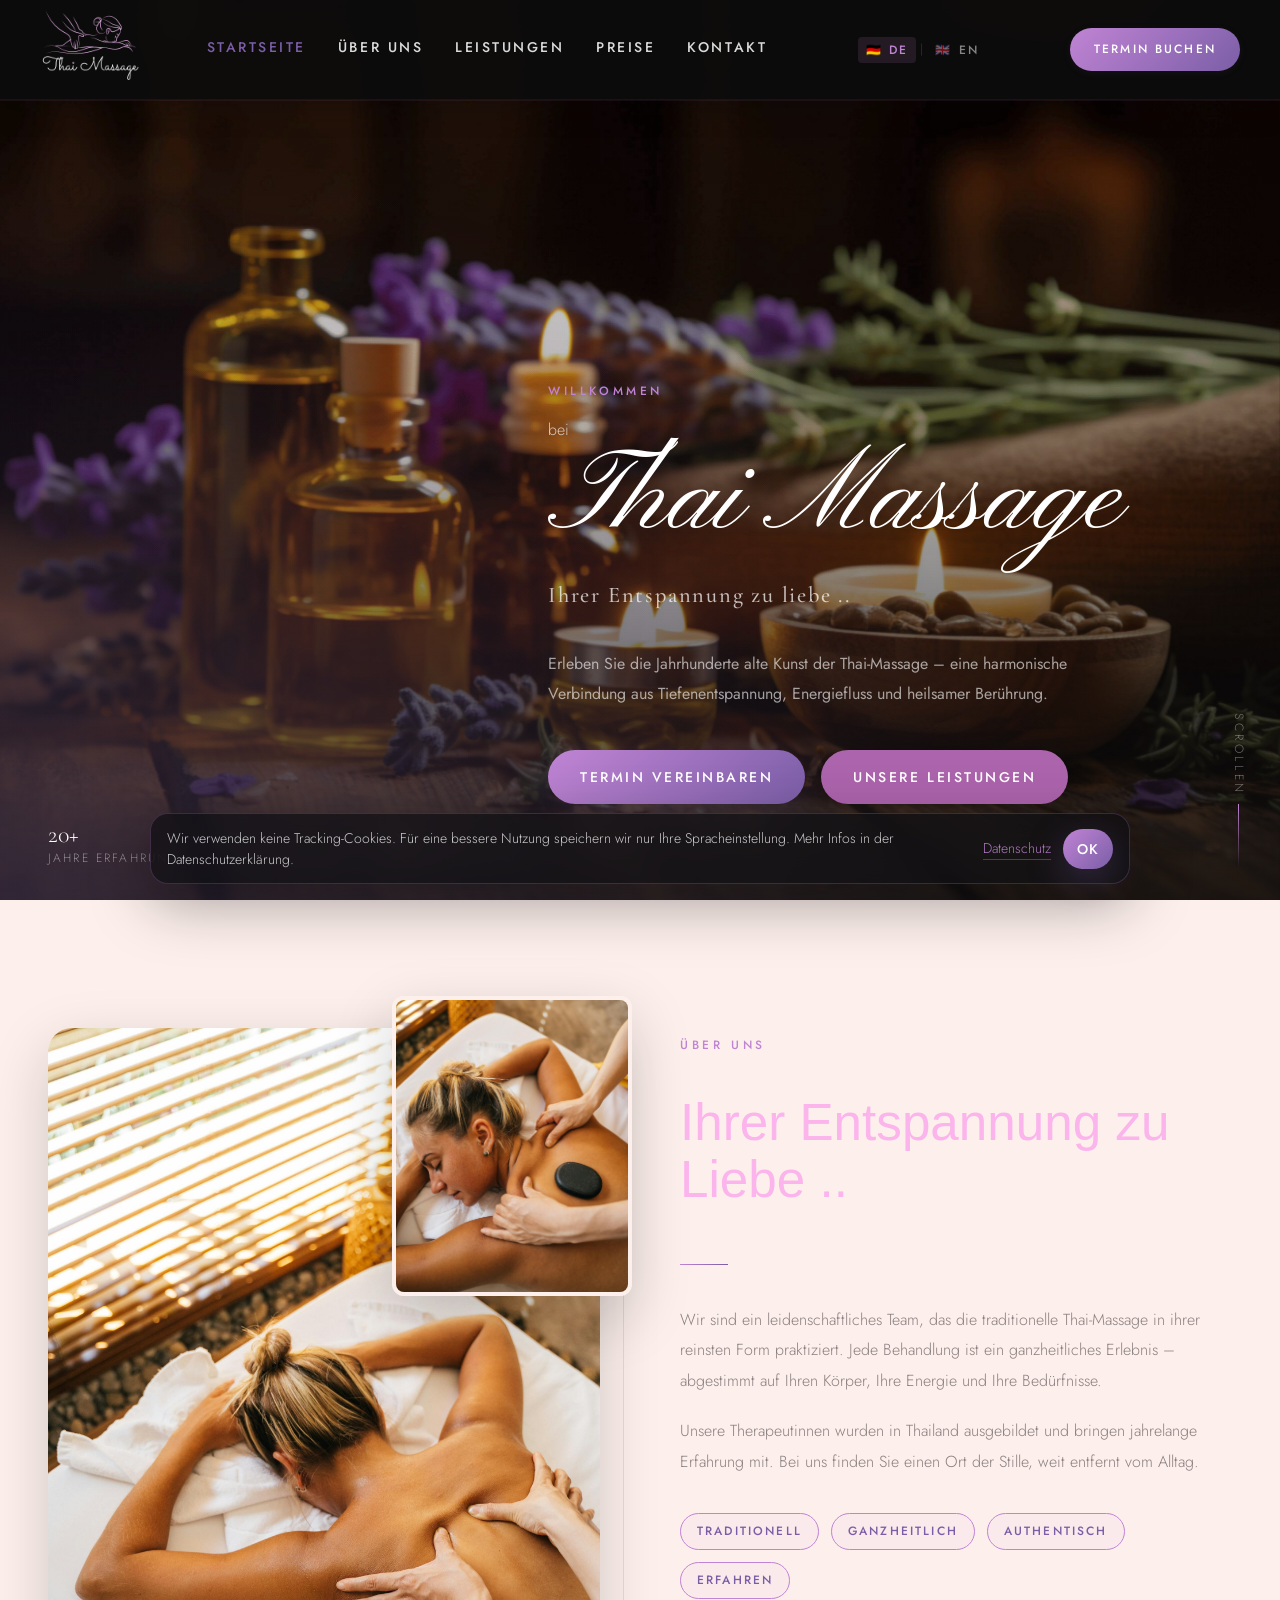
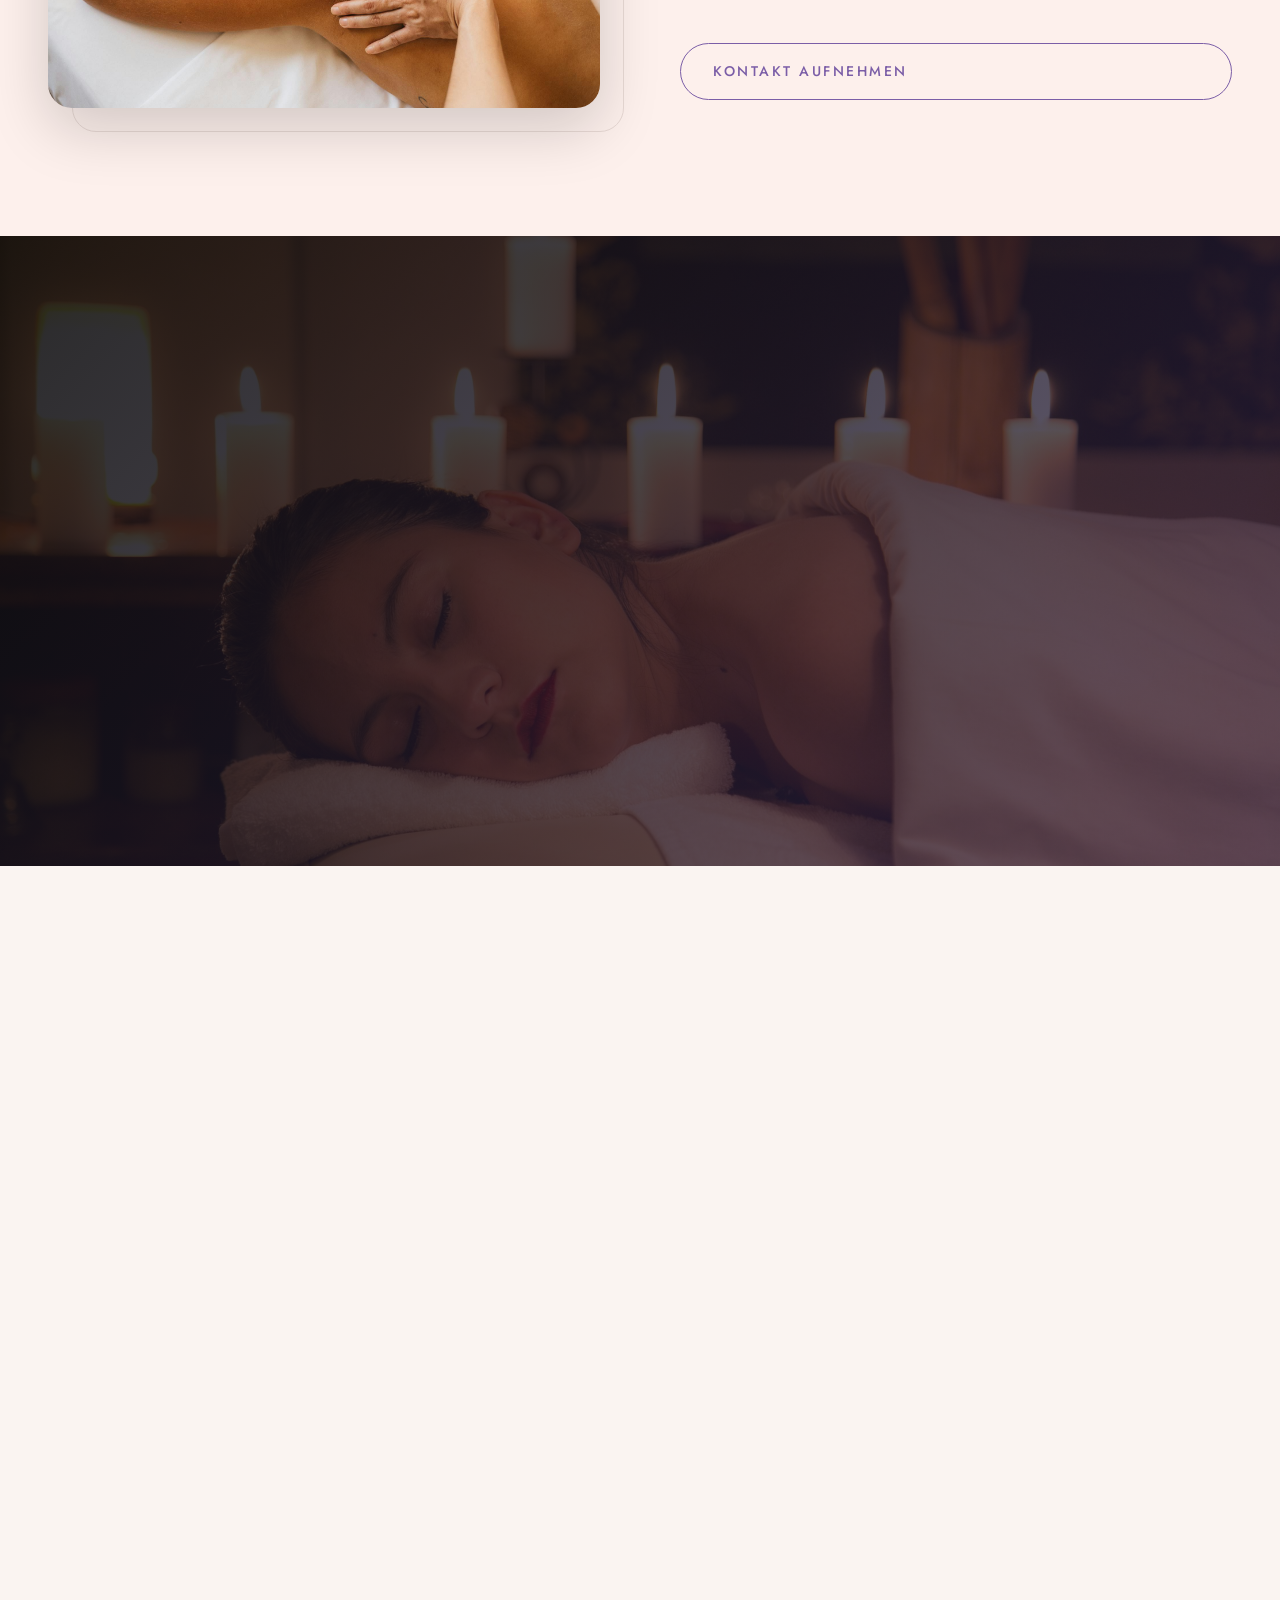
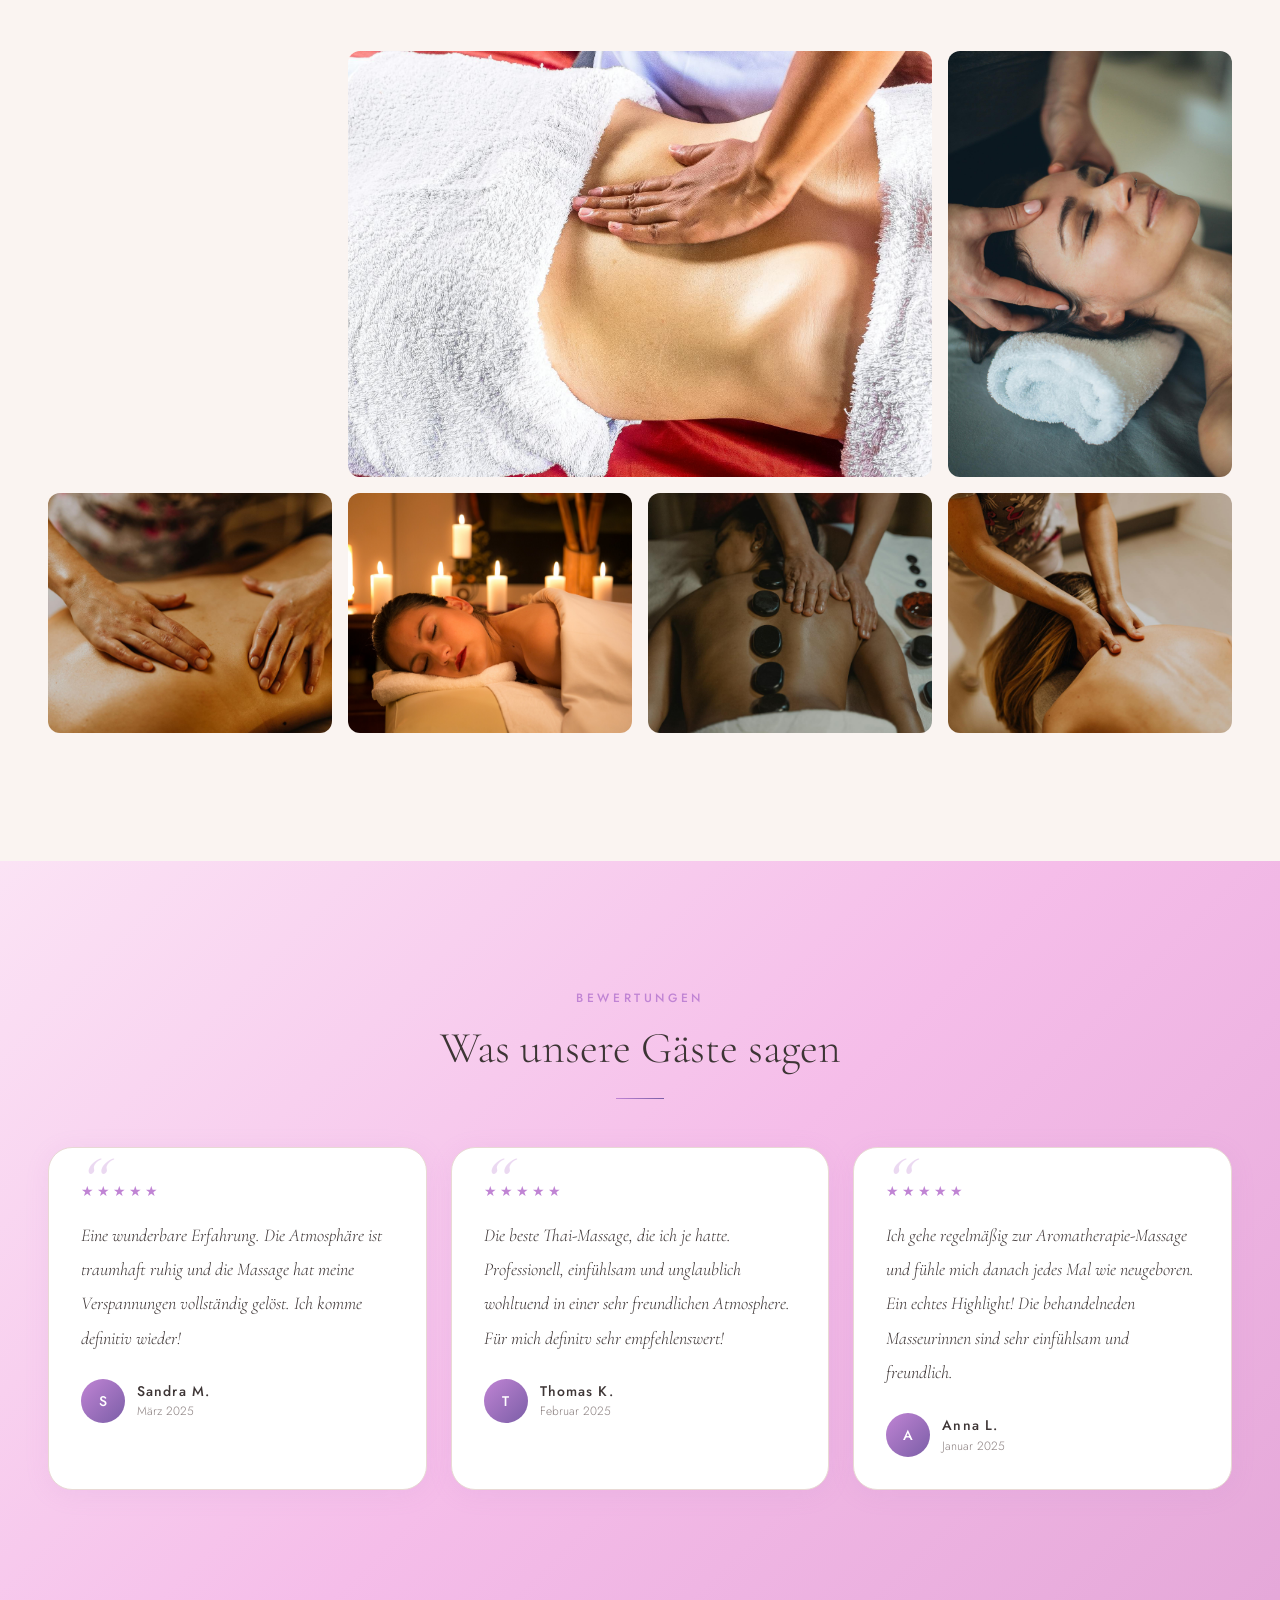
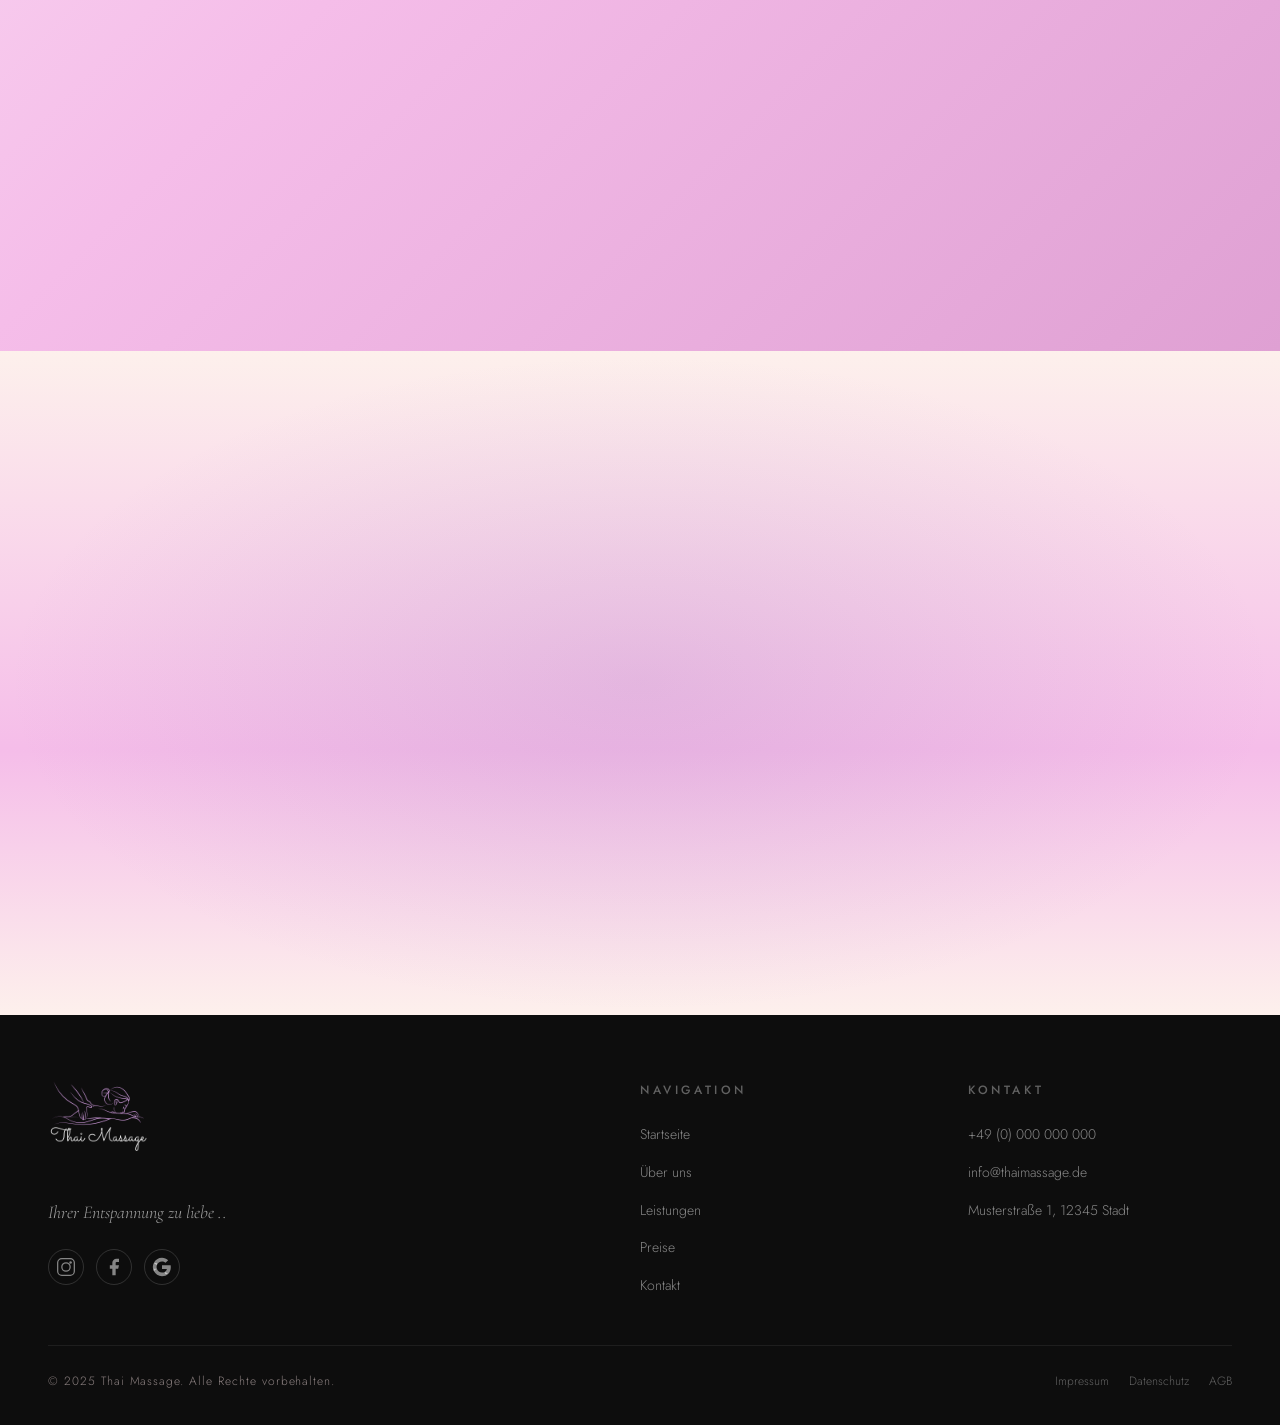
==== commit 15a4cb0d: "update commit" ====
--- a/index.html
+++ b/index.html
@@ -94,7 +94,7 @@
         </div>
         <!-- CTA -->
         <a
-          href="kontakt.html"
+          href="booking.html"
           class="navbar__cta"
           data-de="Termin buchen"
           data-en="Book Now"
@@ -652,7 +652,7 @@
             >
             <div class="booking__actions">
               <a
-                href="kontakt.html"
+                href="booking.html"
                 class="btn btn--primary"
                 data-de="Termin buchen"
                 data-en="Book Appointment"
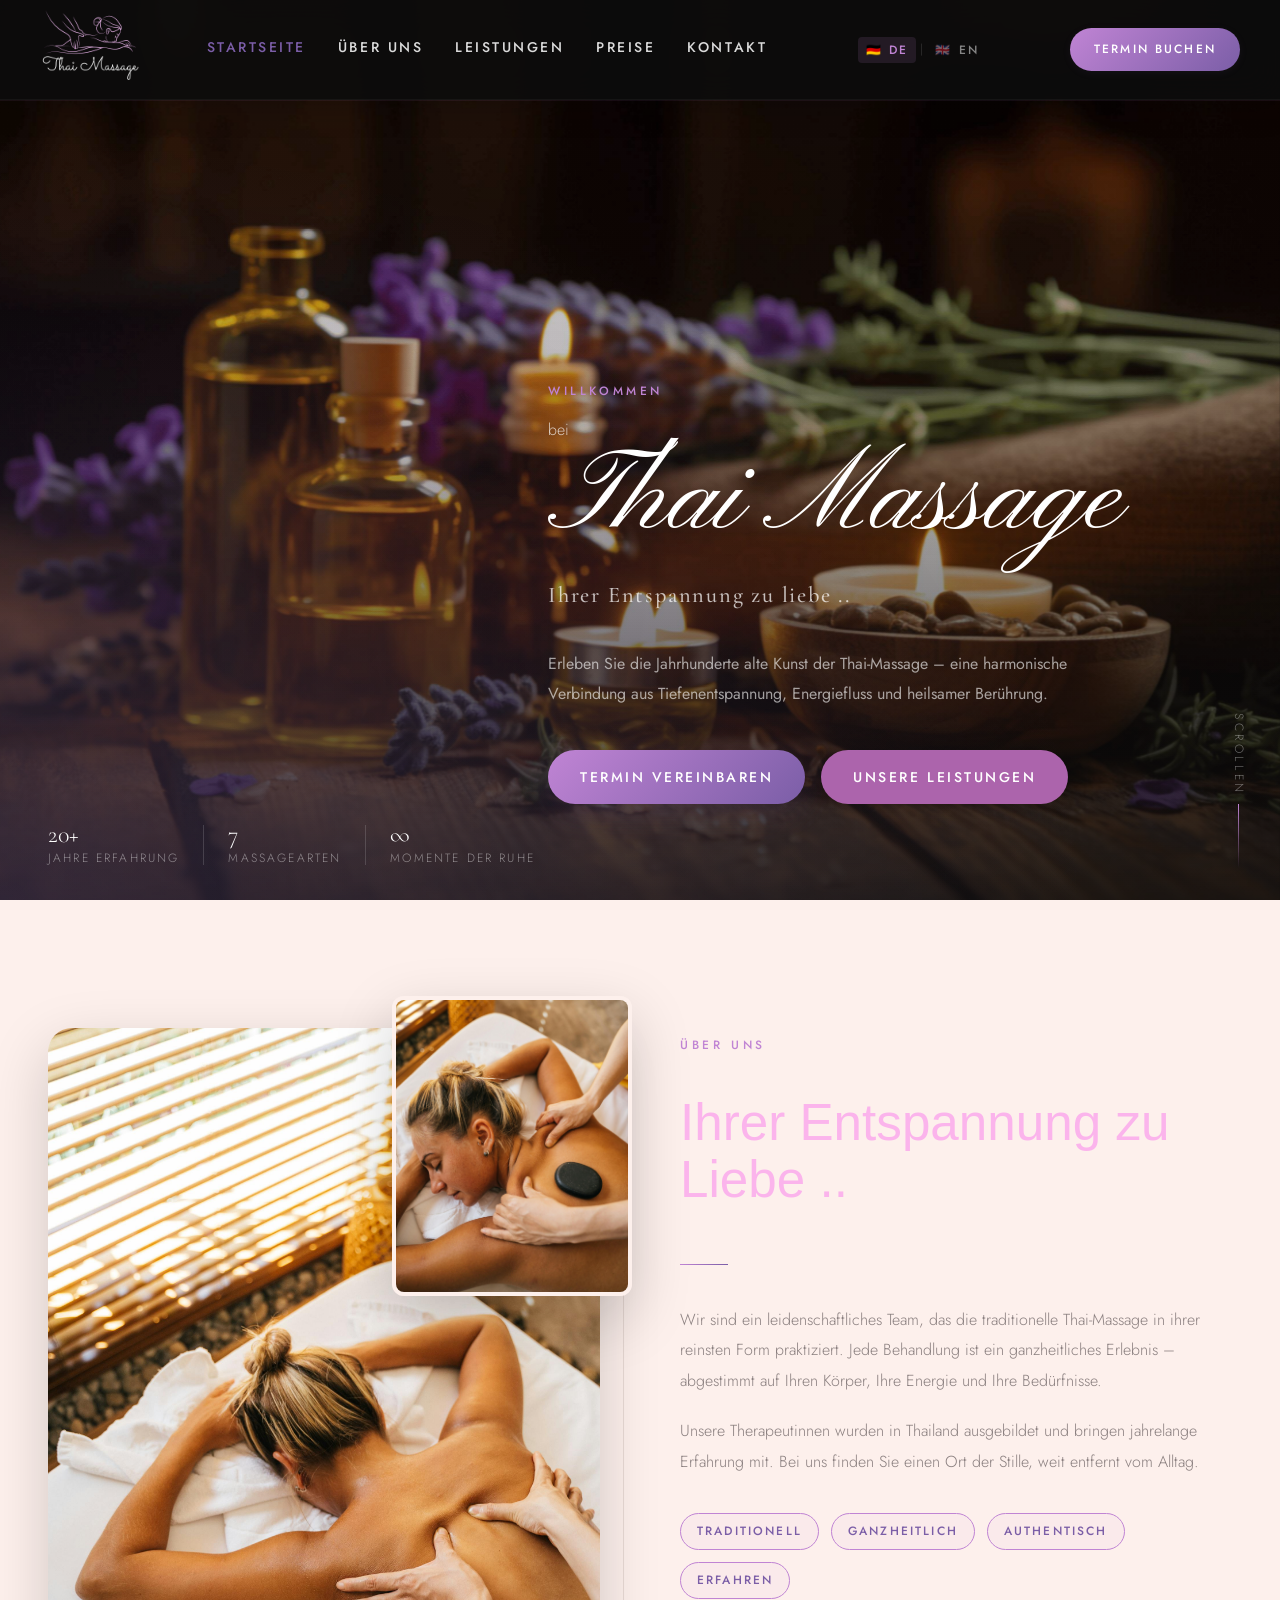
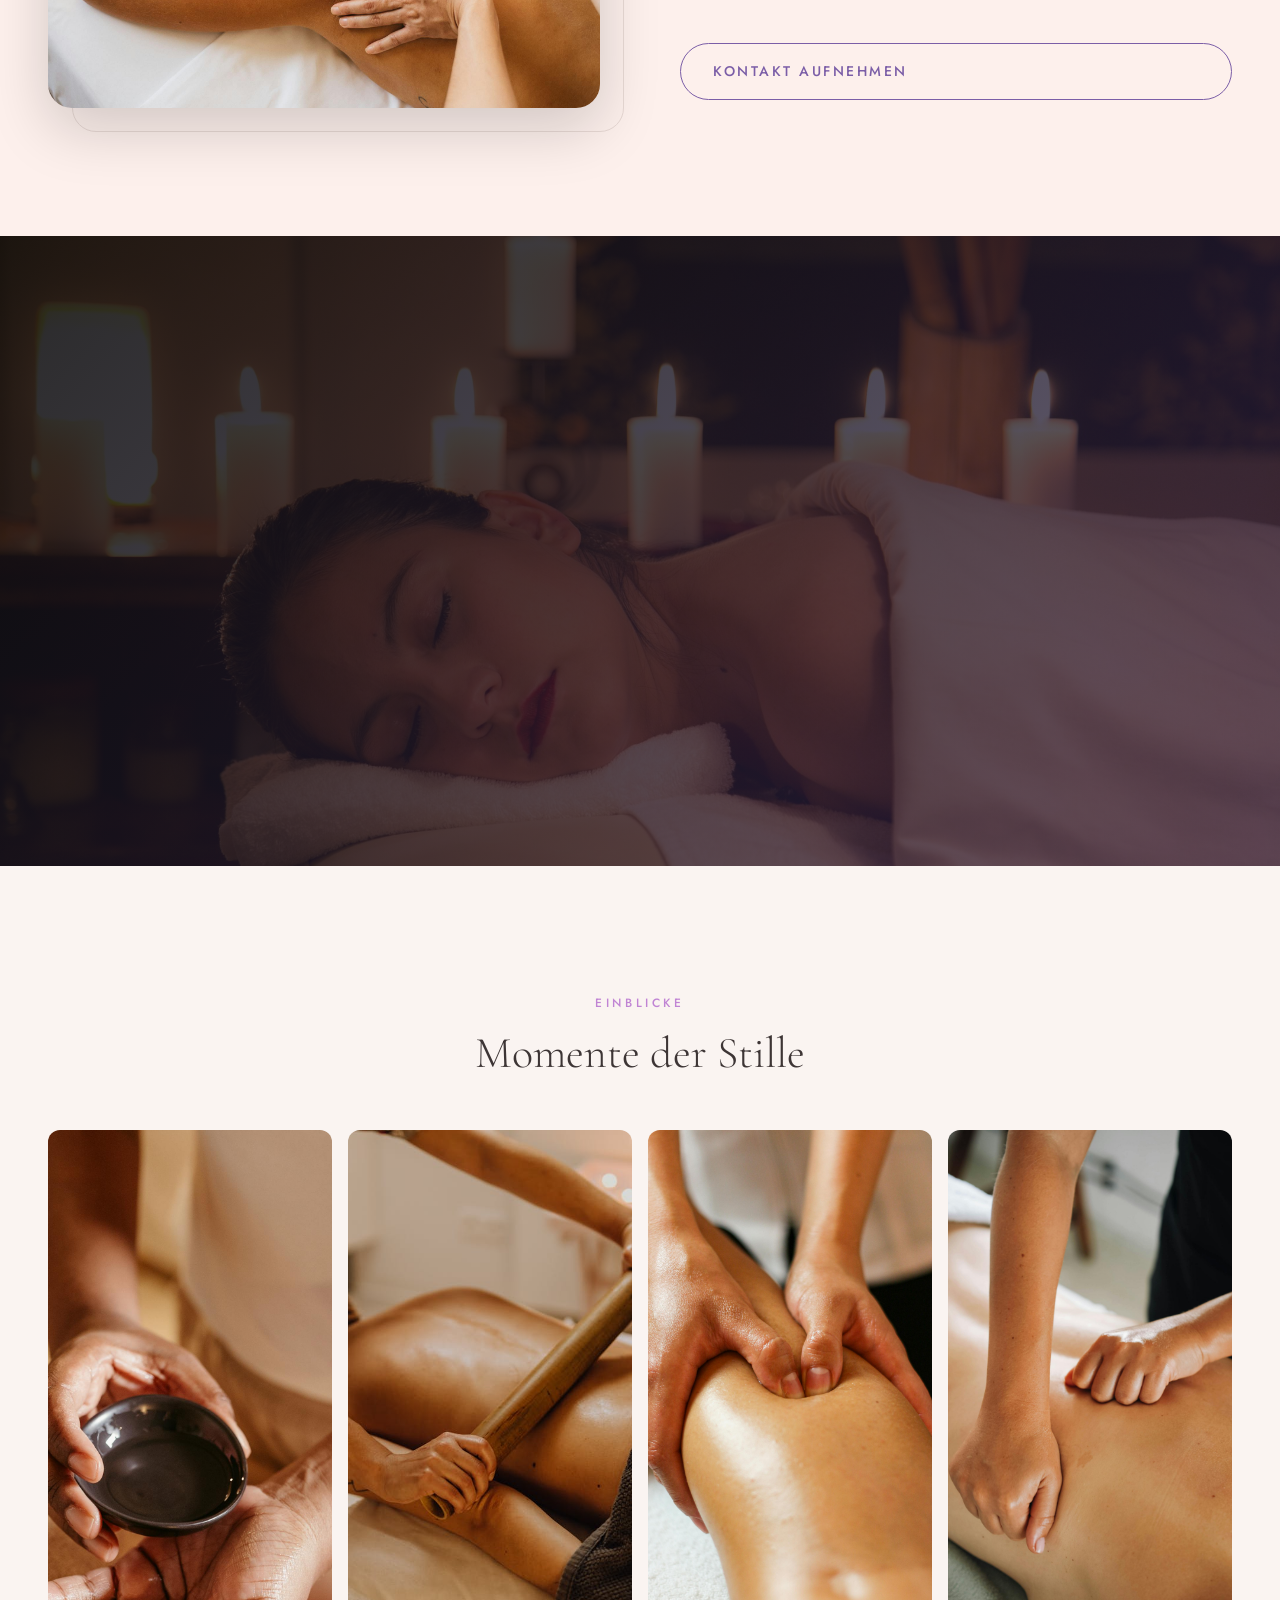
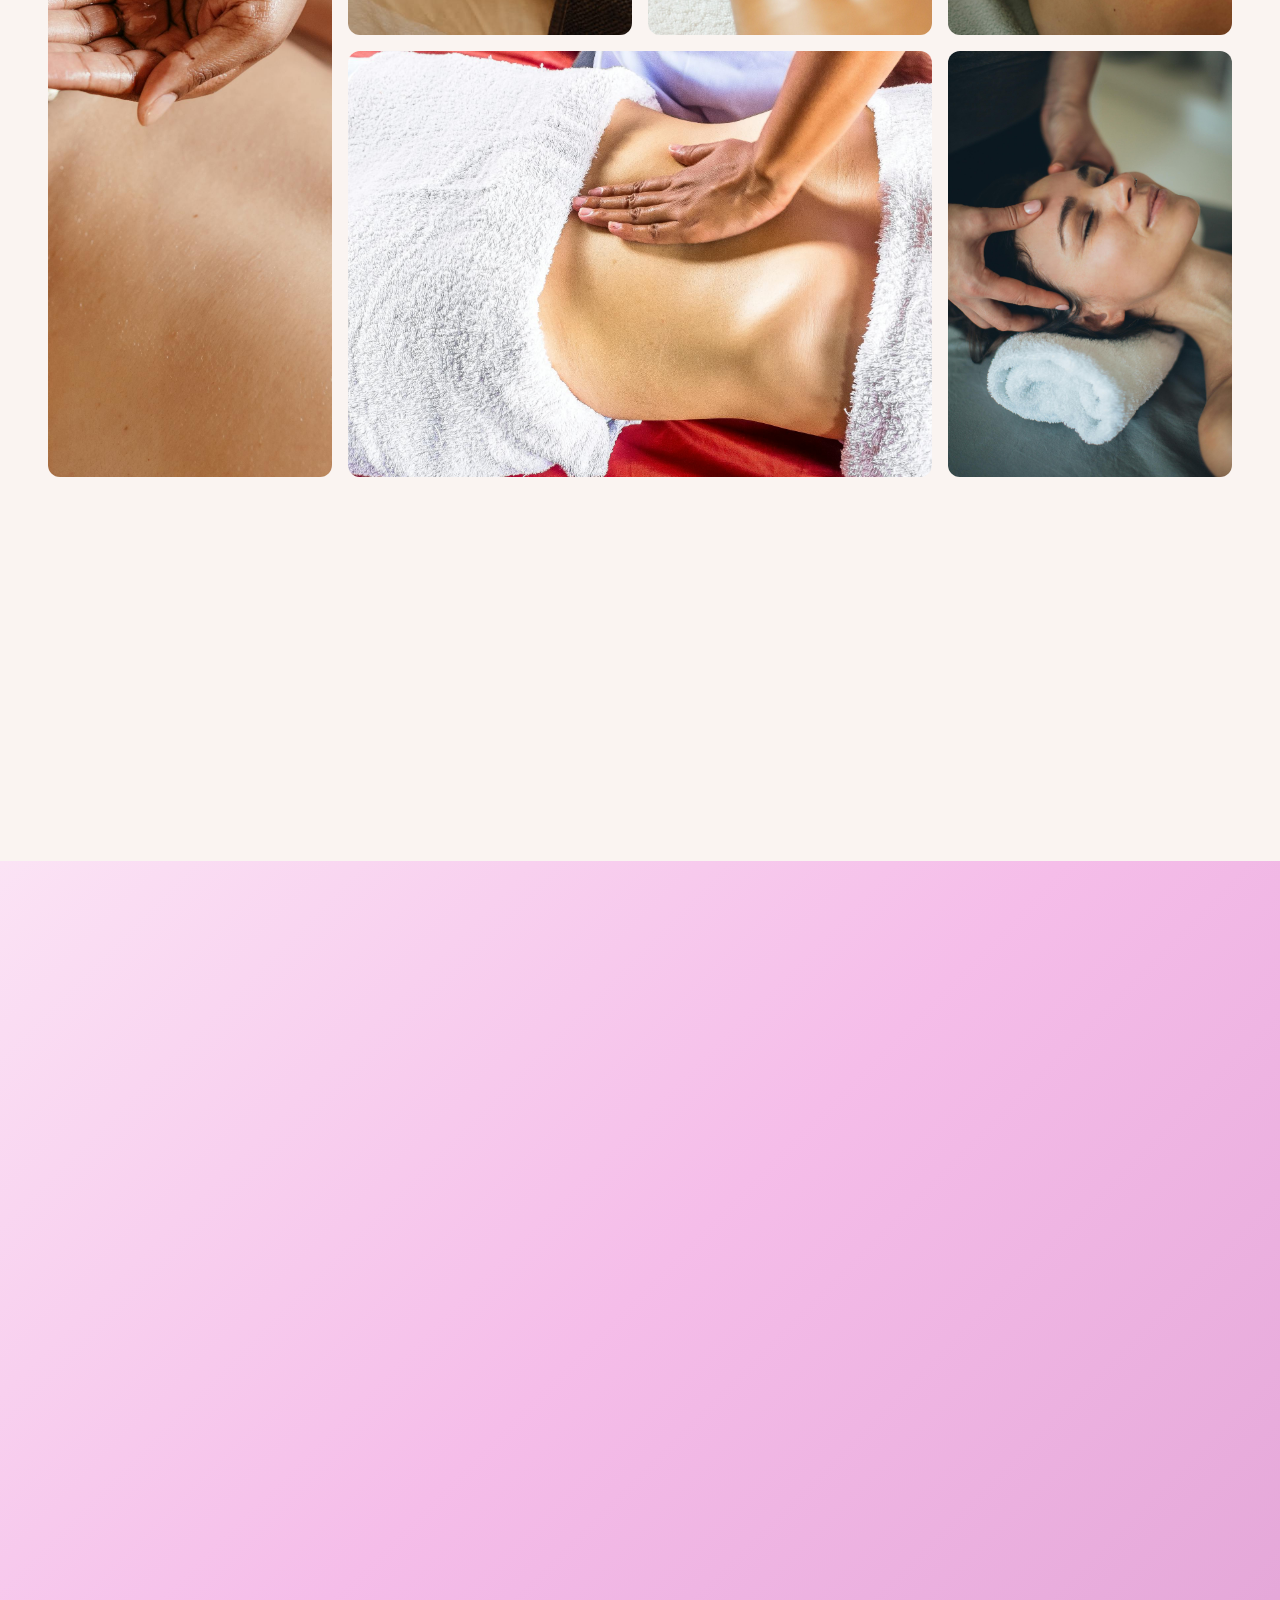
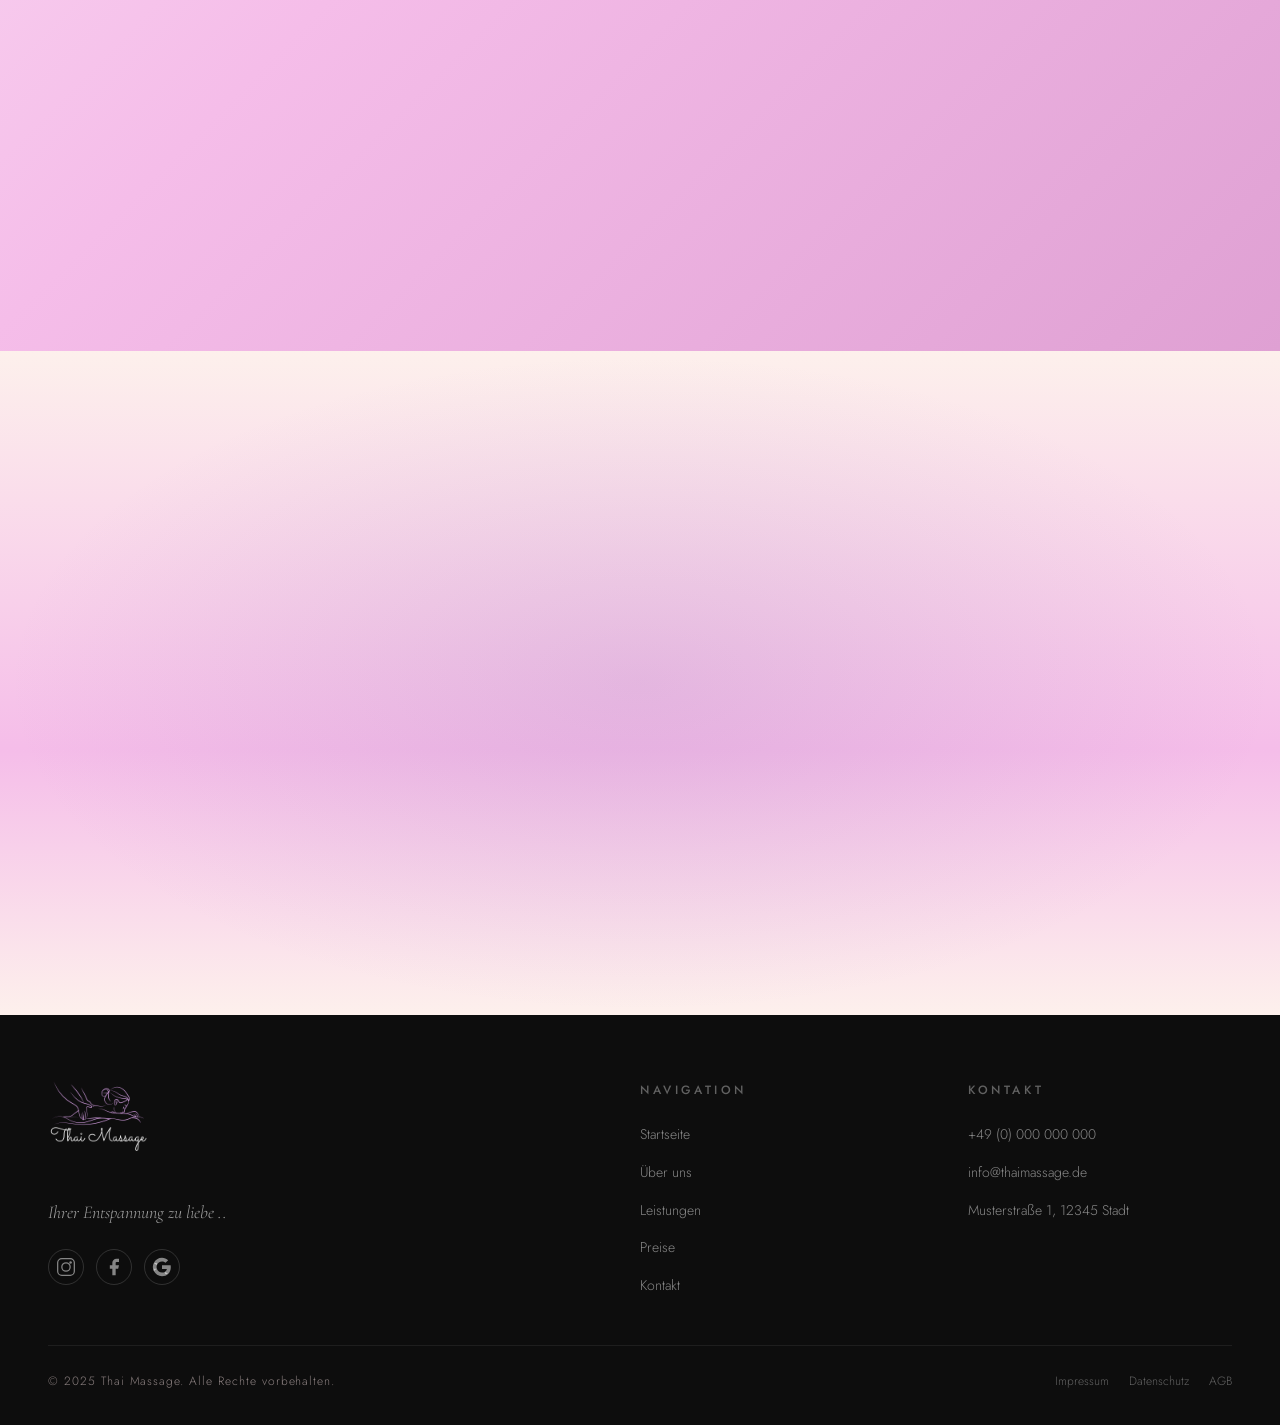
==== commit 4ae2cfb2: "update commit" ====
--- a/index.html
+++ b/index.html
@@ -156,7 +156,7 @@
         <button class="lang-toggle__btn" data-lang="en">🇬🇧 EN</button>
       </div>
       <a
-        href="kontakt.html"
+        href="booking.html"
         class="mobile-menu__cta"
         data-de="Termin buchen"
         data-en="Book Now"
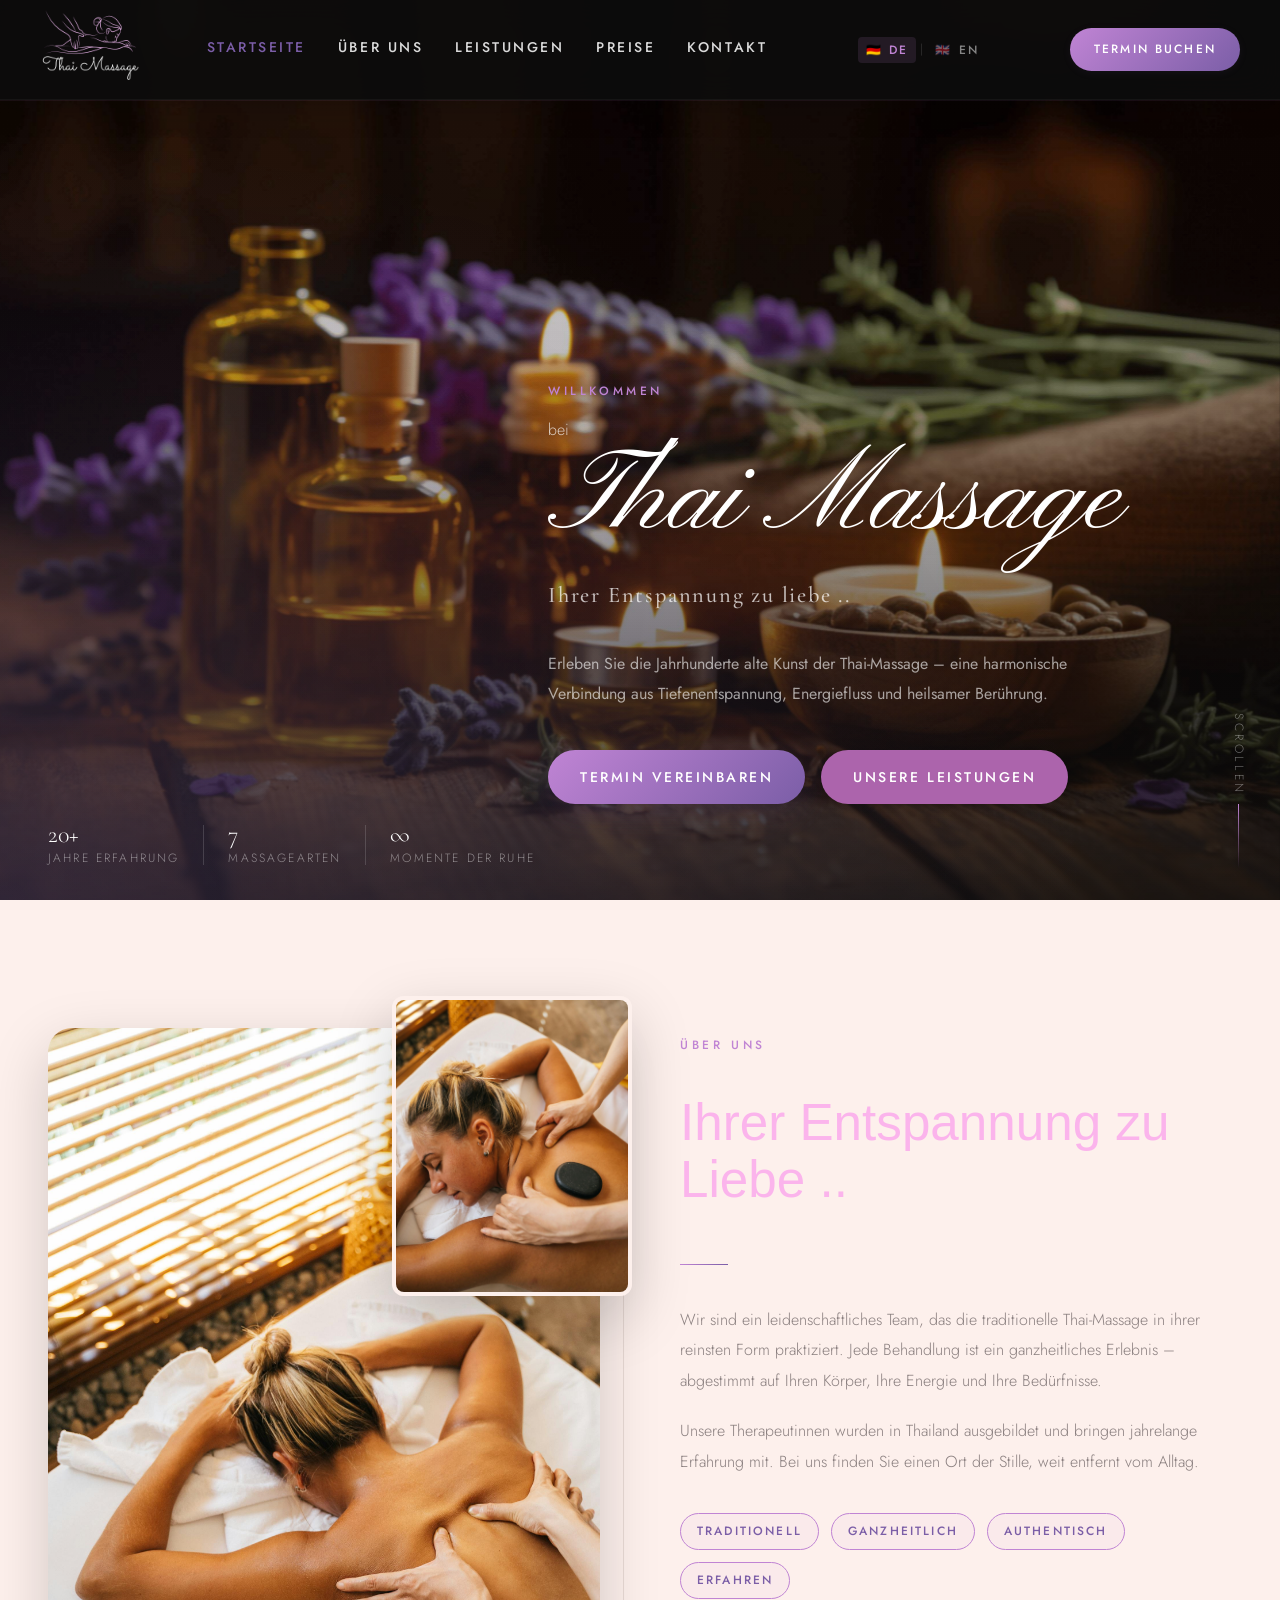
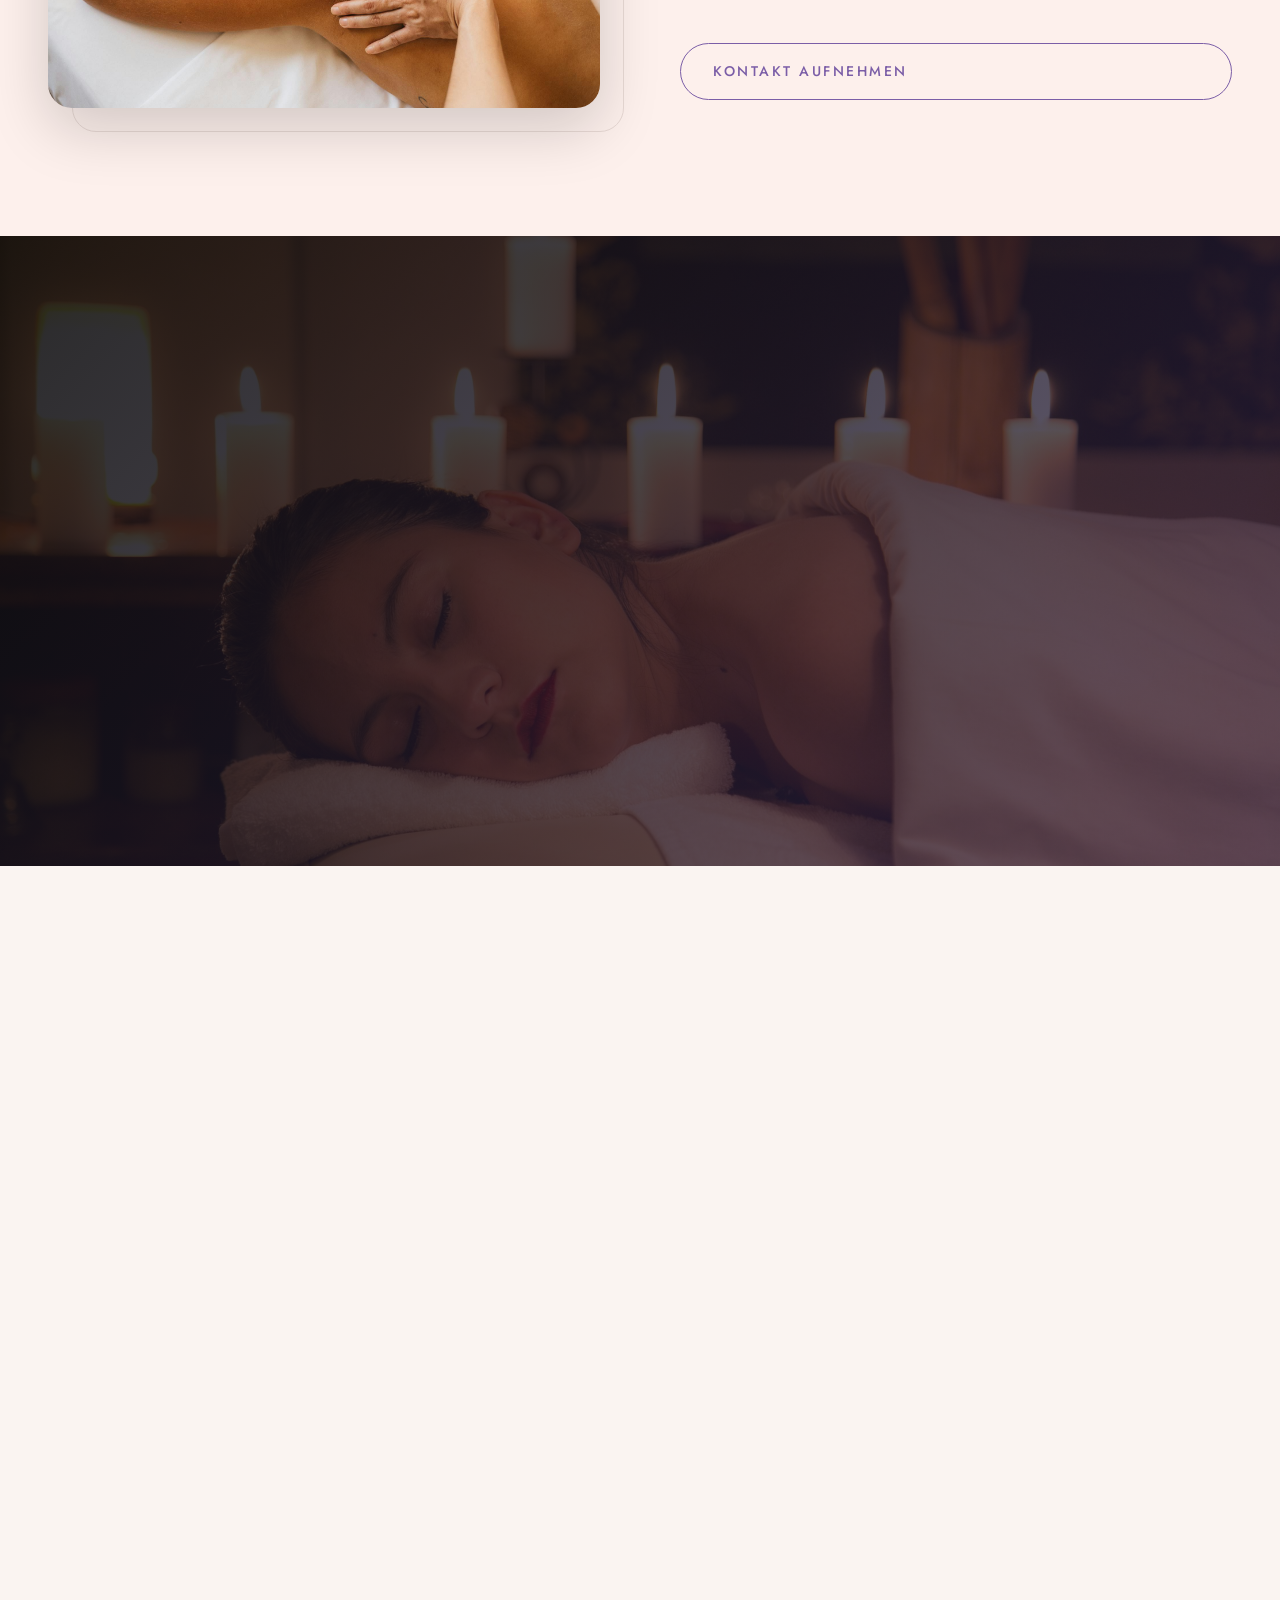
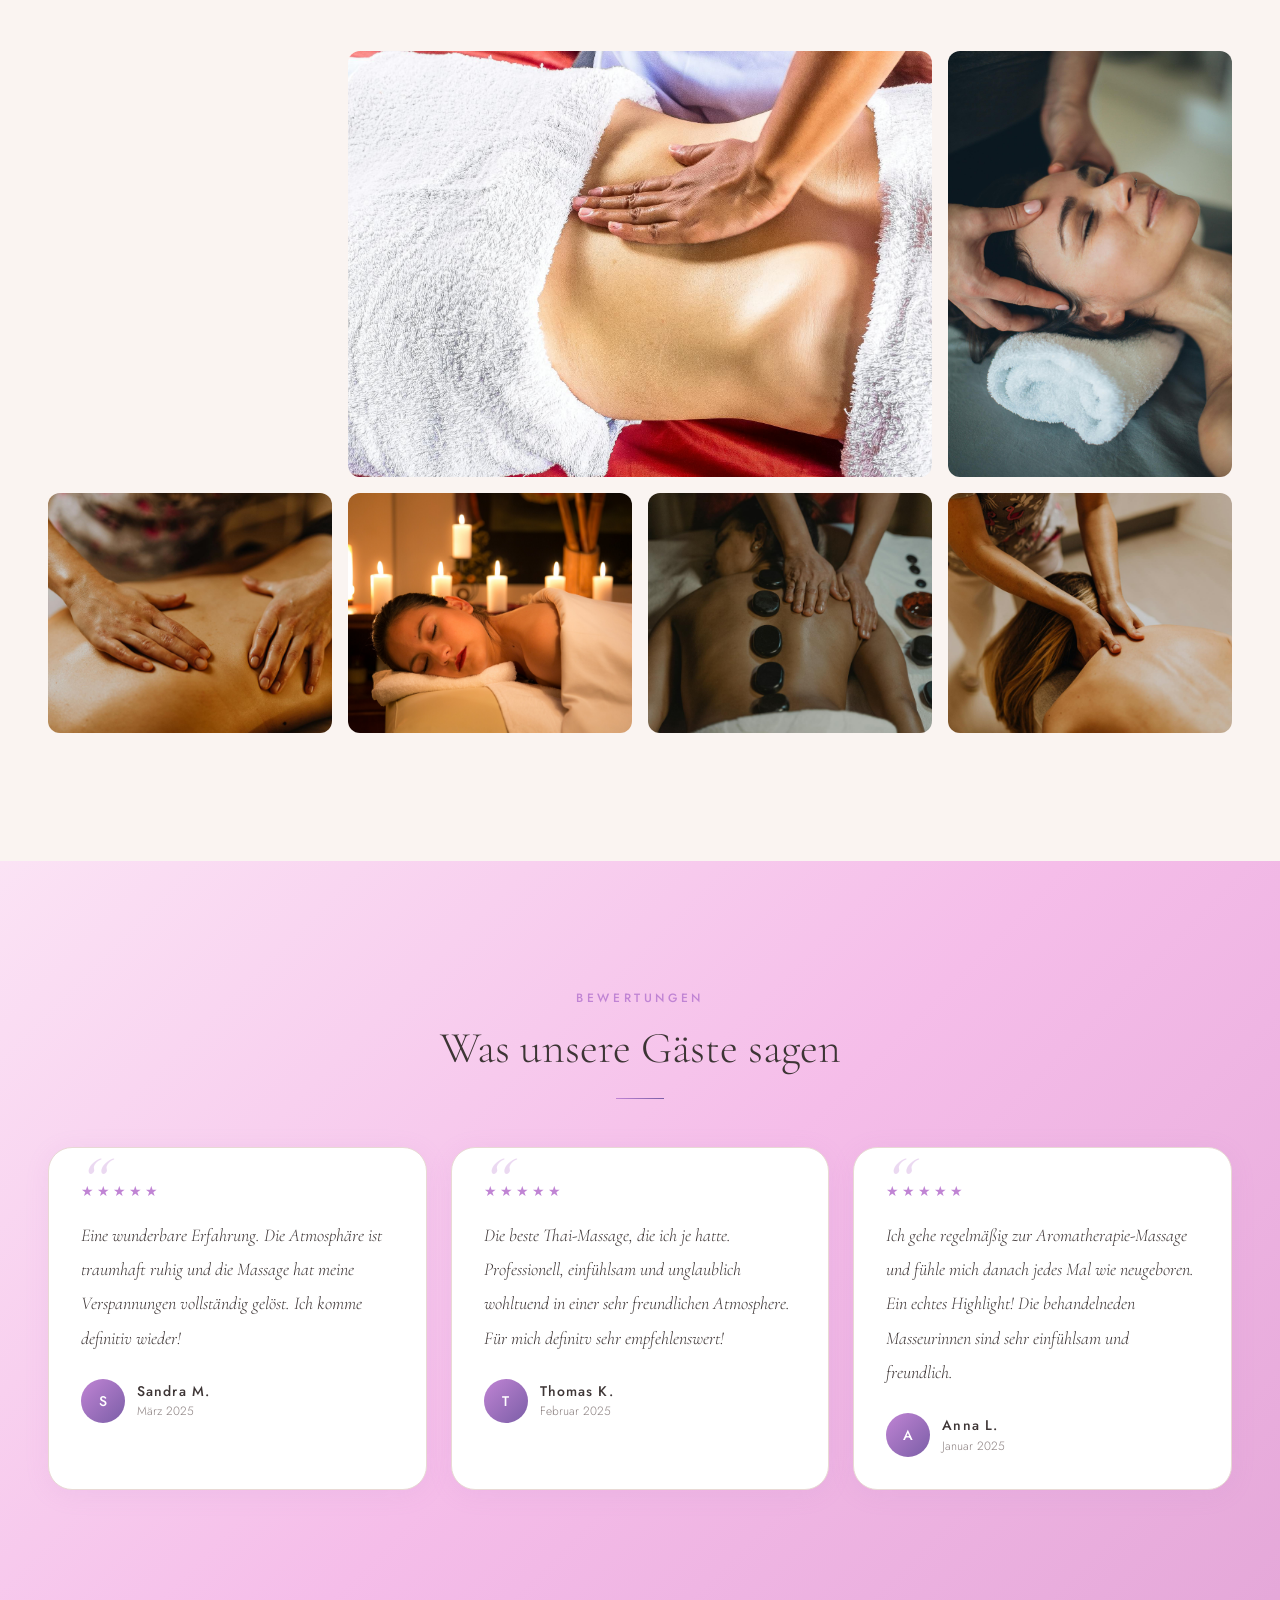
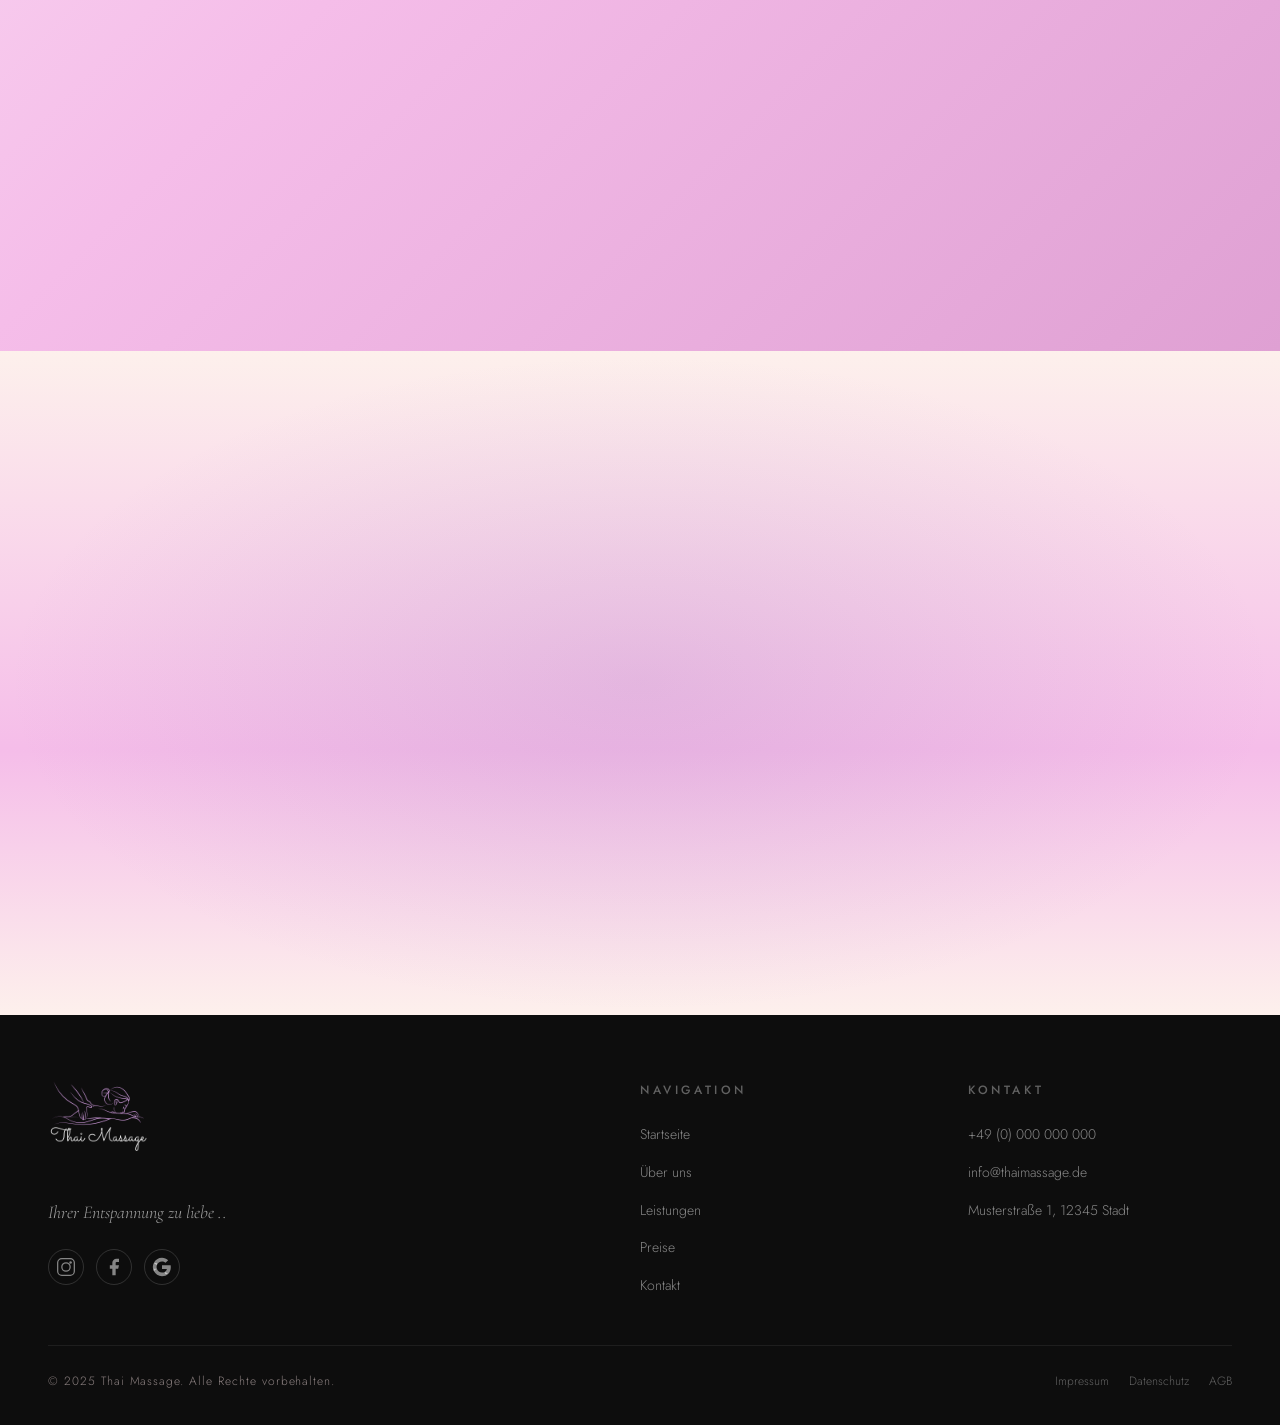
==== commit 65310e63: "update commit" ====
--- a/index.html
+++ b/index.html
@@ -24,6 +24,7 @@
     <link rel="icon" type="image/svg+xml" href="favicon.svg" />
     <link rel="shortcut icon" href="favicon.ico" />
     <link rel="apple-touch-icon" sizes="180x180" href="apple-touch-icon.png" />
+    <meta name="apple-mobile-web-app-title" content="Thai-Massage Salon" />
     <link rel="manifest" href="site.webmanifest" />
 
     <!-- CSS -->
